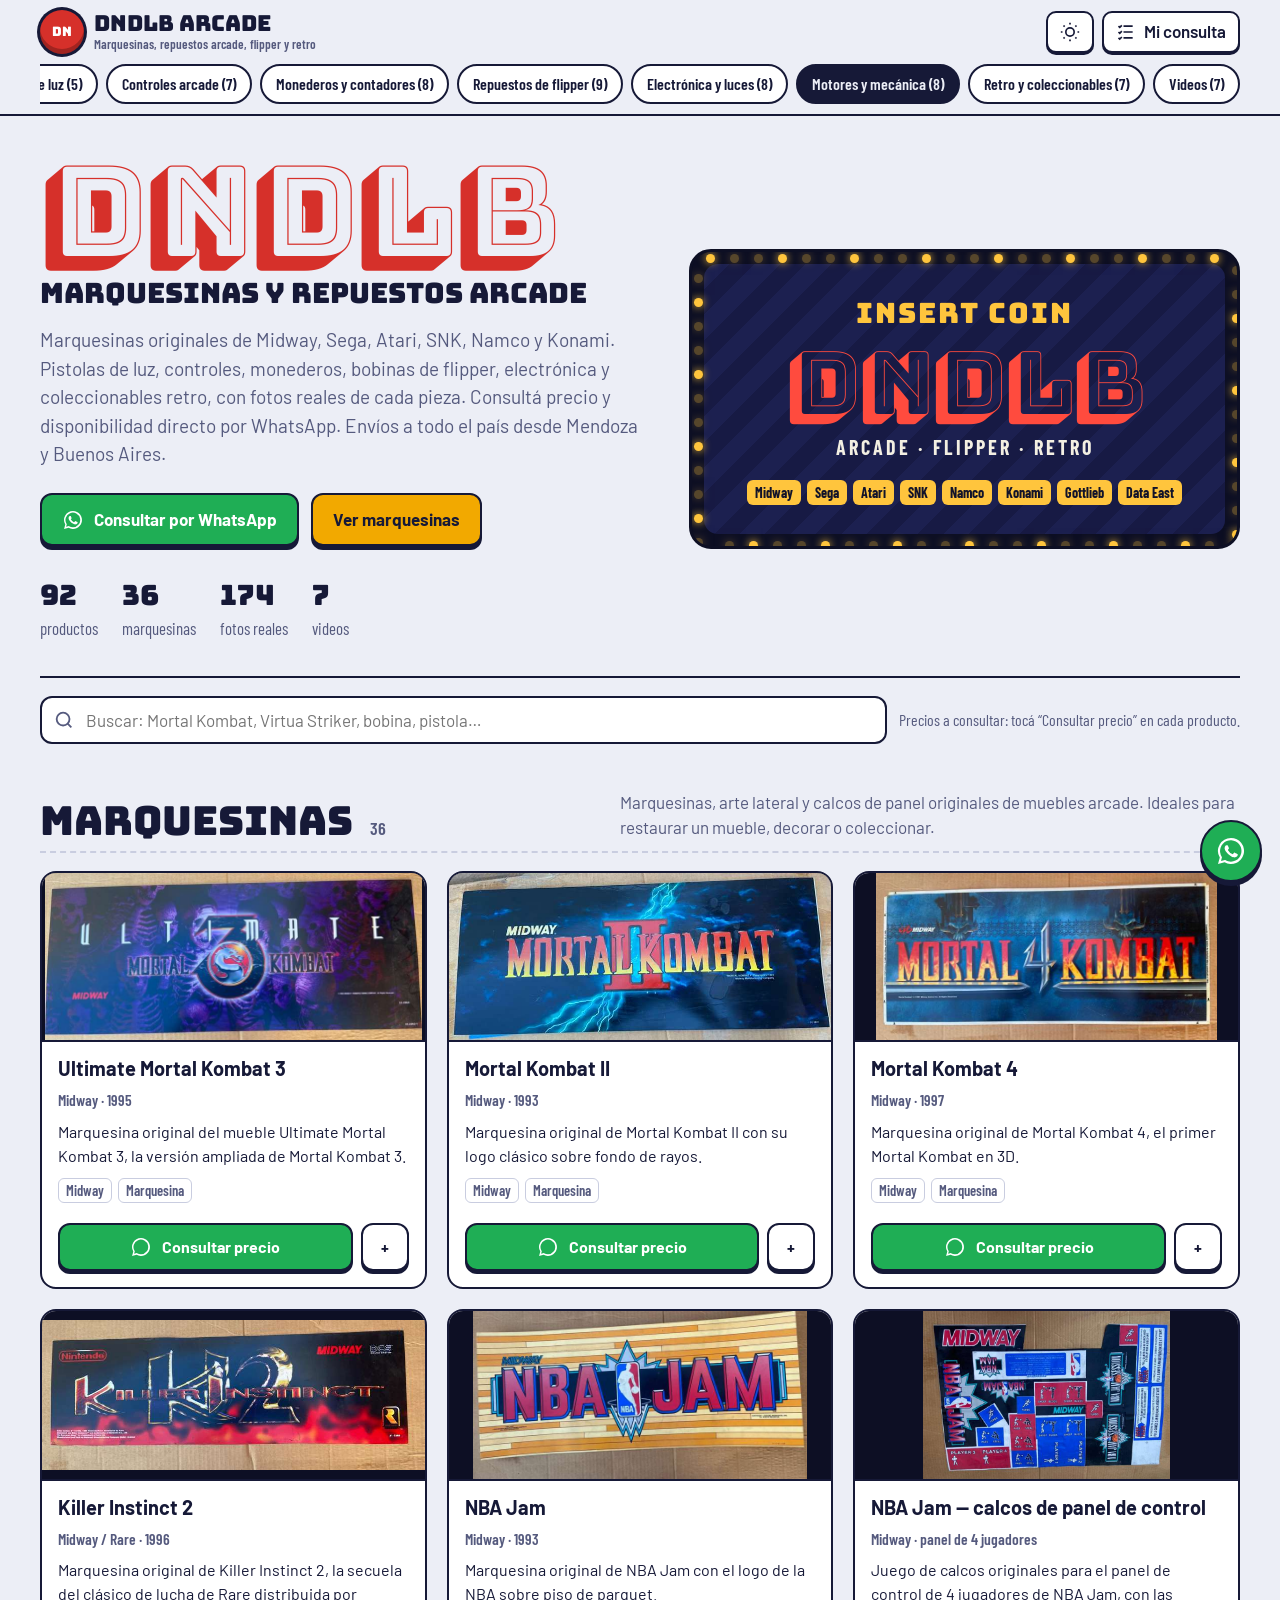
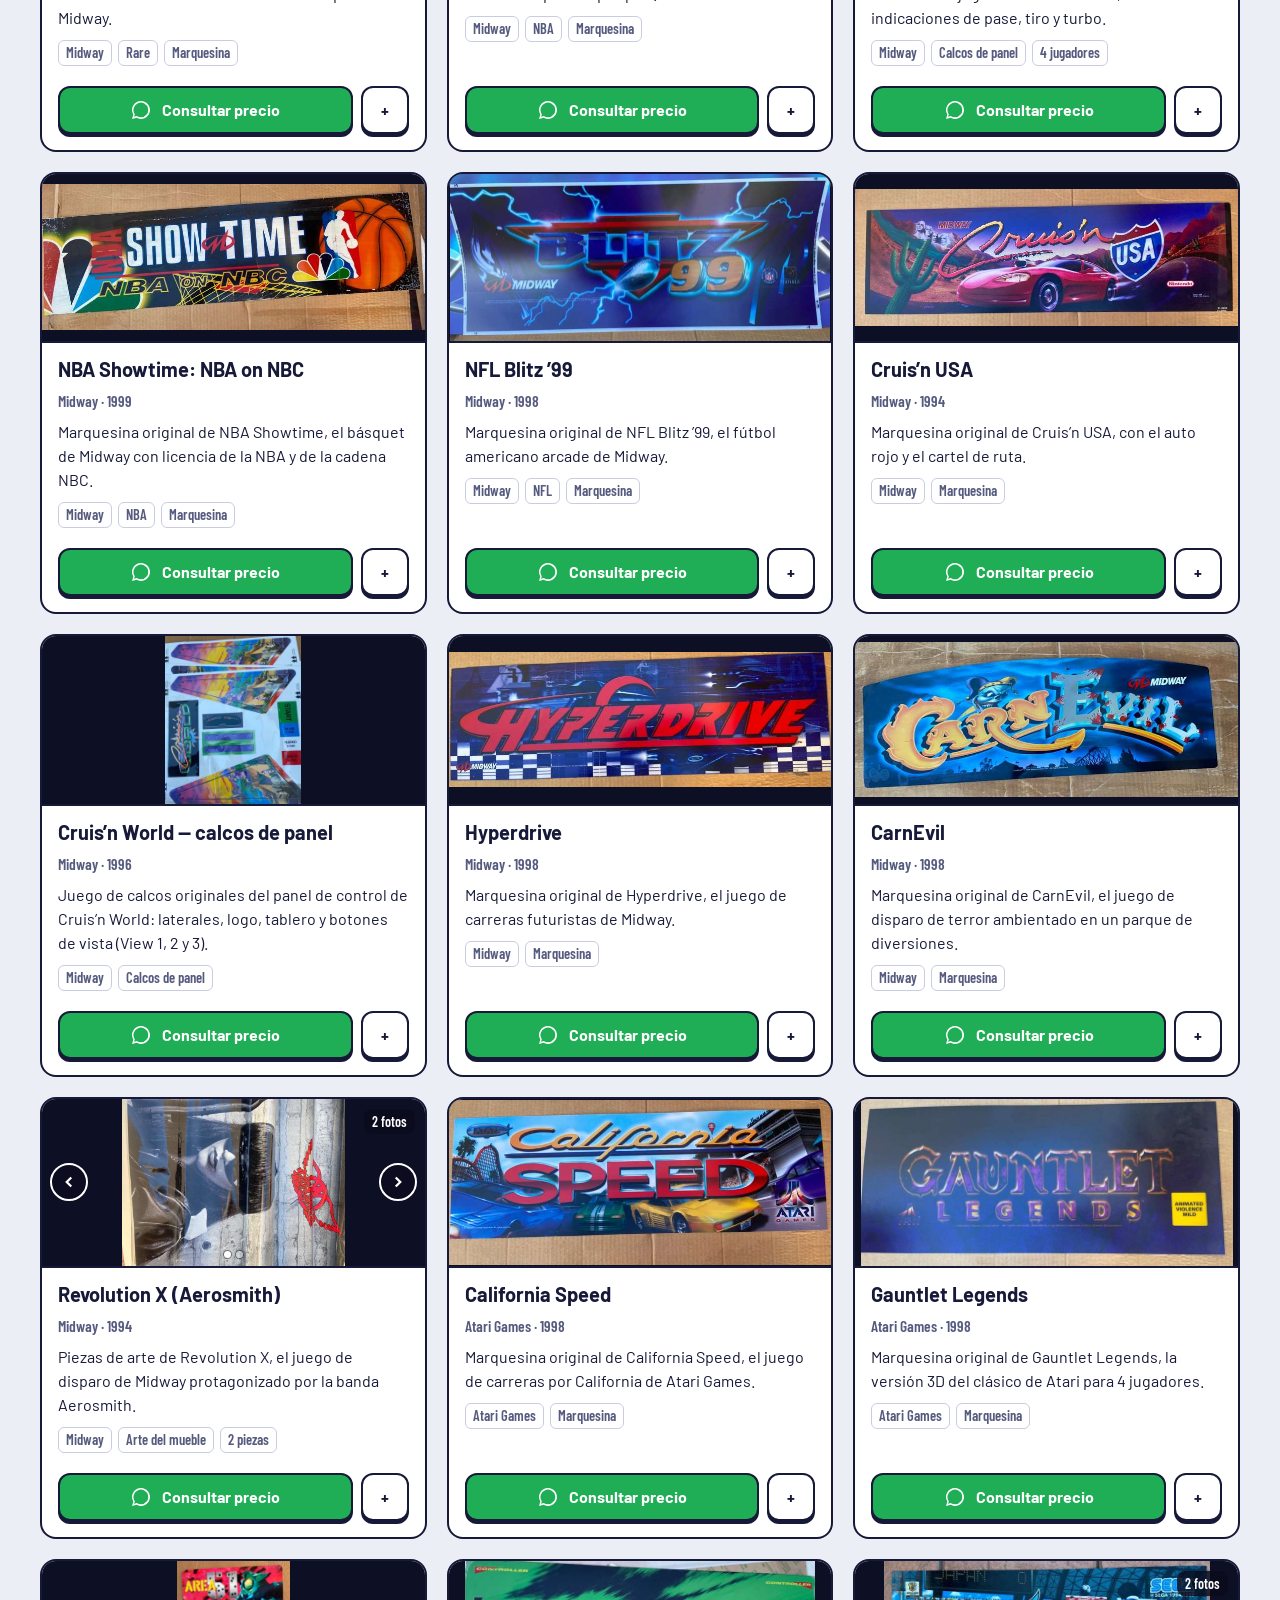
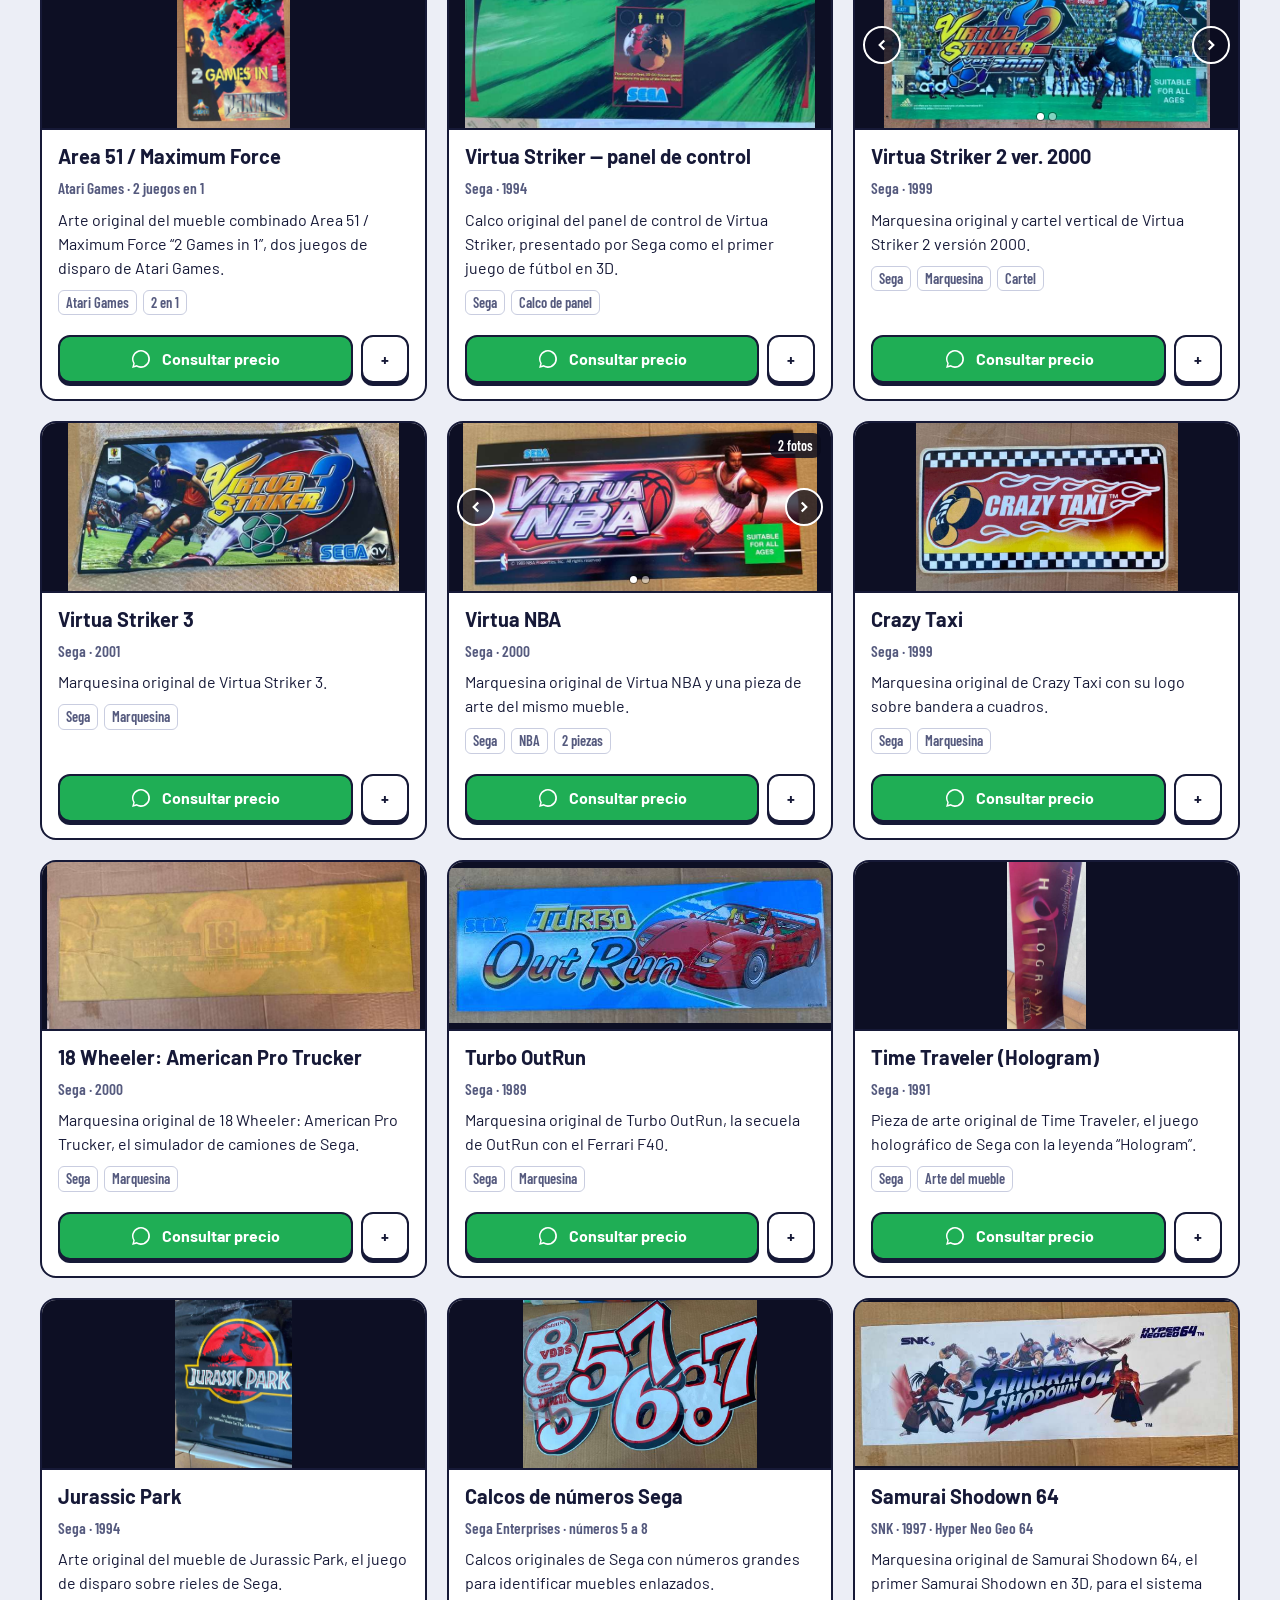
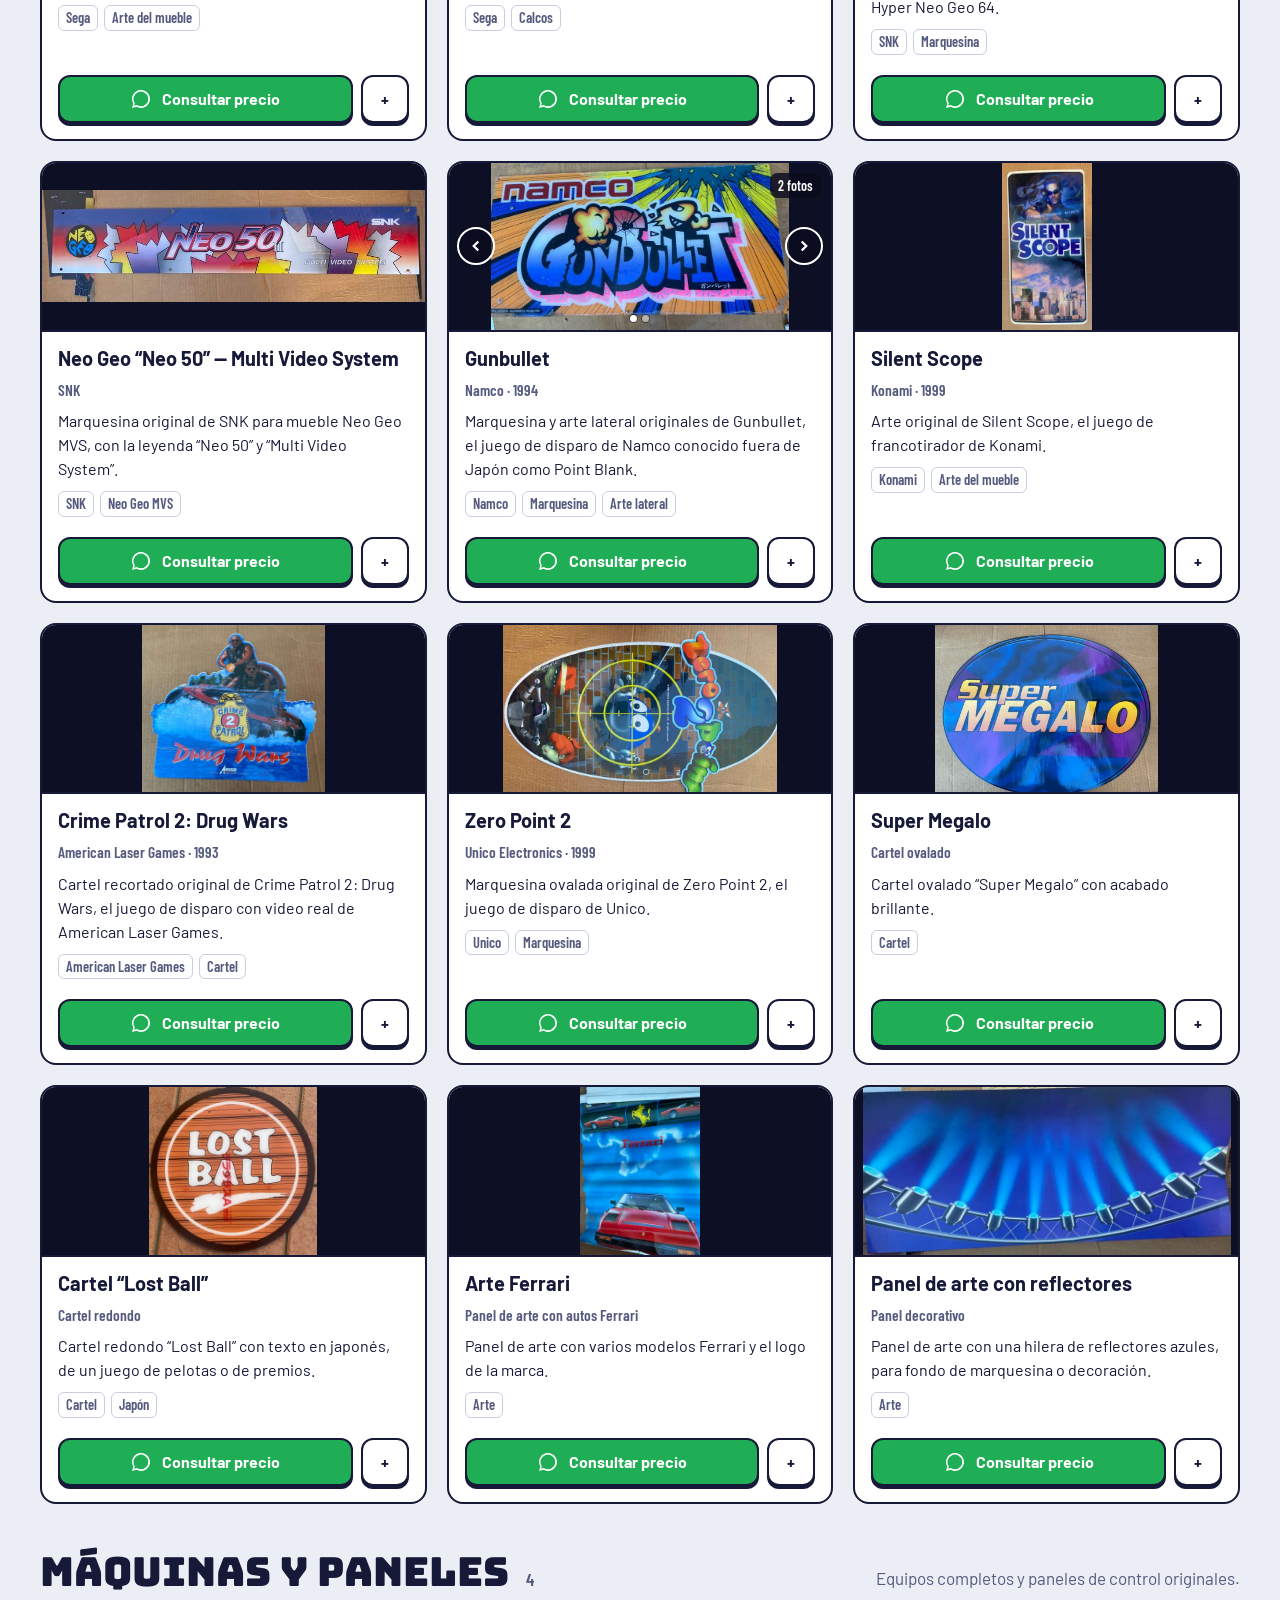
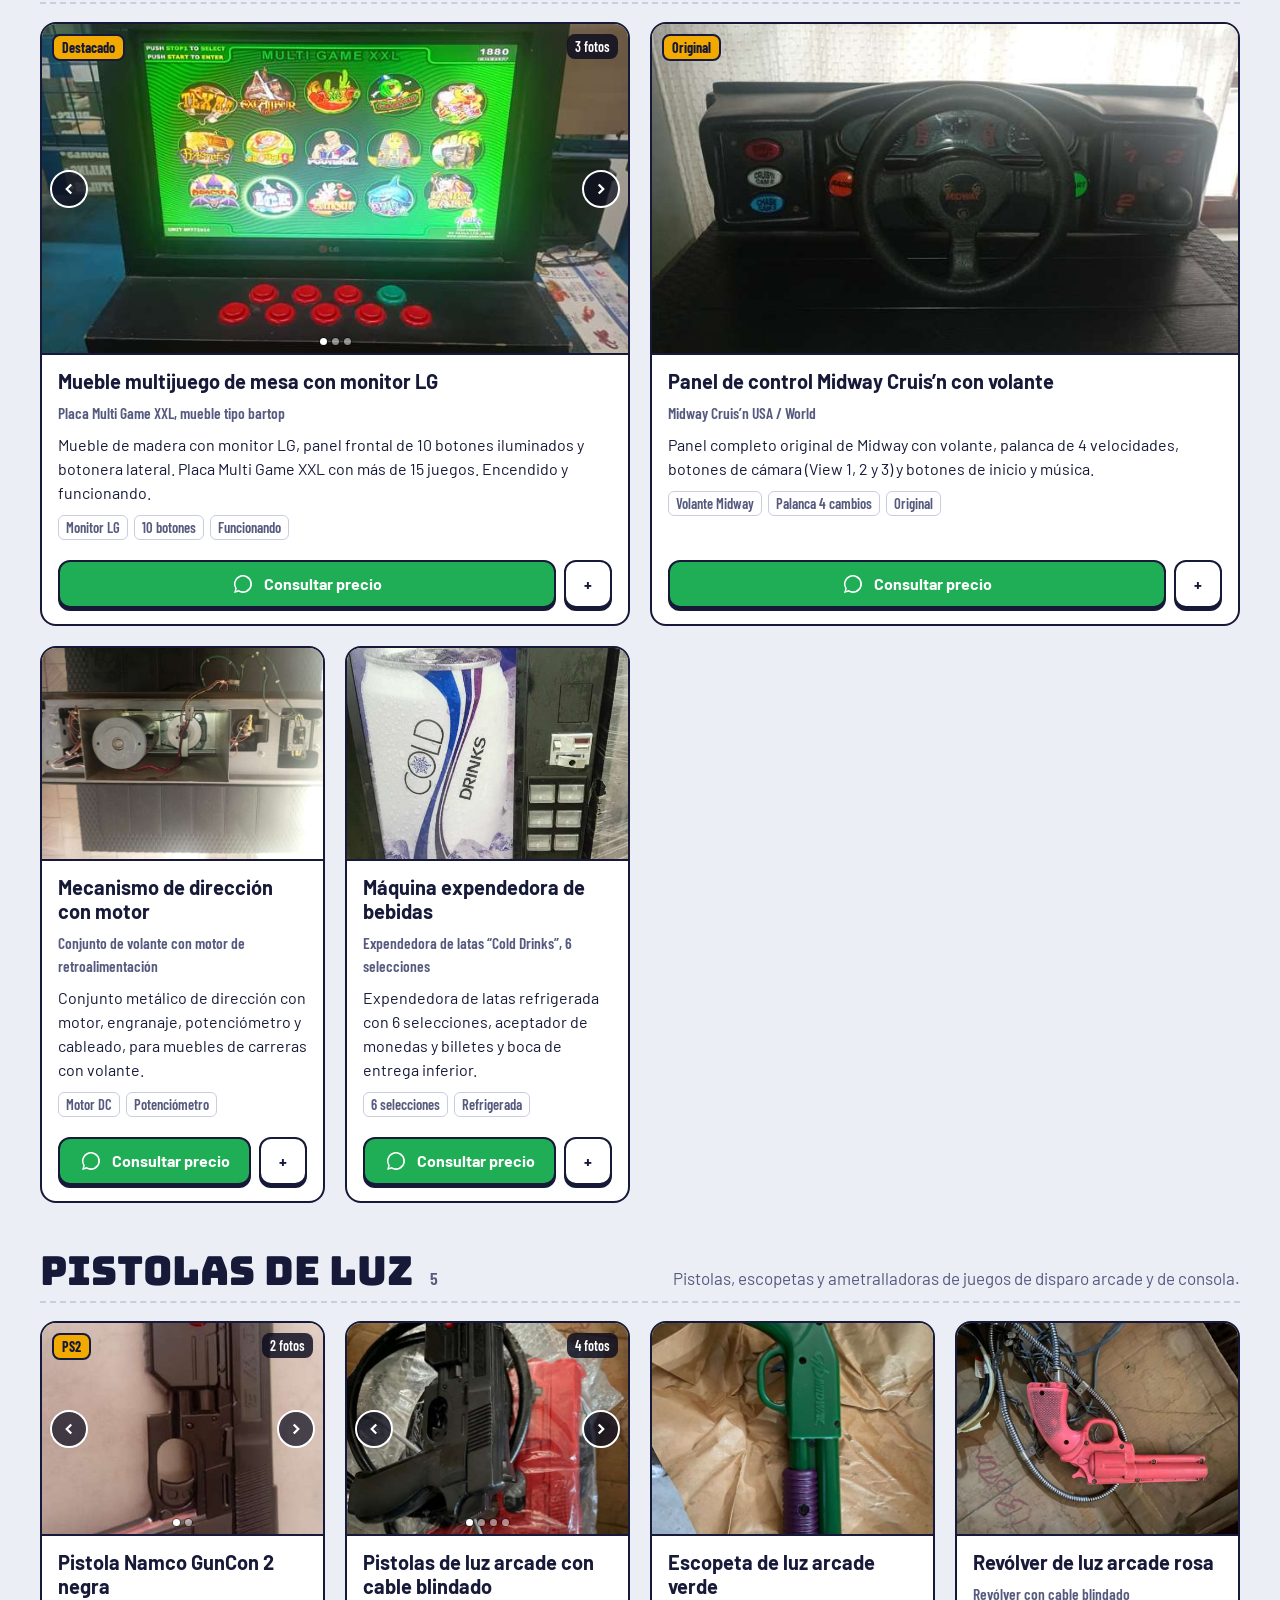
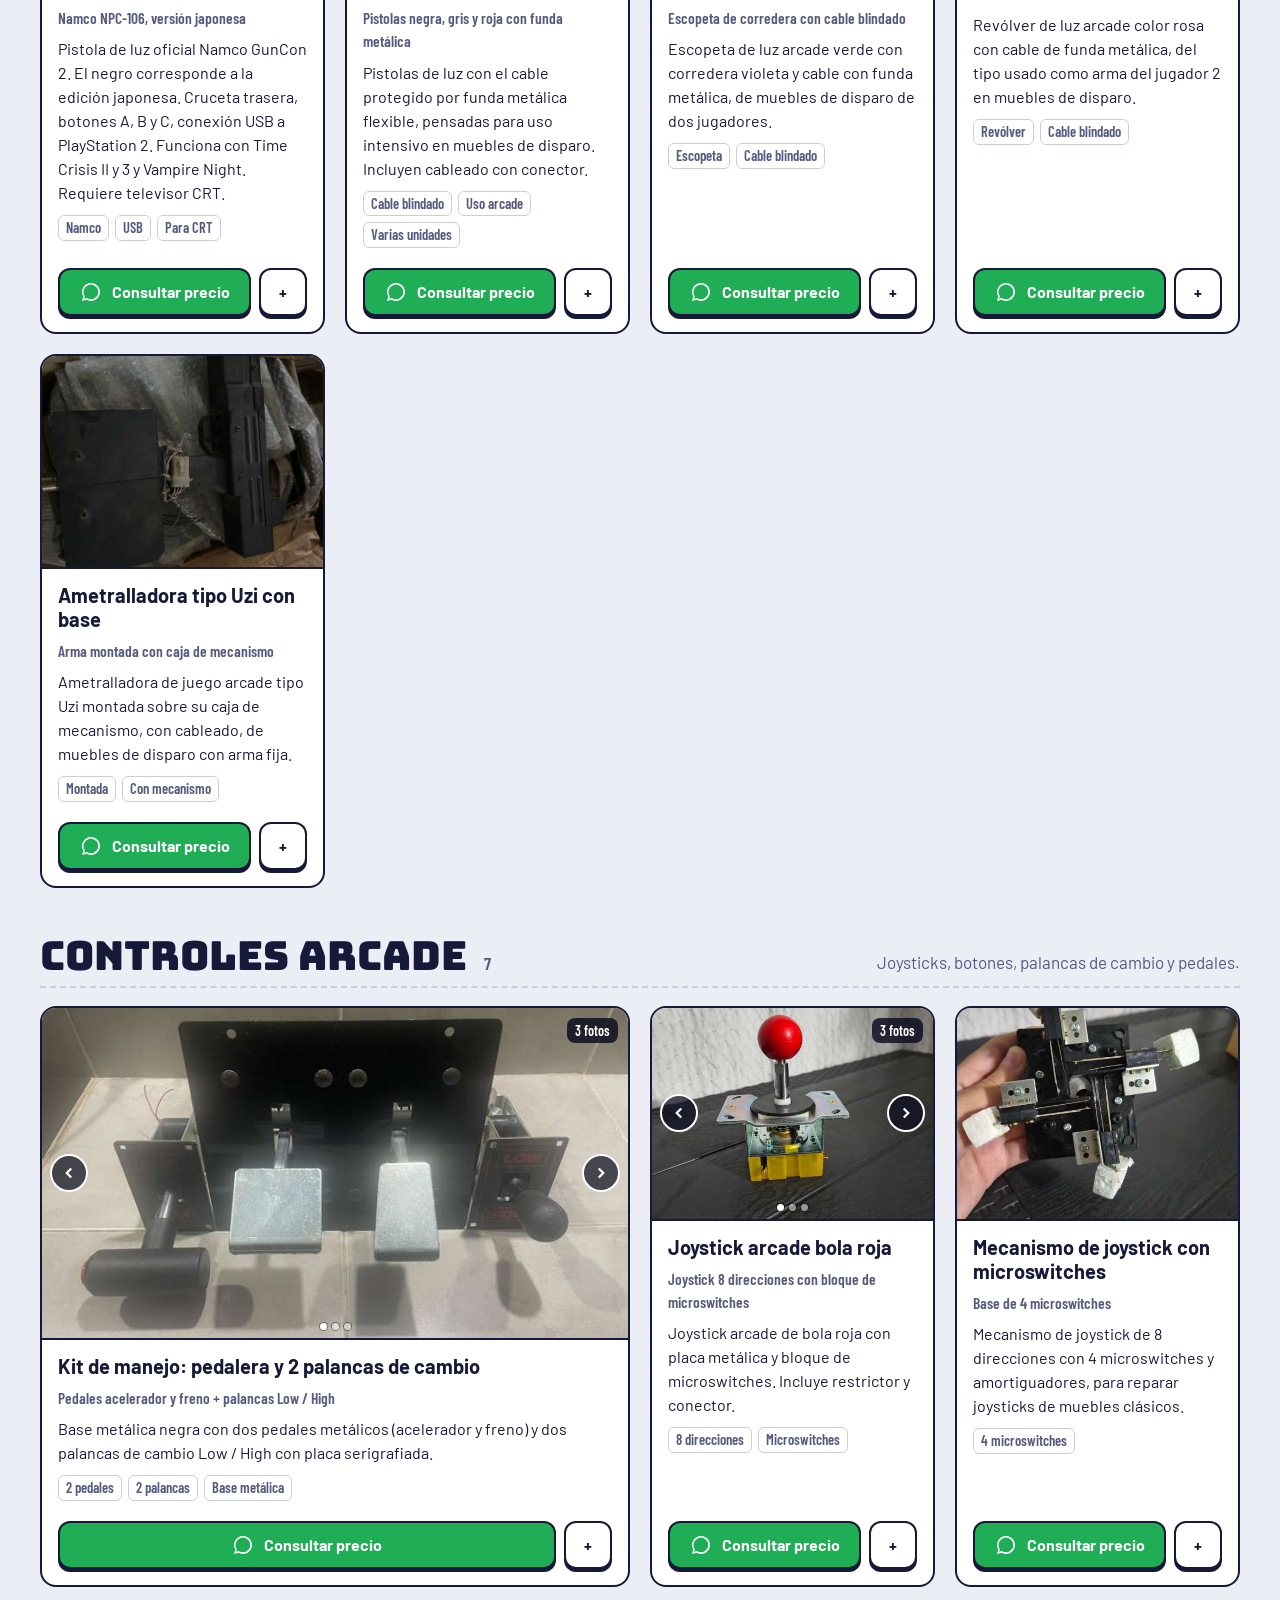
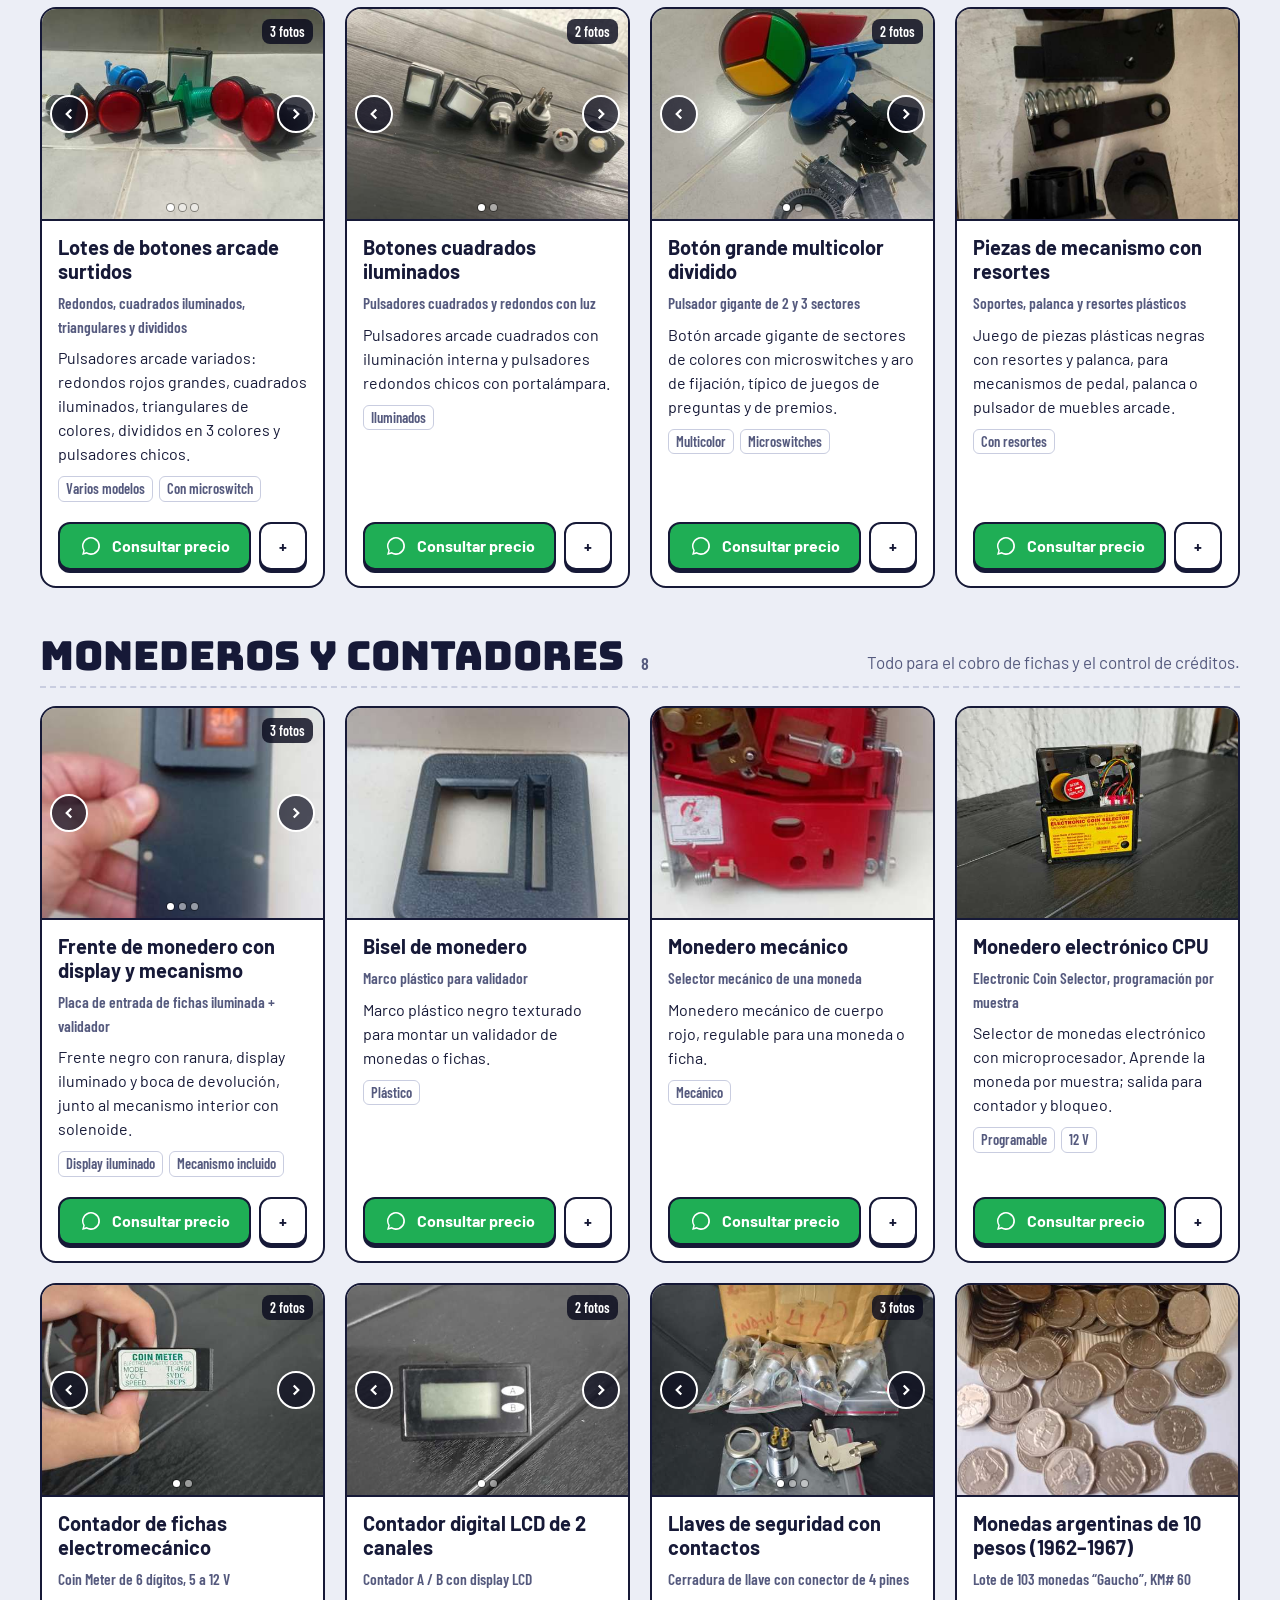
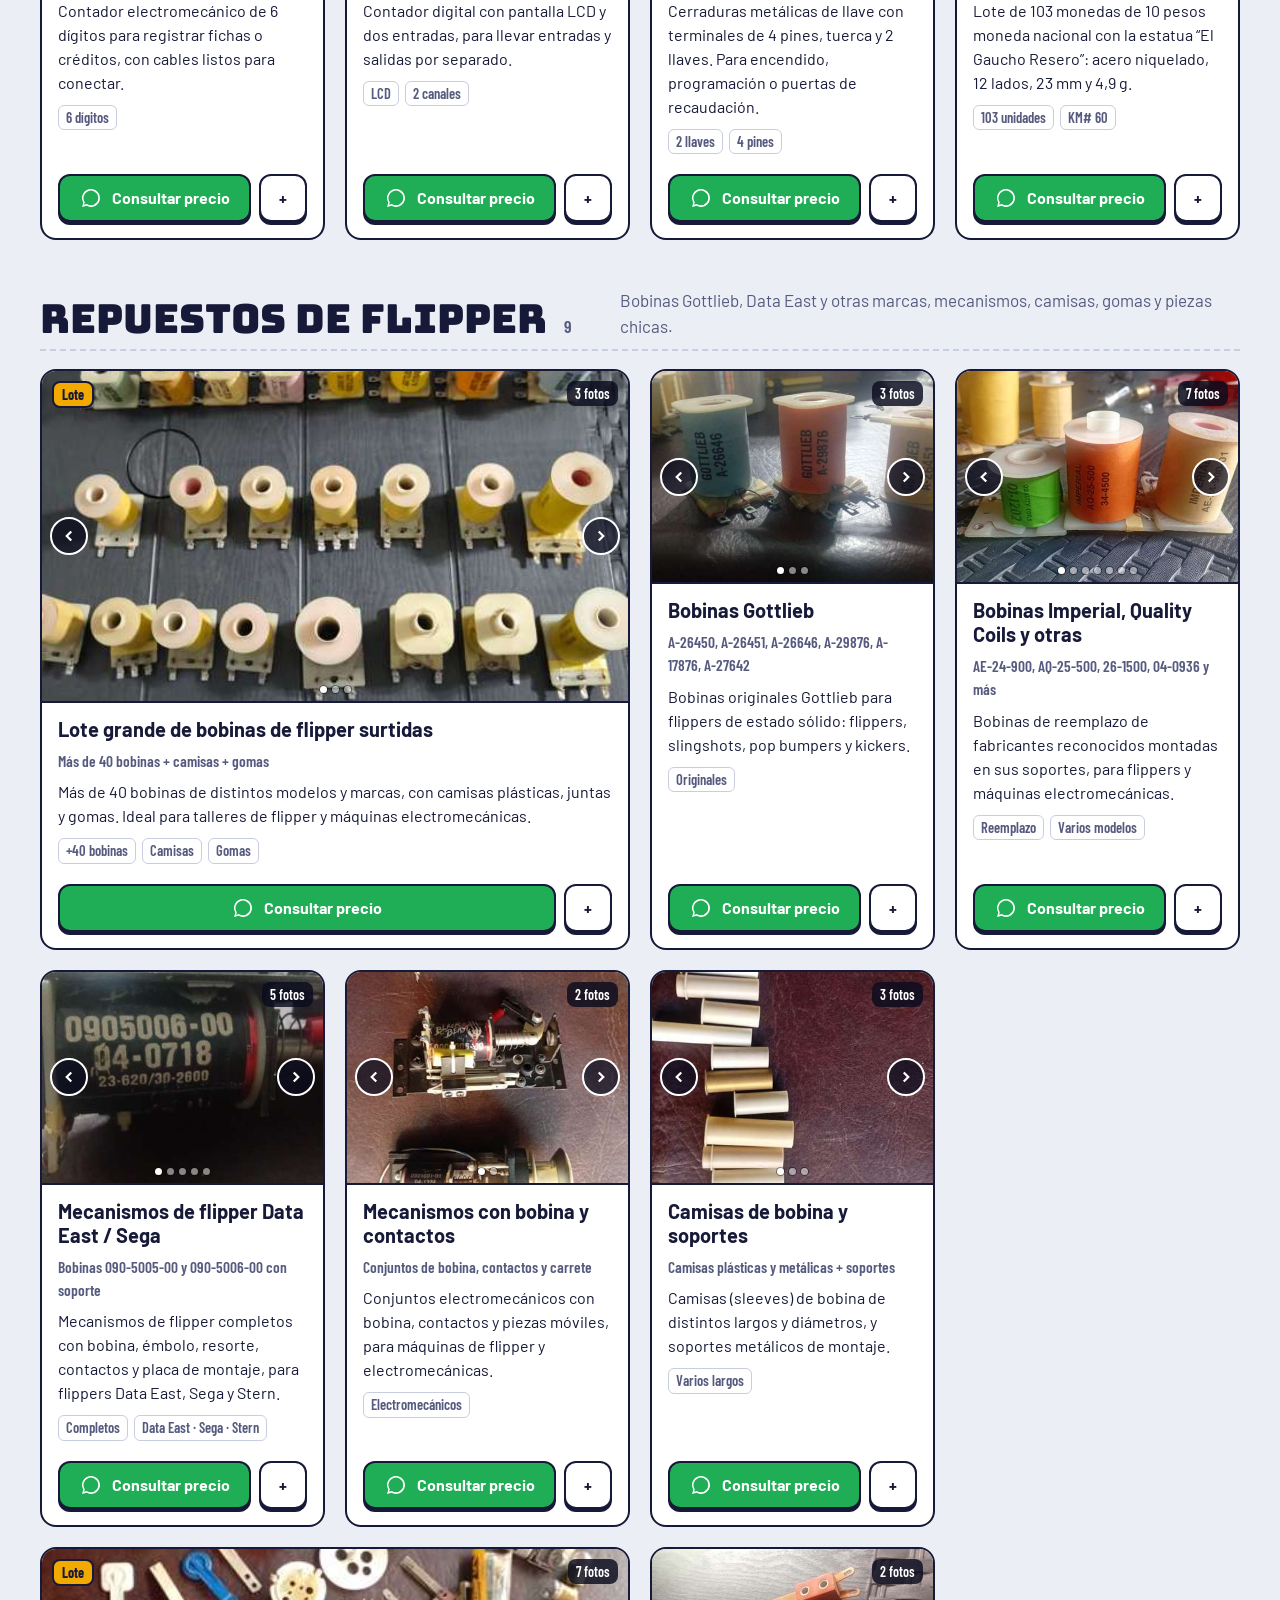
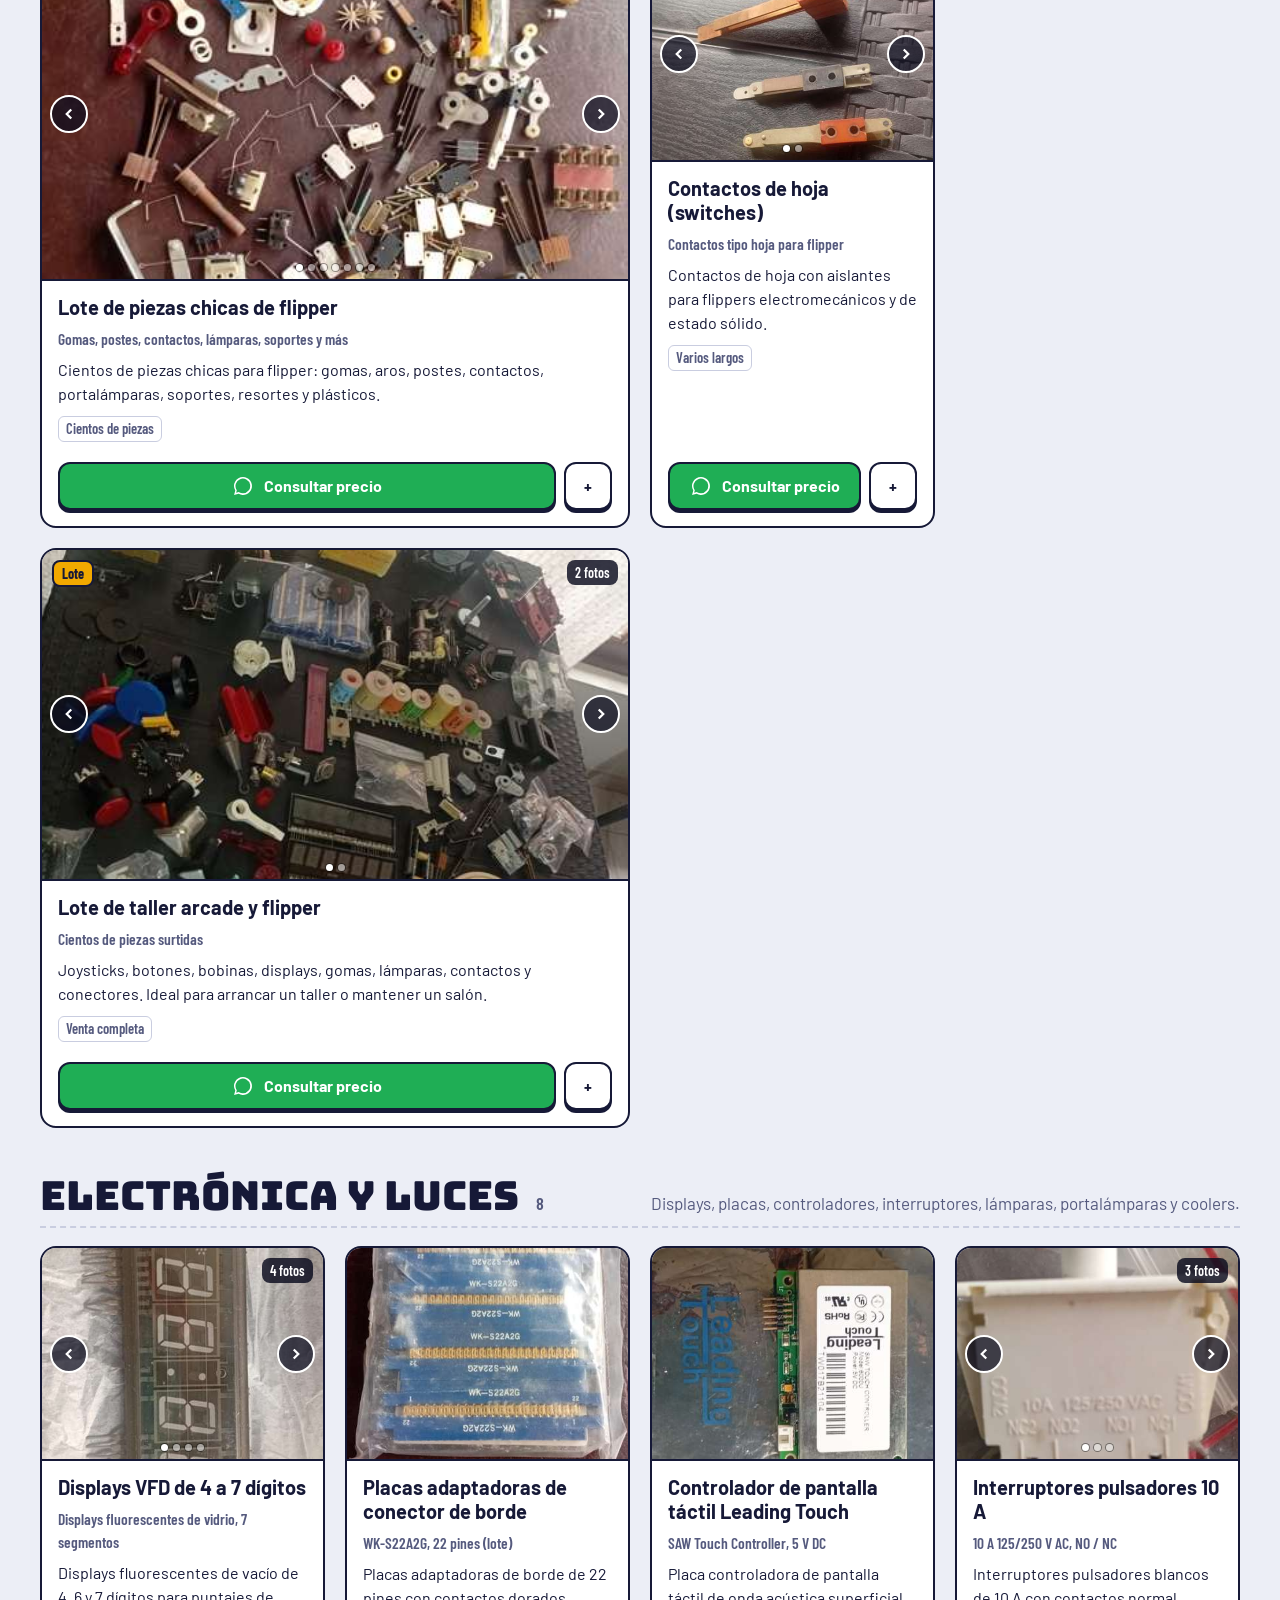
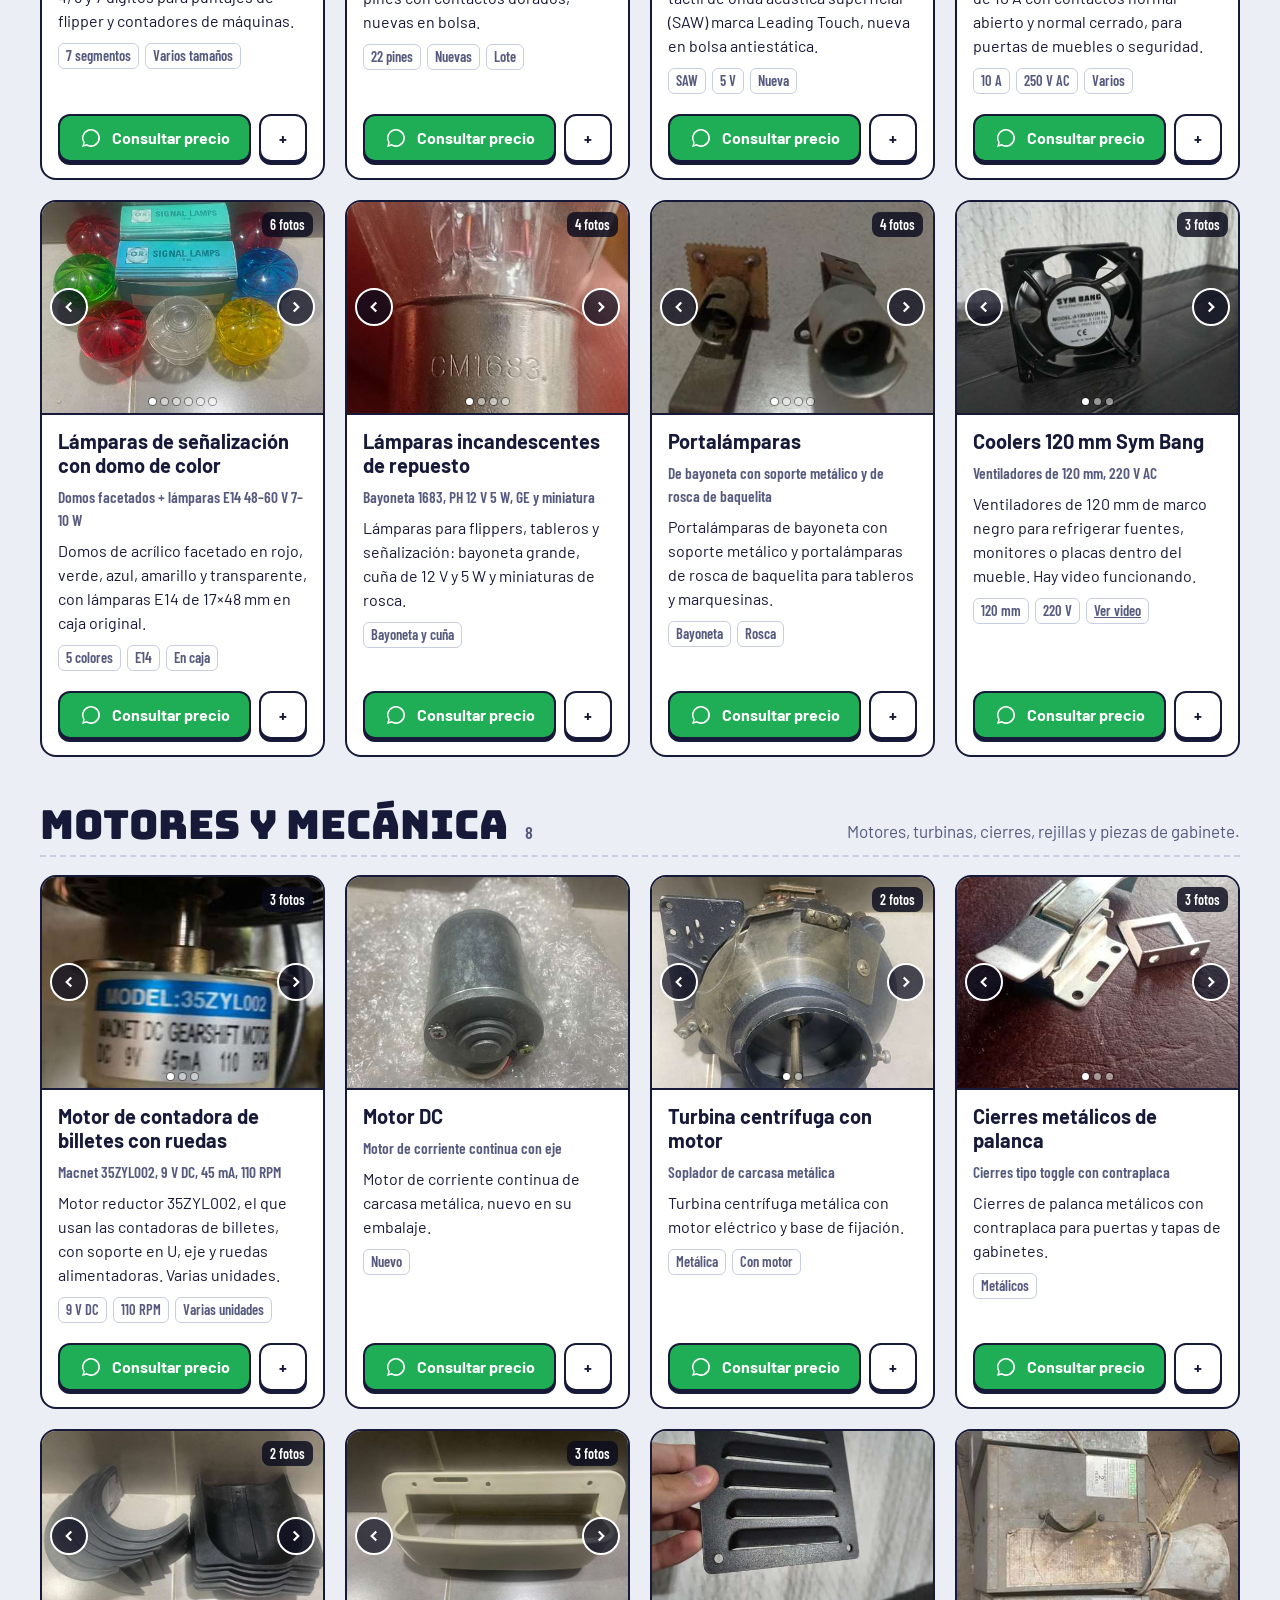
==== index.html @ 05c1acf3 "Catalogo DNDLB Arcade Co-Authored-By: Claude Sonnet 5.5 <noreply@anthropic.com>" ====
<!DOCTYPE html>
<html lang="es-AR">
<head>
<meta charset="utf-8">
<meta name="viewport" content="width=device-width, initial-scale=1, viewport-fit=cover">
<title>DNDLB Arcade — Marquesinas, repuestos arcade, flipper y retro</title>
<meta name="description" content="DNDLB Arcade: marquesinas originales Midway, Sega, Atari, SNK, Namco y Konami; pistolas de luz, controles, monederos, bobinas de flipper y coleccionables retro. Consultas por WhatsApp.">
<link rel="preconnect" href="https://fonts.googleapis.com">
<link rel="preconnect" href="https://fonts.gstatic.com" crossorigin>
<link href="https://fonts.googleapis.com/css2?family=Bungee&family=Bungee+Shade&family=Barlow:wght@400;500;600;700&family=Barlow+Condensed:wght@500;600;700&display=swap" rel="stylesheet">
<style>
:root{
  --bg:#eceef6; --bg2:#e1e4f0; --surface:#ffffff; --ink:#161937; --muted:#555a7e;
  --line:#c9cde0; --marquee:#f2a900; --marquee-ink:#161937; --red:#d6302a; --wa:#1fae55; --wa-ink:#fff;
  --display:"Bungee","Arial Black",Impact,sans-serif;
  --shade:"Bungee Shade","Bungee","Arial Black",sans-serif;
  --body:"Barlow","Segoe UI",Roboto,Helvetica,Arial,sans-serif;
  --cond:"Barlow Condensed","Arial Narrow","Barlow",sans-serif;
  color-scheme:light;
  box-sizing:border-box;
  padding-top:env(safe-area-inset-top,0px);
  padding-bottom:env(safe-area-inset-bottom,0px);
}
@media (prefers-color-scheme: dark){
  :root:not([data-theme="light"]){
    --bg:#11132a; --bg2:#181b3a; --surface:#1d2147; --ink:#f3efe2; --muted:#a8aacb;
    --line:#2e3366; --marquee:#ffc53d; --marquee-ink:#11132a; --red:#ff4b3e; --wa:#25d366; --wa-ink:#062b14;
    color-scheme:dark;
  }
}
:root[data-theme="dark"]{
  --bg:#11132a; --bg2:#181b3a; --surface:#1d2147; --ink:#f3efe2; --muted:#a8aacb;
  --line:#2e3366; --marquee:#ffc53d; --marquee-ink:#11132a; --red:#ff4b3e; --wa:#25d366; --wa-ink:#062b14;
  color-scheme:dark;
}
*,*::before,*::after{box-sizing:border-box}
html{scroll-padding-top:calc(env(safe-area-inset-top,0px) + 130px);scroll-behavior:smooth}
@media (prefers-reduced-motion: reduce){html{scroll-behavior:auto}}
body{margin:0;background:var(--bg);color:var(--ink);font-family:var(--body);font-size:17px;line-height:1.5;-webkit-font-smoothing:antialiased}
body::before{content:"";position:fixed;inset:0 0 auto;height:env(safe-area-inset-top,0px);z-index:60;background:var(--bg)}
img{max-width:100%;display:block}
a{color:inherit}
button{font:inherit;color:inherit}
:focus-visible{outline:3px solid var(--marquee);outline-offset:2px}
.wrap{max-width:1240px;margin:0 auto;padding:0 20px}
.sr{position:absolute;width:1px;height:1px;overflow:hidden;clip:rect(0 0 0 0)}

/* ---------- Barra superior ---------- */
.top{position:sticky;top:env(safe-area-inset-top,0px);z-index:50;background:var(--bg);border-bottom:2px solid var(--ink)}
.top-in{display:flex;align-items:center;gap:16px;padding:10px 0}
.logo{display:flex;align-items:center;gap:10px;text-decoration:none}
.logo-mark{width:44px;height:44px;border-radius:50%;background:var(--red);display:grid;place-items:center;box-shadow:inset 0 -5px 0 rgba(0,0,0,.25),0 0 0 3px var(--ink)}
.logo-mark span{font-family:var(--display);font-size:13px;color:#fff}
.logo-txt{font-family:var(--display);font-size:22px;line-height:1}
.logo-txt small{display:block;font-family:var(--cond);font-weight:600;font-size:13px;color:var(--muted);margin-top:3px}
.top-actions{margin-left:auto;display:flex;gap:8px;align-items:center}
.icon-btn{background:var(--surface);border:2px solid var(--ink);border-radius:10px;height:42px;min-width:42px;padding:0 12px;display:inline-flex;align-items:center;gap:8px;cursor:pointer;font-weight:600;text-decoration:none;box-shadow:0 2px 0 var(--ink)}
.icon-btn:active{transform:translateY(2px);box-shadow:none}
.icon-btn svg{width:20px;height:20px}
.badge{background:var(--red);color:#fff;border-radius:99px;font-size:12px;font-weight:700;min-width:20px;height:20px;display:inline-grid;place-items:center;padding:0 6px}
.badge[hidden]{display:none}
@media (max-width:640px){.hide-sm{display:none}.logo-txt small{display:none}}
.cats{display:flex;gap:8px;overflow-x:auto;padding:0 0 10px;scrollbar-width:none}
.cats::-webkit-scrollbar{display:none}
.chip{flex:none;border:2px solid var(--ink);background:var(--surface);border-radius:99px;padding:6px 14px;font-family:var(--cond);font-weight:600;font-size:16px;cursor:pointer;white-space:nowrap;text-decoration:none}
.chip[aria-current="true"]{background:var(--ink);color:var(--bg)}

/* ---------- Hero ---------- */
.hero{padding:40px 0 34px}
.hero-grid{display:grid;grid-template-columns:1.05fr .95fr;gap:40px;align-items:center}
@media (max-width:880px){.hero-grid{grid-template-columns:1fr}}
.hero h1{font-family:var(--shade);font-weight:400;font-size:clamp(54px,11vw,124px);line-height:.9;margin:0;color:var(--red)}
.hero .sub{font-family:var(--display);font-size:clamp(18px,3vw,28px);margin:10px 0 0;line-height:1.1}
.hero p.lead{max-width:56ch;color:var(--muted);font-size:19px;margin:18px 0 24px}
.hero-ctas{display:flex;flex-wrap:wrap;gap:12px}
.btn{display:inline-flex;align-items:center;justify-content:center;gap:10px;border:2px solid var(--ink);border-radius:12px;padding:12px 20px;font-weight:700;font-size:17px;text-decoration:none;cursor:pointer;box-shadow:0 4px 0 var(--ink)}
.btn:active{transform:translateY(3px);box-shadow:0 1px 0 var(--ink)}
.btn svg{width:22px;height:22px;flex:none}
.btn-wa{background:var(--wa);color:var(--wa-ink)}
.btn-alt{background:var(--marquee);color:var(--marquee-ink)}
.btn-ghost{background:var(--surface)}
.hero-facts{display:flex;flex-wrap:wrap;gap:24px;margin-top:28px;font-family:var(--cond);font-size:17px;color:var(--muted)}
.hero-facts b{display:block;font-family:var(--display);font-weight:400;font-size:28px;color:var(--ink)}

/* Cartel de marquesina hecho con CSS */
.sign{position:relative;border-radius:22px;background:#0d0f24;padding:34px 28px;min-height:300px;display:flex;flex-direction:column;justify-content:center;align-items:center;text-align:center;overflow:hidden;border:3px solid #0d0f24}
.sign::before{content:"";position:absolute;inset:12px;border-radius:14px;background:repeating-linear-gradient(135deg,#1c2050 0 18px,#171a44 18px 36px)}
.sign > *{position:relative}
.sign .s1{font-family:var(--display);color:#ffc53d;font-size:clamp(20px,3vw,28px);letter-spacing:2px}
.sign .s2{font-family:var(--shade);color:#ff4b3e;font-size:clamp(44px,8vw,86px);line-height:1;margin:6px 0}
.sign .s3{font-family:var(--cond);font-weight:700;color:#f3efe2;font-size:clamp(16px,2vw,20px);letter-spacing:3px;text-transform:uppercase}
.sign .brands{display:flex;flex-wrap:wrap;justify-content:center;gap:6px;margin-top:18px}
.sign .brands span{font-family:var(--cond);font-weight:700;font-size:14px;color:#11132a;background:#ffc53d;border-radius:6px;padding:2px 8px}
.lights{position:absolute;inset:0;pointer-events:none}
.bulb{position:absolute;width:9px;height:9px;border-radius:50%;background:#ffc53d;box-shadow:0 0 8px #ffc53d;opacity:.3}
.bulb.on{opacity:1}

/* ---------- Herramientas ---------- */
.tools{display:flex;flex-wrap:wrap;gap:12px;align-items:center;padding:18px 0 6px;border-top:2px solid var(--ink)}
.search{flex:1 1 320px;position:relative}
.search input{width:100%;height:48px;border:2px solid var(--ink);border-radius:12px;background:var(--surface);color:var(--ink);padding:0 14px 0 44px;font:inherit}
.search svg{position:absolute;left:13px;top:13px;width:22px;height:22px;color:var(--muted)}
.tools .note{font-family:var(--cond);font-size:16px;color:var(--muted)}

/* ---------- Secciones ---------- */
.section{padding:40px 0 8px}
.sec-head{display:flex;align-items:flex-end;justify-content:space-between;gap:16px;flex-wrap:wrap;margin-bottom:18px;padding-bottom:10px;border-bottom:2px dashed var(--line)}
.sec-head h2{font-family:var(--display);font-weight:400;font-size:clamp(26px,4vw,40px);margin:0;line-height:1}
.sec-head h2 small{font-family:var(--cond);font-weight:600;font-size:18px;color:var(--muted);margin-left:8px}
.sec-head p{margin:0;color:var(--muted);max-width:62ch}
.grid{display:grid;grid-template-columns:repeat(auto-fill,minmax(270px,1fr));gap:20px}
.grid.marq{grid-template-columns:repeat(auto-fill,minmax(340px,1fr))}
@media (max-width:420px){.grid.marq{grid-template-columns:1fr}}

/* Tarjeta */
.card{background:var(--surface);border:2px solid var(--ink);border-radius:16px;overflow:hidden;display:flex;flex-direction:column}
.card.wide{grid-column:span 2}
@media (max-width:620px){.card.wide{grid-column:auto}}
.media{position:relative;background:var(--bg2);border-bottom:2px solid var(--ink)}
.media img{width:100%;aspect-ratio:4/3;object-fit:cover;cursor:zoom-in}
.marq .media img{aspect-ratio:16/7;object-fit:contain;background:#0d0f24}
.card.wide .media img{aspect-ratio:16/9}
.tag{position:absolute;left:10px;top:10px;background:var(--marquee);color:var(--marquee-ink);border:2px solid var(--ink);border-radius:8px;font-family:var(--cond);font-weight:700;font-size:14px;padding:1px 8px}
.nav{position:absolute;top:50%;transform:translateY(-50%);width:38px;height:38px;border-radius:50%;border:2px solid #fff;background:rgba(10,12,30,.7);color:#fff;display:grid;place-items:center;cursor:pointer;padding:0}
.nav svg{width:18px;height:18px}
.nav.prev{left:8px}.nav.next{right:8px}
.dots{position:absolute;bottom:8px;left:0;right:0;display:flex;justify-content:center;gap:5px;pointer-events:none}
.dots i{width:7px;height:7px;border-radius:50%;background:rgba(255,255,255,.5);box-shadow:0 0 0 1px rgba(0,0,0,.4)}
.dots i.on{background:#fff}
.count{position:absolute;right:10px;top:10px;background:rgba(10,12,30,.82);color:#fff;font-family:var(--cond);font-weight:600;font-size:14px;border-radius:8px;padding:2px 8px}
.body{padding:14px 16px 16px;display:flex;flex-direction:column;gap:8px;flex:1}
.card h3{margin:0;font-size:20px;line-height:1.2;font-weight:700}
.model{font-family:var(--cond);font-weight:600;font-size:15.5px;color:var(--muted)}
.desc{margin:0;font-size:16px}
.specs{margin:2px 0 0;padding:0;list-style:none;display:flex;flex-wrap:wrap;gap:6px}
.specs li{font-family:var(--cond);font-size:14.5px;font-weight:600;border:1.5px solid var(--line);border-radius:6px;padding:1px 7px;color:var(--muted)}
.ctas{display:grid;grid-template-columns:1fr auto;gap:8px;margin-top:auto;padding-top:12px}
.ctas .btn{padding:10px 12px;font-size:16px;box-shadow:0 3px 0 var(--ink)}
.add{width:48px;padding:0}
.add[aria-pressed="true"]{background:var(--ink);color:var(--bg)}
.empty{padding:40px;text-align:center;border:2px dashed var(--line);border-radius:16px;color:var(--muted)}

/* Videos */
.videos{display:grid;grid-template-columns:repeat(auto-fill,minmax(240px,1fr));gap:20px}
.video{background:#0d0f24;border-radius:16px;padding:10px;color:#f3efe2;border:2px solid var(--ink)}
.video video{width:100%;border-radius:10px;background:#000;aspect-ratio:9/16;max-height:460px;object-fit:contain}
.video h3{margin:8px 4px 2px;font-size:17px}
.video p{margin:0 4px 4px;font-family:var(--cond);font-size:15px;color:#a8aacb}

/* Cómo comprar */
.steps{display:grid;grid-template-columns:repeat(auto-fit,minmax(220px,1fr));gap:18px;counter-reset:s}
.step{border-left:4px solid var(--red);padding:4px 0 4px 16px}
.step h3{margin:0 0 4px;font-size:19px}
.step h3::before{counter-increment:s;content:counter(s) ". ";color:var(--red);font-family:var(--display);font-weight:400}
.step p{margin:0;color:var(--muted)}

/* Contacto */
.contact{margin:44px 0 0;background:#0d0f24;color:#f3efe2;padding:46px 0}
.contact h2{font-family:var(--display);font-weight:400;font-size:clamp(28px,5vw,46px);margin:0 0 8px;color:#ffc53d}
.contact p{max-width:60ch;margin:0 0 20px;color:#c9c9e0}
.contact .row{display:flex;flex-wrap:wrap;gap:12px}
.contact .btn{border-color:#f3efe2;box-shadow:0 4px 0 #000}
.contact .btn-ghost{background:transparent;color:#f3efe2}
.foot{font-family:var(--cond);font-size:15px;color:#a8aacb;margin-top:30px;line-height:1.6}

.fab{position:fixed;right:18px;bottom:calc(18px + env(safe-area-inset-bottom,0px));z-index:40;width:62px;height:62px;border-radius:50%;background:var(--wa);color:var(--wa-ink);display:grid;place-items:center;border:2px solid var(--ink);box-shadow:0 4px 0 var(--ink)}
.fab svg{width:32px;height:32px}

/* Lightbox */
.lb{position:fixed;inset:0;z-index:80;background:rgba(8,9,22,.95);display:none;flex-direction:column;padding:calc(env(safe-area-inset-top,0px) + 12px) 12px calc(env(safe-area-inset-bottom,0px) + 12px)}
.lb.open{display:flex}
.lb-top{display:flex;justify-content:space-between;align-items:center;color:#fff;gap:10px}
.lb-top h3{margin:0;font-size:18px}
.lb-stage{flex:1;display:flex;align-items:center;justify-content:center;min-height:0;position:relative}
.lb-stage img{max-height:100%;max-width:100%;object-fit:contain;border-radius:8px}
.lb-nav{position:absolute;top:50%;transform:translateY(-50%);width:50px;height:50px;border-radius:50%;border:2px solid #fff;background:rgba(0,0,0,.5);color:#fff;cursor:pointer;display:grid;place-items:center}
.lb-nav svg{width:24px;height:24px}
.lb-prev{left:6px}.lb-next{right:6px}
.lb-close{background:none;border:2px solid #fff;color:#fff;border-radius:10px;height:42px;padding:0 14px;cursor:pointer;font-weight:700}
.lb-foot{color:#ddd;text-align:center;font-family:var(--cond);font-size:16px;padding-top:8px}

/* Panel de consulta */
.drawer{position:fixed;inset:0;z-index:70;display:none}
.drawer.open{display:block}
.drawer-bg{position:absolute;inset:0;background:rgba(8,9,22,.6)}
.drawer-panel{position:absolute;right:0;top:0;bottom:0;width:min(420px,100%);background:var(--bg);border-left:2px solid var(--ink);display:flex;flex-direction:column;padding:calc(env(safe-area-inset-top,0px) + 16px) 18px calc(env(safe-area-inset-bottom,0px) + 16px)}
.drawer-panel h2{font-family:var(--display);font-weight:400;font-size:24px;margin:0}
.drawer-list{flex:1;overflow:auto;margin:14px 0;display:flex;flex-direction:column;gap:10px}
.li{display:grid;grid-template-columns:56px 1fr auto;gap:10px;align-items:center;background:var(--surface);border:2px solid var(--ink);border-radius:12px;padding:8px}
.li img{width:56px;height:56px;object-fit:cover;border-radius:8px}
.li b{display:block;font-size:15px;line-height:1.2}
.li span{font-family:var(--cond);font-size:14px;color:var(--muted)}
.li button{border:none;background:none;cursor:pointer;color:var(--red);font-weight:700;padding:6px}
.toast{position:fixed;left:50%;bottom:calc(96px + env(safe-area-inset-bottom,0px));transform:translateX(-50%);background:var(--ink);color:var(--bg);padding:10px 18px;border-radius:10px;font-weight:600;z-index:90;opacity:0;pointer-events:none;transition:opacity .2s}
.toast.show{opacity:1}
</style>
</head>
<body>

<header class="top">
  <div class="wrap">
    <div class="top-in">
      <a class="logo" href="#inicio" aria-label="DNDLB Arcade, inicio">
        <span class="logo-mark" aria-hidden="true"><span>DN</span></span>
        <span class="logo-txt">DNDLB Arcade<small>Marquesinas, repuestos arcade, flipper y retro</small></span>
      </a>
      <div class="top-actions">
        <button class="icon-btn" id="themeBtn" type="button" aria-label="Cambiar tema claro u oscuro">
          <svg viewBox="0 0 24 24" fill="none" stroke="currentColor" stroke-width="2"><circle cx="12" cy="12" r="5"/><path d="M12 1v2M12 21v2M4.2 4.2l1.4 1.4M18.4 18.4l1.4 1.4M1 12h2M21 12h2M4.2 19.8l1.4-1.4M18.4 5.6l1.4-1.4"/></svg>
        </button>
        <button class="icon-btn" id="listBtn" type="button" aria-label="Ver mi lista de consulta">
          <svg viewBox="0 0 24 24" fill="none" stroke="currentColor" stroke-width="2"><path d="M9 5h11M9 12h11M9 19h11"/><path d="m3 5 1.5 1.5L7 4M3 12l1.5 1.5L7 11M3 19l1.5 1.5L7 18"/></svg>
          <span class="hide-sm">Mi consulta</span><span class="badge" id="listCount" hidden>0</span>
        </button>
      </div>
    </div>
    <nav class="cats" id="cats" aria-label="Secciones"></nav>
  </div>
</header>

<main id="inicio">
  <section class="hero">
    <div class="wrap hero-grid">
      <div>
        <h1>DNDLB</h1>
        <p class="sub">Marquesinas y repuestos arcade</p>
        <p class="lead">Marquesinas originales de Midway, Sega, Atari, SNK, Namco y Konami. Pistolas de luz, controles, monederos, bobinas de flipper, electrónica y coleccionables retro, con fotos reales de cada pieza. Consultá precio y disponibilidad directo por WhatsApp. Envíos a todo el país desde Mendoza y Buenos Aires.</p>
        <div class="hero-ctas">
          <a class="btn btn-wa" id="heroWa" href="#" target="_blank" rel="noopener">
            <svg viewBox="0 0 32 32" fill="currentColor"><path d="M16 3a13 13 0 0 0-11.2 19.6L3 29l6.6-1.7A13 13 0 1 0 16 3zm0 23.7c-2 0-4-.6-5.7-1.6l-.4-.2-3.9 1 1-3.8-.3-.4A10.7 10.7 0 1 1 16 26.7zm5.9-8c-.3-.2-1.9-1-2.2-1-.3-.1-.5-.2-.7.1l-1 1.2c-.2.2-.4.3-.7.1a8.7 8.7 0 0 1-4.3-3.8c-.3-.6.3-.5.9-1.7.1-.2 0-.4 0-.5l-1-2.4c-.3-.6-.5-.5-.7-.5h-.6a1.2 1.2 0 0 0-.9.4 3.6 3.6 0 0 0-1.1 2.7 6.3 6.3 0 0 0 1.3 3.3 14.4 14.4 0 0 0 5.5 4.9c2 .9 2.8 1 3.9.8.6-.1 1.9-.8 2.2-1.5.3-.8.3-1.4.2-1.5l-.8-.6z"/></svg>
            Consultar por WhatsApp
          </a>
          <a class="btn btn-alt" href="#sec-marquesinas">Ver marquesinas</a>
        </div>
        <div class="hero-facts">
          <div><b id="factItems">0</b>productos</div>
          <div><b id="factMarq">0</b>marquesinas</div>
          <div><b id="factPhotos">0</b>fotos reales</div>
          <div><b id="factVideos">0</b>videos</div>
        </div>
      </div>
      <div class="sign" id="sign" aria-hidden="true">
        <div class="lights" id="lights"></div>
        <div class="s1">Insert coin</div>
        <div class="s2">DNDLB</div>
        <div class="s3">Arcade · Flipper · Retro</div>
        <div class="brands"><span>Midway</span><span>Sega</span><span>Atari</span><span>SNK</span><span>Namco</span><span>Konami</span><span>Gottlieb</span><span>Data East</span></div>
      </div>
    </div>
  </section>

  <div class="wrap">
    <div class="tools">
      <label class="search"><span class="sr">Buscar en el catálogo</span>
        <svg viewBox="0 0 24 24" fill="none" stroke="currentColor" stroke-width="2"><circle cx="11" cy="11" r="7"/><path d="m20 20-4-4"/></svg>
        <input id="q" type="search" placeholder="Buscar: Mortal Kombat, Virtua Striker, bobina, pistola…" autocomplete="off">
      </label>
      <span class="note">Precios a consultar: tocá “Consultar precio” en cada producto.</span>
    </div>
    <div id="sections"></div>
  </div>

  <section class="section" id="sec-videos">
    <div class="wrap">
      <div class="sec-head"><h2>Videos <small id="vidCount"></small></h2><p>Mirá el estado real de las piezas antes de consultar.</p></div>
      <div class="videos" id="videoGrid"></div>
    </div>
  </section>

  <section class="section" id="comprar">
    <div class="wrap">
      <div class="sec-head"><h2>Cómo comprar</h2></div>
      <div class="steps">
        <div class="step"><h3>Elegí</h3><p>Tocá “Consultar precio” en el producto, o sumá varios a tu lista con el botón +.</p></div>
        <div class="step"><h3>Escribinos</h3><p>Se abre WhatsApp con el mensaje armado. Te pasamos precio, estado y disponibilidad.</p></div>
        <div class="step"><h3>Pagá</h3><p>Transferencia o efectivo, en pesos o en dólares.</p></div>
        <div class="step"><h3>Recibí</h3><p>Envíos a todo el país por correo o transporte, o retiro en Mendoza y Buenos Aires.</p></div>
      </div>
    </div>
  </section>

  <section class="contact" id="contacto">
    <div class="wrap">
      <h2>¿Buscás una pieza puntual?</h2>
      <p>Si no la ves en el catálogo, preguntanos: tenemos más repuestos de arcade y flipper en depósito. También armamos muebles y restauramos equipos.</p>
      <div class="row">
        <a class="btn btn-wa" id="contactWa" href="#" target="_blank" rel="noopener">
          <svg viewBox="0 0 32 32" fill="currentColor"><path d="M16 3a13 13 0 0 0-11.2 19.6L3 29l6.6-1.7A13 13 0 1 0 16 3zm0 23.7c-2 0-4-.6-5.7-1.6l-.4-.2-3.9 1 1-3.8-.3-.4A10.7 10.7 0 1 1 16 26.7z"/></svg>
          +54 9 261 646-5481
        </a>
        <a class="btn btn-ghost" href="mailto:dofus666@gmail.com?subject=Consulta%20DNDLB%20Arcade">
          <svg viewBox="0 0 24 24" fill="none" stroke="currentColor" stroke-width="2"><rect x="3" y="5" width="18" height="14" rx="2"/><path d="m3 7 9 6 9-6"/></svg>
          dofus666@gmail.com
        </a>
      </div>
      <div class="foot">
        DNDLB Arcade — Dofus · Néstor David Lucero Bernadac. Mendoza y Buenos Aires, Argentina.<br>
        Precios y stock a consultar. Las marcas y títulos mencionados pertenecen a sus respectivos dueños y se citan solo para identificar cada pieza.
      </div>
    </div>
  </section>
</main>

<a class="fab" id="fab" href="#" target="_blank" rel="noopener" aria-label="Abrir WhatsApp">
  <svg viewBox="0 0 32 32" fill="currentColor"><path d="M16 3a13 13 0 0 0-11.2 19.6L3 29l6.6-1.7A13 13 0 1 0 16 3zm0 23.7c-2 0-4-.6-5.7-1.6l-.4-.2-3.9 1 1-3.8-.3-.4A10.7 10.7 0 1 1 16 26.7zm5.9-8c-.3-.2-1.9-1-2.2-1-.3-.1-.5-.2-.7.1l-1 1.2c-.2.2-.4.3-.7.1a8.7 8.7 0 0 1-4.3-3.8c-.3-.6.3-.5.9-1.7.1-.2 0-.4 0-.5l-1-2.4c-.3-.6-.5-.5-.7-.5h-.6a1.2 1.2 0 0 0-.9.4 3.6 3.6 0 0 0-1.1 2.7 6.3 6.3 0 0 0 1.3 3.3 14.4 14.4 0 0 0 5.5 4.9c2 .9 2.8 1 3.9.8.6-.1 1.9-.8 2.2-1.5.3-.8.3-1.4.2-1.5l-.8-.6z"/></svg>
</a>

<div class="lb" id="lb" role="dialog" aria-modal="true" aria-labelledby="lbTitle">
  <div class="lb-top"><h3 id="lbTitle"></h3><button class="lb-close" id="lbClose" type="button">Cerrar</button></div>
  <div class="lb-stage">
    <button class="lb-nav lb-prev" id="lbPrev" type="button" aria-label="Foto anterior"><svg viewBox="0 0 24 24" fill="none" stroke="currentColor" stroke-width="3"><path d="m15 18-6-6 6-6"/></svg></button>
    <img id="lbImg" alt="">
    <button class="lb-nav lb-next" id="lbNext" type="button" aria-label="Foto siguiente"><svg viewBox="0 0 24 24" fill="none" stroke="currentColor" stroke-width="3"><path d="m9 18 6-6-6-6"/></svg></button>
  </div>
  <div class="lb-foot" id="lbFoot"></div>
</div>

<div class="drawer" id="drawer" role="dialog" aria-modal="true" aria-labelledby="drTitle">
  <div class="drawer-bg" id="drBg"></div>
  <div class="drawer-panel">
    <div style="display:flex;justify-content:space-between;align-items:center"><h2 id="drTitle">Mi consulta</h2><button class="icon-btn" id="drClose" type="button">Cerrar</button></div>
    <div class="drawer-list" id="drList"></div>
    <a class="btn btn-wa" id="drSend" href="#" target="_blank" rel="noopener">Consultar precios por WhatsApp</a>
  </div>
</div>
<div class="toast" id="toast" role="status" aria-live="polite"></div>

<script>
/* ===================== CONFIGURACIÓN ===================== */
const WHATSAPP = "5492616465481";
const EMAIL = "dofus666@gmail.com";
const IMG = {"n000": "img/n000.jpg", "n001": "img/n001.jpg", "n002": "img/n002.jpg", "n003": "img/n003.jpg", "n004": "img/n004.jpg", "n005": "img/n005.jpg", "n006": "img/n006.jpg", "n007": "img/n007.jpg", "n008": "img/n008.jpg", "n009": "img/n009.jpg", "n010": "img/n010.jpg", "n011": "img/n011.jpg", "n012": "img/n012.jpg", "n013": "img/n013.jpg", "n014": "img/n014.jpg", "n015": "img/n015.jpg", "n016": "img/n016.jpg", "n017": "img/n017.jpg", "n018": "img/n018.jpg", "n019": "img/n019.jpg", "n020": "img/n020.jpg", "n021": "img/n021.jpg", "n022": "img/n022.jpg", "n023": "img/n023.jpg", "n024": "img/n024.jpg", "n025": "img/n025.jpg", "n026": "img/n026.jpg", "n027": "img/n027.jpg", "n028": "img/n028.jpg", "n029": "img/n029.jpg", "n030": "img/n030.jpg", "n031": "img/n031.jpg", "n032": "img/n032.jpg", "n033": "img/n033.jpg", "n034": "img/n034.jpg", "n035": "img/n035.jpg", "n036": "img/n036.jpg", "n037": "img/n037.jpg", "n038": "img/n038.jpg", "n039": "img/n039.jpg", "n040": "img/n040.jpg", "n041": "img/n041.jpg", "n042": "img/n042.jpg", "n043": "img/n043.jpg", "n044": "img/n044.jpg", "n045": "img/n045.jpg", "n046": "img/n046.jpg", "n047": "img/n047.jpg", "n048": "img/n048.jpg", "n049": "img/n049.jpg", "n050": "img/n050.jpg", "n051": "img/n051.jpg", "n052": "img/n052.jpg", "n056": "img/n056.jpg", "n058": "img/n058.jpg", "n059": "img/n059.jpg", "n060": "img/n060.jpg", "n062": "img/n062.jpg", "n063": "img/n063.jpg", "n064": "img/n064.jpg", "n065": "img/n065.jpg", "n066": "img/n066.jpg", "n067": "img/n067.jpg", "n069": "img/n069.jpg", "n070": "img/n070.jpg", "n071": "img/n071.jpg", "n072": "img/n072.jpg", "n073": "img/n073.jpg", "n074": "img/n074.jpg", "n075": "img/n075.jpg", "n076": "img/n076.jpg", "n078": "img/n078.jpg", "n079": "img/n079.jpg", "n080": "img/n080.jpg", "n082": "img/n082.jpg", "n083": "img/n083.jpg", "n084": "img/n084.jpg", "n085": "img/n085.jpg", "n086": "img/n086.jpg", "n087": "img/n087.jpg", "n088": "img/n088.jpg", "n089": "img/n089.jpg", "n090": "img/n090.jpg", "n091": "img/n091.jpg", "n092": "img/n092.jpg", "n093": "img/n093.jpg", "n094": "img/n094.jpg", "n095": "img/n095.jpg", "n096": "img/n096.jpg", "n097": "img/n097.jpg", "n098": "img/n098.jpg", "n099": "img/n099.jpg", "n100": "img/n100.jpg", "n101": "img/n101.jpg", "n102": "img/n102.jpg", "o00": "img/o00.jpg", "o01": "img/o01.jpg", "o02": "img/o02.jpg", "o03": "img/o03.jpg", "o04": "img/o04.jpg", "o05": "img/o05.jpg", "o06": "img/o06.jpg", "o07": "img/o07.jpg", "o08": "img/o08.jpg", "o09": "img/o09.jpg", "o10": "img/o10.jpg", "o11": "img/o11.jpg", "o12": "img/o12.jpg", "o13": "img/o13.jpg", "o14": "img/o14.jpg", "o15": "img/o15.jpg", "o16": "img/o16.jpg", "o17": "img/o17.jpg", "o18": "img/o18.jpg", "o19": "img/o19.jpg", "o20": "img/o20.jpg", "o21": "img/o21.jpg", "o22": "img/o22.jpg", "o23": "img/o23.jpg", "o24": "img/o24.jpg", "o26": "img/o26.jpg", "o27": "img/o27.jpg", "o28": "img/o28.jpg", "o29": "img/o29.jpg", "o30": "img/o30.jpg", "o31": "img/o31.jpg", "o32": "img/o32.jpg", "o33": "img/o33.jpg", "o34": "img/o34.jpg", "o35": "img/o35.jpg", "o36": "img/o36.jpg", "o37": "img/o37.jpg", "o38": "img/o38.jpg", "o39": "img/o39.jpg", "o40": "img/o40.jpg", "o41": "img/o41.jpg", "o42": "img/o42.jpg", "o43": "img/o43.jpg", "o44": "img/o44.jpg", "o45": "img/o45.jpg", "o46": "img/o46.jpg", "o47": "img/o47.jpg", "o48": "img/o48.jpg", "o49": "img/o49.jpg", "o50": "img/o50.jpg", "o51": "img/o51.jpg", "o52": "img/o52.jpg", "o53": "img/o53.jpg", "o54": "img/o54.jpg", "o55": "img/o55.jpg", "o56": "img/o56.jpg", "o57": "img/o57.jpg", "o58": "img/o58.jpg", "o59": "img/o59.jpg", "o60": "img/o60.jpg", "o61": "img/o61.jpg", "o62": "img/o62.jpg", "o63": "img/o63.jpg", "o64": "img/o64.jpg", "o65": "img/o65.jpg", "o66": "img/o66.jpg", "o67": "img/o67.jpg", "o68": "img/o68.jpg", "o70": "img/o70.jpg", "o71": "img/o71.jpg", "o72": "img/o72.jpg", "o73": "img/o73.jpg", "o74": "img/o74.jpg", "o75": "img/o75.jpg", "o76": "img/o76.jpg", "o77": "img/o77.jpg", "o78": "img/o78.jpg", "o79": "img/o79.jpg", "o80": "img/o80.jpg"};
const VID = {"ov0": "video/ov0.mp4", "ov1": "video/ov1.mp4", "nv0": "video/nv0.mp4", "nv1": "video/nv1.mp4", "nv2": "video/nv2.mp4", "nv3": "video/nv3.mp4", "nv4": "video/nv4.mp4", "posters": {"ov0": "video/ov0.jpg", "ov1": "video/ov1.jpg", "nv0": "video/nv0.jpg", "nv1": "video/nv1.jpg", "nv2": "video/nv2.jpg", "nv3": "video/nv3.jpg", "nv4": "video/nv4.jpg"}};

const CATS = [
  {id:"marquesinas", name:"Marquesinas", intro:"Marquesinas, arte lateral y calcos de panel originales de muebles arcade. Ideales para restaurar un mueble, decorar o coleccionar."},
  {id:"maquinas",    name:"Máquinas y paneles", intro:"Equipos completos y paneles de control originales."},
  {id:"pistolas",    name:"Pistolas de luz", intro:"Pistolas, escopetas y ametralladoras de juegos de disparo arcade y de consola."},
  {id:"controles",   name:"Controles arcade", intro:"Joysticks, botones, palancas de cambio y pedales."},
  {id:"monederos",   name:"Monederos y contadores", intro:"Todo para el cobro de fichas y el control de créditos."},
  {id:"flipper",     name:"Repuestos de flipper", intro:"Bobinas Gottlieb, Data East y otras marcas, mecanismos, camisas, gomas y piezas chicas."},
  {id:"electronica", name:"Electrónica y luces", intro:"Displays, placas, controladores, interruptores, lámparas, portalámparas y coolers."},
  {id:"mecanica",    name:"Motores y mecánica", intro:"Motores, turbinas, cierres, rejillas y piezas de gabinete."},
  {id:"retro",       name:"Retro y coleccionables", intro:"Sega Dreamcast, objetos de colección y equipos de época."}
];

/* imgs: "oNN" = fotos del primer lote, "nNNN" = fotos del segundo lote. Cada foto se usa una sola vez. */
const P = [
 /* ---------- Marquesinas ---------- */
 {id:"m-umk3", cat:"marquesinas", name:"Ultimate Mortal Kombat 3", model:"Midway · 1995", desc:"Marquesina original del mueble Ultimate Mortal Kombat 3, la versión ampliada de Mortal Kombat 3.", specs:["Midway","Marquesina"], imgs:["n060"]},
 {id:"m-mk2", cat:"marquesinas", name:"Mortal Kombat II", model:"Midway · 1993", desc:"Marquesina original de Mortal Kombat II con su logo clásico sobre fondo de rayos.", specs:["Midway","Marquesina"], imgs:["n095"]},
 {id:"m-mk4", cat:"marquesinas", name:"Mortal Kombat 4", model:"Midway · 1997", desc:"Marquesina original de Mortal Kombat 4, el primer Mortal Kombat en 3D.", specs:["Midway","Marquesina"], imgs:["n084"]},
 {id:"m-ki2", cat:"marquesinas", name:"Killer Instinct 2", model:"Midway / Rare · 1996", desc:"Marquesina original de Killer Instinct 2, la secuela del clásico de lucha de Rare distribuida por Midway.", specs:["Midway","Rare","Marquesina"], imgs:["n086"]},
 {id:"m-nbajam", cat:"marquesinas", name:"NBA Jam", model:"Midway · 1993", desc:"Marquesina original de NBA Jam con el logo de la NBA sobre piso de parquet.", specs:["Midway","NBA","Marquesina"], imgs:["n076"]},
 {id:"m-nbajam-cp", cat:"marquesinas", name:"NBA Jam — calcos de panel de control", model:"Midway · panel de 4 jugadores", desc:"Juego de calcos originales para el panel de control de 4 jugadores de NBA Jam, con las indicaciones de pase, tiro y turbo.", specs:["Midway","Calcos de panel","4 jugadores"], imgs:["n094"]},
 {id:"m-showtime", cat:"marquesinas", name:"NBA Showtime: NBA on NBC", model:"Midway · 1999", desc:"Marquesina original de NBA Showtime, el básquet de Midway con licencia de la NBA y de la cadena NBC.", specs:["Midway","NBA","Marquesina"], imgs:["n083"]},
 {id:"m-blitz", cat:"marquesinas", name:"NFL Blitz ’99", model:"Midway · 1998", desc:"Marquesina original de NFL Blitz ’99, el fútbol americano arcade de Midway.", specs:["Midway","NFL","Marquesina"], imgs:["n067"]},
 {id:"m-cruisnusa", cat:"marquesinas", name:"Cruis’n USA", model:"Midway · 1994", desc:"Marquesina original de Cruis’n USA, con el auto rojo y el cartel de ruta.", specs:["Midway","Marquesina"], imgs:["n082"]},
 {id:"m-cruisnworld", cat:"marquesinas", name:"Cruis’n World — calcos de panel", model:"Midway · 1996", desc:"Juego de calcos originales del panel de control de Cruis’n World: laterales, logo, tablero y botones de vista (View 1, 2 y 3).", specs:["Midway","Calcos de panel"], imgs:["n064"]},
 {id:"m-hyperdrive", cat:"marquesinas", name:"Hyperdrive", model:"Midway · 1998", desc:"Marquesina original de Hyperdrive, el juego de carreras futuristas de Midway.", specs:["Midway","Marquesina"], imgs:["n071"]},
 {id:"m-carnevil", cat:"marquesinas", name:"CarnEvil", model:"Midway · 1998", desc:"Marquesina original de CarnEvil, el juego de disparo de terror ambientado en un parque de diversiones.", specs:["Midway","Marquesina"], imgs:["n096"]},
 {id:"m-revx", cat:"marquesinas", name:"Revolution X (Aerosmith)", model:"Midway · 1994", desc:"Piezas de arte de Revolution X, el juego de disparo de Midway protagonizado por la banda Aerosmith.", specs:["Midway","Arte del mueble","2 piezas"], imgs:["n062","n063"]},
 {id:"m-calspeed", cat:"marquesinas", name:"California Speed", model:"Atari Games · 1998", desc:"Marquesina original de California Speed, el juego de carreras por California de Atari Games.", specs:["Atari Games","Marquesina"], imgs:["n085"]},
 {id:"m-gauntlet", cat:"marquesinas", name:"Gauntlet Legends", model:"Atari Games · 1998", desc:"Marquesina original de Gauntlet Legends, la versión 3D del clásico de Atari para 4 jugadores.", specs:["Atari Games","Marquesina"], imgs:["n080"]},
 {id:"m-area51", cat:"marquesinas", name:"Area 51 / Maximum Force", model:"Atari Games · 2 juegos en 1", desc:"Arte original del mueble combinado Area 51 / Maximum Force “2 Games in 1”, dos juegos de disparo de Atari Games.", specs:["Atari Games","2 en 1"], imgs:["n074"]},
 {id:"m-vs", cat:"marquesinas", name:"Virtua Striker — panel de control", model:"Sega · 1994", desc:"Calco original del panel de control de Virtua Striker, presentado por Sega como el primer juego de fútbol en 3D.", specs:["Sega","Calco de panel"], imgs:["n099"]},
 {id:"m-vs2", cat:"marquesinas", name:"Virtua Striker 2 ver. 2000", model:"Sega · 1999", desc:"Marquesina original y cartel vertical de Virtua Striker 2 versión 2000.", specs:["Sega","Marquesina","Cartel"], imgs:["n100","n101"]},
 {id:"m-vs3", cat:"marquesinas", name:"Virtua Striker 3", model:"Sega · 2001", desc:"Marquesina original de Virtua Striker 3.", specs:["Sega","Marquesina"], imgs:["n079"]},
 {id:"m-vnba", cat:"marquesinas", name:"Virtua NBA", model:"Sega · 2000", desc:"Marquesina original de Virtua NBA y una pieza de arte del mismo mueble.", specs:["Sega","NBA","2 piezas"], imgs:["n073","n069"]},
 {id:"m-crazytaxi", cat:"marquesinas", name:"Crazy Taxi", model:"Sega · 1999", desc:"Marquesina original de Crazy Taxi con su logo sobre bandera a cuadros.", specs:["Sega","Marquesina"], imgs:["n075"]},
 {id:"m-18wheeler", cat:"marquesinas", name:"18 Wheeler: American Pro Trucker", model:"Sega · 2000", desc:"Marquesina original de 18 Wheeler: American Pro Trucker, el simulador de camiones de Sega.", specs:["Sega","Marquesina"], imgs:["n078"]},
 {id:"m-turboor", cat:"marquesinas", name:"Turbo OutRun", model:"Sega · 1989", desc:"Marquesina original de Turbo OutRun, la secuela de OutRun con el Ferrari F40.", specs:["Sega","Marquesina"], imgs:["n091"]},
 {id:"m-hologram", cat:"marquesinas", name:"Time Traveler (Hologram)", model:"Sega · 1991", desc:"Pieza de arte original de Time Traveler, el juego holográfico de Sega con la leyenda “Hologram”.", specs:["Sega","Arte del mueble"], imgs:["n058"]},
 {id:"m-jurassic", cat:"marquesinas", name:"Jurassic Park", model:"Sega · 1994", desc:"Arte original del mueble de Jurassic Park, el juego de disparo sobre rieles de Sega.", specs:["Sega","Arte del mueble"], imgs:["n093"]},
 {id:"m-segadecals", cat:"marquesinas", name:"Calcos de números Sega", model:"Sega Enterprises · números 5 a 8", desc:"Calcos originales de Sega con números grandes para identificar muebles enlazados.", specs:["Sega","Calcos"], imgs:["n089"]},
 {id:"m-ss64", cat:"marquesinas", name:"Samurai Shodown 64", model:"SNK · 1997 · Hyper Neo Geo 64", desc:"Marquesina original de Samurai Shodown 64, el primer Samurai Shodown en 3D, para el sistema Hyper Neo Geo 64.", specs:["SNK","Marquesina"], imgs:["n087"]},
 {id:"m-neo50", cat:"marquesinas", name:"Neo Geo “Neo 50” — Multi Video System", model:"SNK", desc:"Marquesina original de SNK para mueble Neo Geo MVS, con la leyenda “Neo 50” y “Multi Video System”.", specs:["SNK","Neo Geo MVS"], imgs:["n070"]},
 {id:"m-gunbullet", cat:"marquesinas", name:"Gunbullet", model:"Namco · 1994", desc:"Marquesina y arte lateral originales de Gunbullet, el juego de disparo de Namco conocido fuera de Japón como Point Blank.", specs:["Namco","Marquesina","Arte lateral"], imgs:["n097","n092"]},
 {id:"m-silentscope", cat:"marquesinas", name:"Silent Scope", model:"Konami · 1999", desc:"Arte original de Silent Scope, el juego de francotirador de Konami.", specs:["Konami","Arte del mueble"], imgs:["n072"]},
 {id:"m-crimepatrol2", cat:"marquesinas", name:"Crime Patrol 2: Drug Wars", model:"American Laser Games · 1993", desc:"Cartel recortado original de Crime Patrol 2: Drug Wars, el juego de disparo con video real de American Laser Games.", specs:["American Laser Games","Cartel"], imgs:["n090"]},
 {id:"m-zeropoint2", cat:"marquesinas", name:"Zero Point 2", model:"Unico Electronics · 1999", desc:"Marquesina ovalada original de Zero Point 2, el juego de disparo de Unico.", specs:["Unico","Marquesina"], imgs:["n059"]},
 {id:"m-megalo", cat:"marquesinas", name:"Super Megalo", model:"Cartel ovalado", desc:"Cartel ovalado “Super Megalo” con acabado brillante.", specs:["Cartel"], imgs:["n088"]},
 {id:"m-lostball", cat:"marquesinas", name:"Cartel “Lost Ball”", model:"Cartel redondo", desc:"Cartel redondo “Lost Ball” con texto en japonés, de un juego de pelotas o de premios.", specs:["Cartel","Japón"], imgs:["n065"]},
 {id:"m-ferrari", cat:"marquesinas", name:"Arte Ferrari", model:"Panel de arte con autos Ferrari", desc:"Panel de arte con varios modelos Ferrari y el logo de la marca.", specs:["Arte"], imgs:["n098"]},
 {id:"m-lights", cat:"marquesinas", name:"Panel de arte con reflectores", model:"Panel decorativo", desc:"Panel de arte con una hilera de reflectores azules, para fondo de marquesina o decoración.", specs:["Arte"], imgs:["n066"]},

 /* ---------- Máquinas y paneles ---------- */
 {id:"multigame", cat:"maquinas", wide:true, tag:"Destacado", name:"Mueble multijuego de mesa con monitor LG", model:"Placa Multi Game XXL, mueble tipo bartop", desc:"Mueble de madera con monitor LG, panel frontal de 10 botones iluminados y botonera lateral. Placa Multi Game XXL con más de 15 juegos. Encendido y funcionando.", specs:["Monitor LG","10 botones","Funcionando"], imgs:["o80","o79","o78"]},
 {id:"cruisn", cat:"maquinas", wide:true, tag:"Original", name:"Panel de control Midway Cruis’n con volante", model:"Midway Cruis’n USA / World", desc:"Panel completo original de Midway con volante, palanca de 4 velocidades, botones de cámara (View 1, 2 y 3) y botones de inicio y música.", specs:["Volante Midway","Palanca 4 cambios","Original"], imgs:["o74"]},
 {id:"steering", cat:"maquinas", name:"Mecanismo de dirección con motor", model:"Conjunto de volante con motor de retroalimentación", desc:"Conjunto metálico de dirección con motor, engranaje, potenciómetro y cableado, para muebles de carreras con volante.", specs:["Motor DC","Potenciómetro"], imgs:["o76"]},
 {id:"vending", cat:"maquinas", name:"Máquina expendedora de bebidas", model:"Expendedora de latas “Cold Drinks”, 6 selecciones", desc:"Expendedora de latas refrigerada con 6 selecciones, aceptador de monedas y billetes y boca de entrega inferior.", specs:["6 selecciones","Refrigerada"], imgs:["o05"]},

 /* ---------- Pistolas ---------- */
 {id:"guncon2", cat:"pistolas", tag:"PS2", name:"Pistola Namco GunCon 2 negra", model:"Namco NPC-106, versión japonesa", desc:"Pistola de luz oficial Namco GunCon 2. El negro corresponde a la edición japonesa. Cruceta trasera, botones A, B y C, conexión USB a PlayStation 2. Funciona con Time Crisis II y 3 y Vampire Night. Requiere televisor CRT.", specs:["Namco","USB","Para CRT"], imgs:["o08","o09"]},
 {id:"gunarcade", cat:"pistolas", name:"Pistolas de luz arcade con cable blindado", model:"Pistolas negra, gris y roja con funda metálica", desc:"Pistolas de luz con el cable protegido por funda metálica flexible, pensadas para uso intensivo en muebles de disparo. Incluyen cableado con conector.", specs:["Cable blindado","Uso arcade","Varias unidades"], imgs:["n000","n003","o16","o18"]},
 {id:"shotgun", cat:"pistolas", name:"Escopeta de luz arcade verde", model:"Escopeta de corredera con cable blindado", desc:"Escopeta de luz arcade verde con corredera violeta y cable con funda metálica, de muebles de disparo de dos jugadores.", specs:["Escopeta","Cable blindado"], imgs:["n001"]},
 {id:"revolver", cat:"pistolas", name:"Revólver de luz arcade rosa", model:"Revólver con cable blindado", desc:"Revólver de luz arcade color rosa con cable de funda metálica, del tipo usado como arma del jugador 2 en muebles de disparo.", specs:["Revólver","Cable blindado"], imgs:["n002"]},
 {id:"uzi", cat:"pistolas", name:"Ametralladora tipo Uzi con base", model:"Arma montada con caja de mecanismo", desc:"Ametralladora de juego arcade tipo Uzi montada sobre su caja de mecanismo, con cableado, de muebles de disparo con arma fija.", specs:["Montada","Con mecanismo"], imgs:["n102"]},

 /* ---------- Controles ---------- */
 {id:"pedals", cat:"controles", wide:true, name:"Kit de manejo: pedalera y 2 palancas de cambio", model:"Pedales acelerador y freno + palancas Low / High", desc:"Base metálica negra con dos pedales metálicos (acelerador y freno) y dos palancas de cambio Low / High con placa serigrafiada.", specs:["2 pedales","2 palancas","Base metálica"], imgs:["o22","o21","o23"]},
 {id:"joystick", cat:"controles", name:"Joystick arcade bola roja", model:"Joystick 8 direcciones con bloque de microswitches", desc:"Joystick arcade de bola roja con placa metálica y bloque de microswitches. Incluye restrictor y conector.", specs:["8 direcciones","Microswitches"], imgs:["o57","o58","o59"]},
 {id:"joymech", cat:"controles", name:"Mecanismo de joystick con microswitches", model:"Base de 4 microswitches", desc:"Mecanismo de joystick de 8 direcciones con 4 microswitches y amortiguadores, para reparar joysticks de muebles clásicos.", specs:["4 microswitches"], imgs:["o60"]},
 {id:"buttons", cat:"controles", name:"Lotes de botones arcade surtidos", model:"Redondos, cuadrados iluminados, triangulares y divididos", desc:"Pulsadores arcade variados: redondos rojos grandes, cuadrados iluminados, triangulares de colores, divididos en 3 colores y pulsadores chicos.", specs:["Varios modelos","Con microswitch"], imgs:["o19","o20","n005"]},
 {id:"litbuttons", cat:"controles", name:"Botones cuadrados iluminados", model:"Pulsadores cuadrados y redondos con luz", desc:"Pulsadores arcade cuadrados con iluminación interna y pulsadores redondos chicos con portalámpara.", specs:["Iluminados"], imgs:["o72","o75"]},
 {id:"split", cat:"controles", name:"Botón grande multicolor dividido", model:"Pulsador gigante de 2 y 3 sectores", desc:"Botón arcade gigante de sectores de colores con microswitches y aro de fijación, típico de juegos de preguntas y de premios.", specs:["Multicolor","Microswitches"], imgs:["o15","o17"]},
 {id:"mechparts", cat:"controles", name:"Piezas de mecanismo con resortes", model:"Soportes, palanca y resortes plásticos", desc:"Juego de piezas plásticas negras con resortes y palanca, para mecanismos de pedal, palanca o pulsador de muebles arcade.", specs:["Con resortes"], imgs:["n004"]},

 /* ---------- Monederos ---------- */
 {id:"coindoor", cat:"monederos", name:"Frente de monedero con display y mecanismo", model:"Placa de entrada de fichas iluminada + validador", desc:"Frente negro con ranura, display iluminado y boca de devolución, junto al mecanismo interior con solenoide.", specs:["Display iluminado","Mecanismo incluido"], imgs:["o01","o02","o38"]},
 {id:"bezel", cat:"monederos", name:"Bisel de monedero", model:"Marco plástico para validador", desc:"Marco plástico negro texturado para montar un validador de monedas o fichas.", specs:["Plástico"], imgs:["o00"]},
 {id:"mechcoin", cat:"monederos", name:"Monedero mecánico", model:"Selector mecánico de una moneda", desc:"Monedero mecánico de cuerpo rojo, regulable para una moneda o ficha.", specs:["Mecánico"], imgs:["o03"]},
 {id:"ecoin", cat:"monederos", name:"Monedero electrónico CPU", model:"Electronic Coin Selector, programación por muestra", desc:"Selector de monedas electrónico con microprocesador. Aprende la moneda por muestra; salida para contador y bloqueo.", specs:["Programable","12 V"], imgs:["o55"]},
 {id:"meter", cat:"monederos", name:"Contador de fichas electromecánico", model:"Coin Meter de 6 dígitos, 5 a 12 V", desc:"Contador electromecánico de 6 dígitos para registrar fichas o créditos, con cables listos para conectar.", specs:["6 dígitos"], imgs:["o67","o65"]},
 {id:"lcdmeter", cat:"monederos", name:"Contador digital LCD de 2 canales", model:"Contador A / B con display LCD", desc:"Contador digital con pantalla LCD y dos entradas, para llevar entradas y salidas por separado.", specs:["LCD","2 canales"], imgs:["o71","o68"]},
 {id:"keys", cat:"monederos", name:"Llaves de seguridad con contactos", model:"Cerradura de llave con conector de 4 pines", desc:"Cerraduras metálicas de llave con terminales de 4 pines, tuerca y 2 llaves. Para encendido, programación o puertas de recaudación.", specs:["2 llaves","4 pines"], imgs:["o61","o63","o62"]},
 {id:"coins", cat:"monederos", name:"Monedas argentinas de 10 pesos (1962–1967)", model:"Lote de 103 monedas “Gaucho”, KM# 60", desc:"Lote de 103 monedas de 10 pesos moneda nacional con la estatua “El Gaucho Resero”: acero niquelado, 12 lados, 23 mm y 4,9 g.", specs:["103 unidades","KM# 60"], imgs:["o12"]},

 /* ---------- Flipper ---------- */
 {id:"coilslot", cat:"flipper", wide:true, tag:"Lote", name:"Lote grande de bobinas de flipper surtidas", model:"Más de 40 bobinas + camisas + gomas", desc:"Más de 40 bobinas de distintos modelos y marcas, con camisas plásticas, juntas y gomas. Ideal para talleres de flipper y máquinas electromecánicas.", specs:["+40 bobinas","Camisas","Gomas"], imgs:["o66","o64","n049"]},
 {id:"gottlieb", cat:"flipper", name:"Bobinas Gottlieb", model:"A-26450, A-26451, A-26646, A-29876, A-17876, A-27642", desc:"Bobinas originales Gottlieb para flippers de estado sólido: flippers, slingshots, pop bumpers y kickers.", specs:["Originales"], imgs:["o37","o43","o36"]},
 {id:"imperial", cat:"flipper", name:"Bobinas Imperial, Quality Coils y otras", model:"AE-24-900, AQ-25-500, 26-1500, 04-0936 y más", desc:"Bobinas de reemplazo de fabricantes reconocidos montadas en sus soportes, para flippers y máquinas electromecánicas.", specs:["Reemplazo","Varios modelos"], imgs:["o48","o44","n044","n045","n046","n047","n048"]},
 {id:"deflippers", cat:"flipper", name:"Mecanismos de flipper Data East / Sega", model:"Bobinas 090-5005-00 y 090-5006-00 con soporte", desc:"Mecanismos de flipper completos con bobina, émbolo, resorte, contactos y placa de montaje, para flippers Data East, Sega y Stern.", specs:["Completos","Data East · Sega · Stern"], imgs:["o39","o40","o41","n042","n043"]},
 {id:"mechs", cat:"flipper", name:"Mecanismos con bobina y contactos", model:"Conjuntos de bobina, contactos y carrete", desc:"Conjuntos electromecánicos con bobina, contactos y piezas móviles, para máquinas de flipper y electromecánicas.", specs:["Electromecánicos"], imgs:["n040","n041"]},
 {id:"sleeves", cat:"flipper", name:"Camisas de bobina y soportes", model:"Camisas plásticas y metálicas + soportes", desc:"Camisas (sleeves) de bobina de distintos largos y diámetros, y soportes metálicos de montaje.", specs:["Varios largos"], imgs:["n035","n033","n034"]},
 {id:"smallparts", cat:"flipper", wide:true, tag:"Lote", name:"Lote de piezas chicas de flipper", model:"Gomas, postes, contactos, lámparas, soportes y más", desc:"Cientos de piezas chicas para flipper: gomas, aros, postes, contactos, portalámparas, soportes, resortes y plásticos.", specs:["Cientos de piezas"], imgs:["n031","n032","n036","n037","n038","n039","n050"]},
 {id:"leafs", cat:"flipper", name:"Contactos de hoja (switches)", model:"Contactos tipo hoja para flipper", desc:"Contactos de hoja con aislantes para flippers electromecánicos y de estado sólido.", specs:["Varios largos"], imgs:["o46","o51"]},
 {id:"workshop", cat:"flipper", wide:true, tag:"Lote", name:"Lote de taller arcade y flipper", model:"Cientos de piezas surtidas", desc:"Joysticks, botones, bobinas, displays, gomas, lámparas, contactos y conectores. Ideal para arrancar un taller o mantener un salón.", specs:["Venta completa"], imgs:["o73","o53"]},

 /* ---------- Electrónica y luces ---------- */
 {id:"vfd", cat:"electronica", name:"Displays VFD de 4 a 7 dígitos", model:"Displays fluorescentes de vidrio, 7 segmentos", desc:"Displays fluorescentes de vacío de 4, 6 y 7 dígitos para puntajes de flipper y contadores de máquinas.", specs:["7 segmentos","Varios tamaños"], imgs:["o47","n025","n026","n027"]},
 {id:"edgeboards", cat:"electronica", name:"Placas adaptadoras de conector de borde", model:"WK-S22A2G, 22 pines (lote)", desc:"Placas adaptadoras de borde de 22 pines con contactos dorados, nuevas en bolsa.", specs:["22 pines","Nuevas","Lote"], imgs:["n006"]},
 {id:"touch", cat:"electronica", name:"Controlador de pantalla táctil Leading Touch", model:"SAW Touch Controller, 5 V DC", desc:"Placa controladora de pantalla táctil de onda acústica superficial (SAW) marca Leading Touch, nueva en bolsa antiestática.", specs:["SAW","5 V","Nueva"], imgs:["n013"]},
 {id:"doorswitch", cat:"electronica", name:"Interruptores pulsadores 10 A", model:"10 A 125/250 V AC, NO / NC", desc:"Interruptores pulsadores blancos de 10 A con contactos normal abierto y normal cerrado, para puertas de muebles o seguridad.", specs:["10 A","250 V AC","Varios"], imgs:["n012","n010","n011"]},
 {id:"domes", cat:"electronica", name:"Lámparas de señalización con domo de color", model:"Domos facetados + lámparas E14 48–60 V 7–10 W", desc:"Domos de acrílico facetado en rojo, verde, azul, amarillo y transparente, con lámparas E14 de 17×48 mm en caja original.", specs:["5 colores","E14","En caja"], imgs:["o26","n017","n018","n014","n015","n016"]},
 {id:"bulbs", cat:"electronica", name:"Lámparas incandescentes de repuesto", model:"Bayoneta 1683, PH 12 V 5 W, GE y miniatura", desc:"Lámparas para flippers, tableros y señalización: bayoneta grande, cuña de 12 V y 5 W y miniaturas de rosca.", specs:["Bayoneta y cuña"], imgs:["o50","o52","o49","o54"]},
 {id:"sockets", cat:"electronica", name:"Portalámparas", model:"De bayoneta con soporte metálico y de rosca de baquelita", desc:"Portalámparas de bayoneta con soporte metálico y portalámparas de rosca de baquelita para tableros y marquesinas.", specs:["Bayoneta","Rosca"], imgs:["o04","n007","n008","n009"]},
 {id:"fan", cat:"electronica", name:"Coolers 120 mm Sym Bang", model:"Ventiladores de 120 mm, 220 V AC", desc:"Ventiladores de 120 mm de marco negro para refrigerar fuentes, monitores o placas dentro del mueble. Hay video funcionando.", specs:["120 mm","220 V"], imgs:["n051","n052","o56"], video:true},

 /* ---------- Mecánica ---------- */
 {id:"gearmotor", cat:"mecanica", name:"Motor de contadora de billetes con ruedas", model:"Macnet 35ZYL002, 9 V DC, 45 mA, 110 RPM", desc:"Motor reductor 35ZYL002, el que usan las contadoras de billetes, con soporte en U, eje y ruedas alimentadoras. Varias unidades.", specs:["9 V DC","110 RPM","Varias unidades"], imgs:["o10","o11","o13"]},
 {id:"dcmotor", cat:"mecanica", name:"Motor DC", model:"Motor de corriente continua con eje", desc:"Motor de corriente continua de carcasa metálica, nuevo en su embalaje.", specs:["Nuevo"], imgs:["o28"]},
 {id:"blower", cat:"mecanica", name:"Turbina centrífuga con motor", model:"Soplador de carcasa metálica", desc:"Turbina centrífuga metálica con motor eléctrico y base de fijación.", specs:["Metálica","Con motor"], imgs:["o30","o32"]},
 {id:"latches", cat:"mecanica", name:"Cierres metálicos de palanca", model:"Cierres tipo toggle con contraplaca", desc:"Cierres de palanca metálicos con contraplaca para puertas y tapas de gabinetes.", specs:["Metálicos"], imgs:["n028","n029","n030"]},
 {id:"bellows", cat:"mecanica", name:"Fuelles plásticos articulados", model:"Set de protectores telescópicos", desc:"Protectores plásticos articulados que se pliegan uno dentro de otro, para cubrir guías o mecanismos móviles.", specs:["Set"], imgs:["o27","o29"]},
 {id:"trays", cat:"mecanica", name:"Bocas de premio / devolución", model:"Bandejas plásticas con marco", desc:"Bocas plásticas color marfil con marco para entrega de premios, fichas o productos.", specs:["Plástico"], imgs:["o34","o31","o33"]},
 {id:"grill", cat:"mecanica", name:"Rejilla de ventilación metálica", model:"Rejilla negra de 5 ranuras", desc:"Rejilla metálica negra con ranuras estampadas y 4 perforaciones de fijación.", specs:["Metálica"], imgs:["o70"]},
 {id:"boxes", cat:"mecanica", name:"Gabinetes metálicos con salida tipo tolva", model:"Lote de 3 unidades", desc:"Tres gabinetes de chapa con manija y salida cónica, con cableado.", specs:["3 unidades"], imgs:["o77"]},

 /* ---------- Retro ---------- */
 {id:"fishing", cat:"retro", tag:"Sega", name:"Control de pesca Sega Dreamcast", model:"HKT-8700 original", desc:"Control de pesca original de Dreamcast con carrete, palanca analógica, sensor de movimiento y vibración. Compatible con Sega Bass Fishing 1 y 2, Sega Marine Fishing y otros. Hay videos.", specs:["Original Sega","Con cable"], imgs:["o14"], video:true},
 {id:"dcgames", cat:"retro", tag:"Sega", name:"Juegos originales de Sega Dreamcast", model:"Crazy Taxi, Soul Calibur, House of the Dead 2, Virtua Striker 2, Power Smash y más", desc:"Juegos originales de Dreamcast con caja y manual, ediciones japonesa y americana. Mirá los videos para ver el estado de cada uno.", specs:["Originales","Con caja"], imgs:[], poster:"ov1", video:true},
 {id:"dreamcard", cat:"retro", name:"Memoria Dream Card 4 Meg", model:"Tarjeta de memoria compatible con Dreamcast, 512 KB", desc:"Tarjeta de memoria de 4 megabits compatible con Dreamcast, nueva en blíster.", specs:["Nueva","En blíster"], imgs:["o07","o06","n056"]},
 {id:"phone", cat:"retro", name:"Teléfono de mesa “Quarters Only”", model:"Teléfono estilo público norteamericano", desc:"Teléfono de mesa estilo público con teclado y placa “Quarters Only”. Pieza decorativa para bares o salas de juego.", specs:["Decorativo"], imgs:["o24"]},
 {id:"ballclean", cat:"retro", name:"Limpiadora de bolas de billar", model:"T.T. Sports Ball Cleaner, 220–240 V", desc:"Limpiadora y pulidora de bolas de billar con 5 bocas y paños de fieltro. Con manual.", specs:["5 bocas","220 V"], imgs:["o45"]},
 {id:"ck710", cat:"retro", name:"Papel Mitsubishi CK710SPC", model:"Papel autoadhesivo precortado para impresora de video", desc:"Set de papel y cinta original Mitsubishi para impresoras de video color de cabinas de fotos sticker: 16 imágenes por hoja, 200 impresiones.", specs:["Nuevo","200 impresiones"], imgs:["o35","o42"]},
 {id:"shredder", cat:"retro", name:"Destructora Suncom Personal Paper Shredder", model:"Suncom Technologies · completa en caja", desc:"Destructora de papel personal e inalámbrica de los años 90, con caja original, cesto transparente y manual de instrucciones.", specs:["Con caja","Con manual","Inalámbrica"], imgs:["n024","n019","n021","n020","n022","n023"]}
];

const VIDEOS = [
  {src:"ov0", title:"Control de pesca Dreamcast", text:"El control HKT-8700 con su cable."},
  {src:"nv4", title:"Control de pesca Dreamcast, embalado", text:"Así se envía, protegido con film."},
  {src:"ov1", title:"Juegos de Dreamcast", text:"Recorrida por las cajas disponibles."},
  {src:"nv1", title:"Juegos de Dreamcast: contenido", text:"Cajas, manuales y discos, uno por uno."},
  {src:"nv2", title:"Juegos de Dreamcast: más títulos", text:"Discos y manuales en detalle."},
  {src:"nv3", title:"Juegos de Dreamcast: Crazy Taxi y otros", text:"Estado de los discos y las cajas."},
  {src:"nv0", title:"Cooler 120 mm funcionando", text:"Prueba de encendido."}
];

/* ===================== UTILIDADES ===================== */
const $ = s => document.querySelector(s);
const waLink = msg => "https://wa.me/" + WHATSAPP + "?text=" + encodeURIComponent(msg);
const coverOf = p => p.imgs.length ? IMG[p.imgs[0]] : VID.posters[p.poster];
const store = {
  get(){ try{ return JSON.parse(localStorage.getItem("dndlb-list2")||"{}") }catch(e){ return {} } },
  set(v){ try{ localStorage.setItem("dndlb-list2", JSON.stringify(v)) }catch(e){} }
};
let list = store.get();
function toast(t){ const el=$("#toast"); el.textContent=t; el.classList.add("show"); clearTimeout(toast.t); toast.t=setTimeout(()=>el.classList.remove("show"),1800); }
const esc = s => s.replace(/[&<>"]/g, c => ({"&":"&amp;","<":"&lt;",">":"&gt;",'"':"&quot;"}[c]));

/* ===================== ENCABEZADO ===================== */
const generalMsg = "Hola Dofus, vi el catálogo de DNDLB Arcade y quiero hacer una consulta.";
["#heroWa","#contactWa","#fab"].forEach(s=>$(s).href = waLink(generalMsg));
$("#factItems").textContent = P.length;
$("#factMarq").textContent = P.filter(p=>p.cat==="marquesinas").length;
$("#factPhotos").textContent = new Set(P.flatMap(p=>p.imgs)).size;
$("#factVideos").textContent = VIDEOS.length;

(function lights(){
  const box=$("#lights"), sign=$("#sign");
  function build(){
    box.innerHTML=""; const w=sign.offsetWidth,h=sign.offsetHeight,g=24,arr=[];
    for(let x=14;x<w-14;x+=g) arr.push([x,2]);
    for(let y=14;y<h-14;y+=g) arr.push([w-11,y]);
    for(let x=w-14;x>14;x-=g) arr.push([x,h-11]);
    for(let y=h-14;y>14;y-=g) arr.push([2,y]);
    arr.forEach(([x,y],i)=>{const b=document.createElement("i");b.className="bulb"+(i%3===0?" on":"");b.style.left=x+"px";b.style.top=y+"px";box.appendChild(b)});
  }
  build(); addEventListener("resize",build);
  if(matchMedia("(prefers-reduced-motion: reduce)").matches) return;
  let k=0; setInterval(()=>{k=(k+1)%3; box.querySelectorAll(".bulb").forEach((b,i)=>b.classList.toggle("on",i%3===k))},260);
})();

(function theme(){
  let t=null; try{t=localStorage.getItem("dndlb-theme")}catch(e){}
  if(t) document.documentElement.dataset.theme=t;
  $("#themeBtn").addEventListener("click",()=>{
    const dark = document.documentElement.dataset.theme ? document.documentElement.dataset.theme==="dark" : matchMedia("(prefers-color-scheme: dark)").matches;
    const n = dark?"light":"dark"; document.documentElement.dataset.theme=n; try{localStorage.setItem("dndlb-theme",n)}catch(e){}
  });
})();

/* ===================== NAVEGACIÓN POR SECCIONES ===================== */
function renderNav(){
  const nav=$("#cats");
  nav.innerHTML = CATS.map(c=>`<a class="chip" href="#sec-${c.id}" data-c="${c.id}">${c.name} (${P.filter(p=>p.cat===c.id).length})</a>`).join("")
    + `<a class="chip" href="#sec-videos" data-c="videos">Videos (${VIDEOS.length})</a>`;
  nav.addEventListener("click",e=>{
    const a=e.target.closest(".chip"); if(!a) return;
    const t=document.getElementById(a.getAttribute("href").slice(1)); if(!t) return;
    e.preventDefault(); t.scrollIntoView({behavior:"smooth",block:"start"});
    try{ history.replaceState(null,"",a.getAttribute("href")); }catch(_){}
  });
}
function watchSections(){
  if(!("IntersectionObserver" in window)) return;
  const io=new IntersectionObserver(es=>{
    es.forEach(e=>{ if(e.isIntersecting){
      const id=e.target.id.replace("sec-","");
      document.querySelectorAll(".chip").forEach(c=>c.setAttribute("aria-current", c.dataset.c===id));
      const a=document.querySelector(`.chip[data-c="${id}"]`), box=$("#cats"); if(a&&box) box.scrollTo({left:box.scrollLeft+a.getBoundingClientRect().left-box.getBoundingClientRect().left-(box.clientWidth-a.offsetWidth)/2});
    }});
  },{rootMargin:"-45% 0px -50% 0px"});
  document.querySelectorAll("section[id^='sec-']").forEach(s=>io.observe(s));
}

/* ===================== PRODUCTOS ===================== */
const ICON_WA = `<svg viewBox="0 0 32 32" fill="currentColor"><path d="M16 3a13 13 0 0 0-11.2 19.6L3 29l6.6-1.7A13 13 0 1 0 16 3zm0 23.7c-2 0-4-.6-5.7-1.6l-.4-.2-3.9 1 1-3.8-.3-.4A10.7 10.7 0 1 1 16 26.7z"/></svg>`;
function card(p){
  const n=p.imgs.length, inList=!!list[p.id];
  const nav = n>1 ? `<button class="nav prev" type="button" data-step="-1" aria-label="Foto anterior"><svg viewBox="0 0 24 24" fill="none" stroke="currentColor" stroke-width="3"><path d="m15 18-6-6 6-6"/></svg></button>
      <button class="nav next" type="button" data-step="1" aria-label="Foto siguiente"><svg viewBox="0 0 24 24" fill="none" stroke="currentColor" stroke-width="3"><path d="m9 18 6-6-6-6"/></svg></button>
      <div class="dots">${p.imgs.map((_,i)=>`<i class="${i?"":"on"}"></i>`).join("")}</div><span class="count">${n} fotos</span>` : "";
  const msg = `Hola Dofus, ¿cuál es el precio de: ${p.name} (${p.model})? ¿Está disponible?`;
  return `<article class="card${p.wide?" wide":""}" data-id="${p.id}" data-i="0">
    <div class="media">
      <img src="${coverOf(p)}" alt="${esc(p.name)}" loading="lazy" data-open>
      ${p.tag?`<span class="tag">${p.tag}</span>`:""}
      ${nav}
    </div>
    <div class="body">
      <h3>${p.name}</h3>
      <div class="model">${p.model}</div>
      <p class="desc">${p.desc}</p>
      <ul class="specs">${p.specs.map(s=>`<li>${s}</li>`).join("")}${p.video?`<li><a href="#sec-videos">Ver video</a></li>`:""}</ul>
      <div class="ctas">
        <a class="btn btn-wa" href="${waLink(msg)}" target="_blank" rel="noopener">${ICON_WA}Consultar precio</a>
        <button class="btn btn-ghost add" type="button" data-add="${p.id}" aria-pressed="${inList}" aria-label="${inList?"Quitar de":"Agregar a"} mi consulta">${inList?"✓":"+"}</button>
      </div>
    </div>
  </article>`;
}
function renderProducts(){
  const q=$("#q").value.trim().toLowerCase();
  const match=p=>!q||(p.name+" "+p.model+" "+p.desc+" "+p.specs.join(" ")).toLowerCase().includes(q);
  let html="";
  CATS.forEach(c=>{
    const items=P.filter(p=>p.cat===c.id&&match(p));
    if(!items.length) return;
    html+=`<section class="section" id="sec-${c.id}"><div class="sec-head"><h2>${c.name} <small>${items.length}</small></h2><p>${c.intro}</p></div><div class="grid${c.id==="marquesinas"?" marq":""}">${items.map(card).join("")}</div></section>`;
  });
  $("#sections").innerHTML = html || `<div class="section"><div class="empty">No encontramos “${esc(q)}”. Escribinos por WhatsApp: puede que lo tengamos en depósito.</div></div>`;
  watchSections();
}
$("#q").addEventListener("input",renderProducts);

function step(art,d){
  const p=P.find(x=>x.id===art.dataset.id); const n=p.imgs.length;
  const i=((+art.dataset.i)+d+n)%n; art.dataset.i=i;
  art.querySelector(".media img").src=IMG[p.imgs[i]];
  art.querySelectorAll(".dots i").forEach((dot,k)=>dot.classList.toggle("on",k===i));
}
$("#sections").addEventListener("click",e=>{
  const st=e.target.closest("[data-step]"); if(st){ step(st.closest(".card"),+st.dataset.step); return; }
  const op=e.target.closest("[data-open]");
  if(op){ const art=op.closest(".card"); const p=P.find(x=>x.id===art.dataset.id);
    if(!p.imgs.length){ document.getElementById("sec-videos").scrollIntoView(); return; }
    openLB(p,+art.dataset.i); return; }
  const add=e.target.closest("[data-add]"); if(add) toggleList(add.dataset.add);
});
let sx=null;
$("#sections").addEventListener("touchstart",e=>{ if(e.target.closest(".media")) sx=e.touches[0].clientX; },{passive:true});
$("#sections").addEventListener("touchend",e=>{ const m=e.target.closest(".media"); if(sx===null||!m) return; const d=e.changedTouches[0].clientX-sx; const art=m.closest(".card");
  if(Math.abs(d)>45 && P.find(x=>x.id===art.dataset.id).imgs.length>1) step(art,d<0?1:-1); sx=null; });

/* ===================== VIDEOS ===================== */
function renderVideos(){
  $("#vidCount").textContent=VIDEOS.length;
  $("#videoGrid").innerHTML=VIDEOS.map(v=>`<div class="video"><video controls playsinline preload="none" poster="${VID.posters[v.src]}" src="${VID[v.src]}"></video><h3>${v.title}</h3><p>${v.text}</p></div>`).join("");
}

/* ===================== LIGHTBOX ===================== */
let lbP=null,lbI=0,lastFocus=null;
function openLB(p,i){ lbP=p; lbI=i; lastFocus=document.activeElement; $("#lb").classList.add("open"); showLB(); $("#lbClose").focus(); document.body.style.overflow="hidden"; }
function showLB(){ $("#lbImg").src=IMG[lbP.imgs[lbI]]; $("#lbImg").alt=lbP.name+" — foto "+(lbI+1); $("#lbTitle").textContent=lbP.name;
  $("#lbFoot").textContent=`${lbP.model} · Foto ${lbI+1} de ${lbP.imgs.length}`; const m=lbP.imgs.length>1; $("#lbPrev").hidden=!m; $("#lbNext").hidden=!m; }
function closeLB(){ $("#lb").classList.remove("open"); document.body.style.overflow=""; lastFocus&&lastFocus.focus(); }
$("#lbClose").addEventListener("click",closeLB);
$("#lbPrev").addEventListener("click",()=>{lbI=(lbI-1+lbP.imgs.length)%lbP.imgs.length;showLB()});
$("#lbNext").addEventListener("click",()=>{lbI=(lbI+1)%lbP.imgs.length;showLB()});
$("#lb").addEventListener("click",e=>{ if(e.target.id==="lb"||e.target.classList.contains("lb-stage")) closeLB(); });
let tx=null;
$("#lb").addEventListener("touchstart",e=>{tx=e.touches[0].clientX},{passive:true});
$("#lb").addEventListener("touchend",e=>{ if(tx===null||!lbP||lbP.imgs.length<2) return; const d=e.changedTouches[0].clientX-tx; if(Math.abs(d)>50){ d<0?$("#lbNext").click():$("#lbPrev").click(); } tx=null; });
addEventListener("keydown",e=>{
  if($("#lb").classList.contains("open")){ if(e.key==="Escape")closeLB(); if(e.key==="ArrowRight")$("#lbNext").click(); if(e.key==="ArrowLeft")$("#lbPrev").click(); }
  else if($("#drawer").classList.contains("open") && e.key==="Escape") closeDrawer();
});

/* ===================== LISTA DE CONSULTA ===================== */
function toggleList(id){
  const p=P.find(x=>x.id===id);
  if(list[id]){ delete list[id]; toast("Quitado de tu consulta"); } else { list[id]=1; toast("Agregado: "+p.name); }
  store.set(list); updateList();
  document.querySelectorAll(`[data-add="${id}"]`).forEach(b=>{ b.setAttribute("aria-pressed",!!list[id]); b.textContent=list[id]?"✓":"+"; });
}
function updateList(){
  const ids=Object.keys(list).filter(id=>P.find(p=>p.id===id));
  const b=$("#listCount"); b.textContent=ids.length; b.hidden=!ids.length;
  const dl=$("#drList");
  if(!ids.length){ dl.innerHTML=`<div class="empty">Tu lista está vacía. Tocá + en cualquier producto para consultar varios juntos.</div>`; $("#drSend").href=waLink(generalMsg); return; }
  dl.innerHTML=ids.map(id=>{ const p=P.find(x=>x.id===id);
    return `<div class="li"><img src="${coverOf(p)}" alt=""><div><b>${p.name}</b><span>${p.model}</span></div><button type="button" data-rm="${id}" aria-label="Quitar ${esc(p.name)}">✕</button></div>`; }).join("");
  const msg="Hola Dofus, quiero consultar precio y disponibilidad de estos productos de DNDLB Arcade:\n\n"+
    ids.map(id=>{const p=P.find(x=>x.id===id);return `• ${p.name} (${p.model})`}).join("\n")+"\n\n¿Cómo coordinamos el envío?";
  $("#drSend").href=waLink(msg);
}
$("#drList").addEventListener("click",e=>{ const rm=e.target.closest("[data-rm]"); if(rm) toggleList(rm.dataset.rm); });
function openDrawer(){ $("#drawer").classList.add("open"); document.body.style.overflow="hidden"; $("#drClose").focus(); }
function closeDrawer(){ $("#drawer").classList.remove("open"); document.body.style.overflow=""; $("#listBtn").focus(); }
$("#listBtn").addEventListener("click",openDrawer);
$("#drClose").addEventListener("click",closeDrawer);
$("#drBg").addEventListener("click",closeDrawer);

renderNav(); renderProducts(); renderVideos(); updateList();
</script>
</body>
</html>
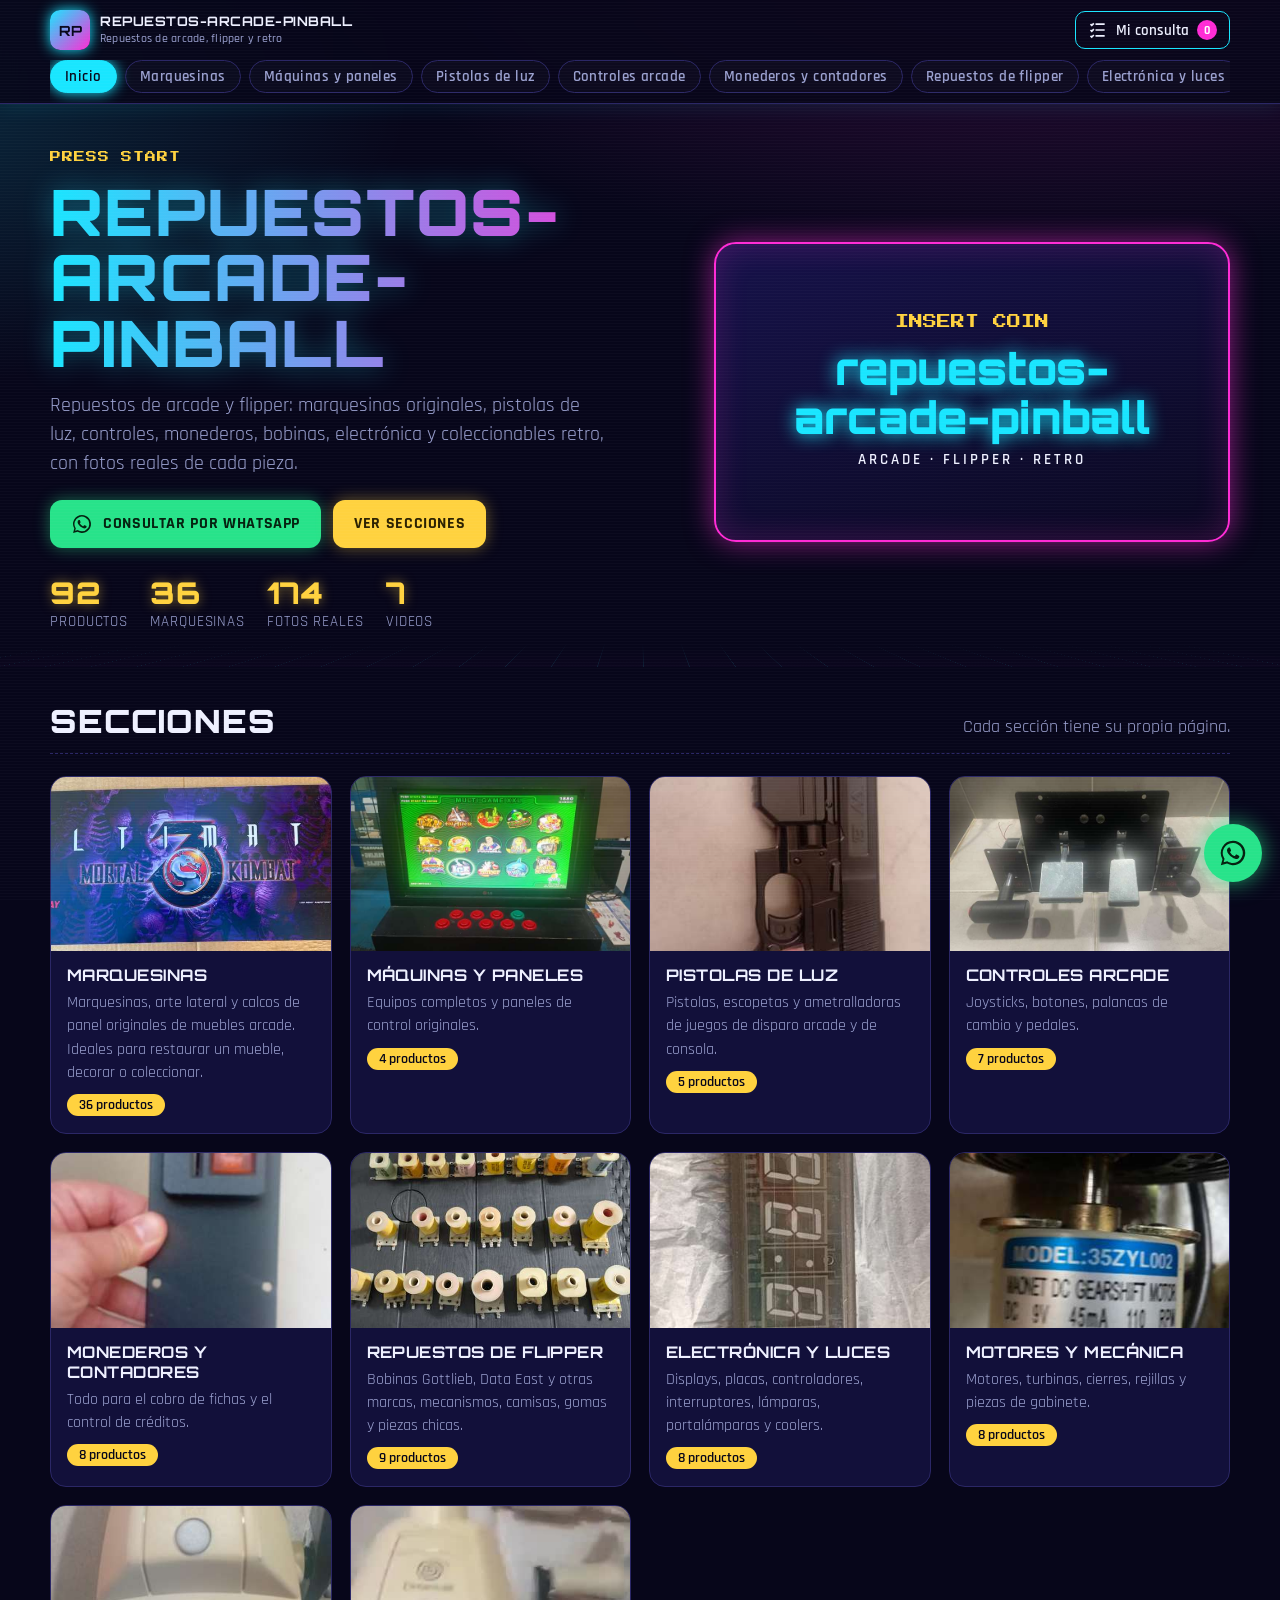
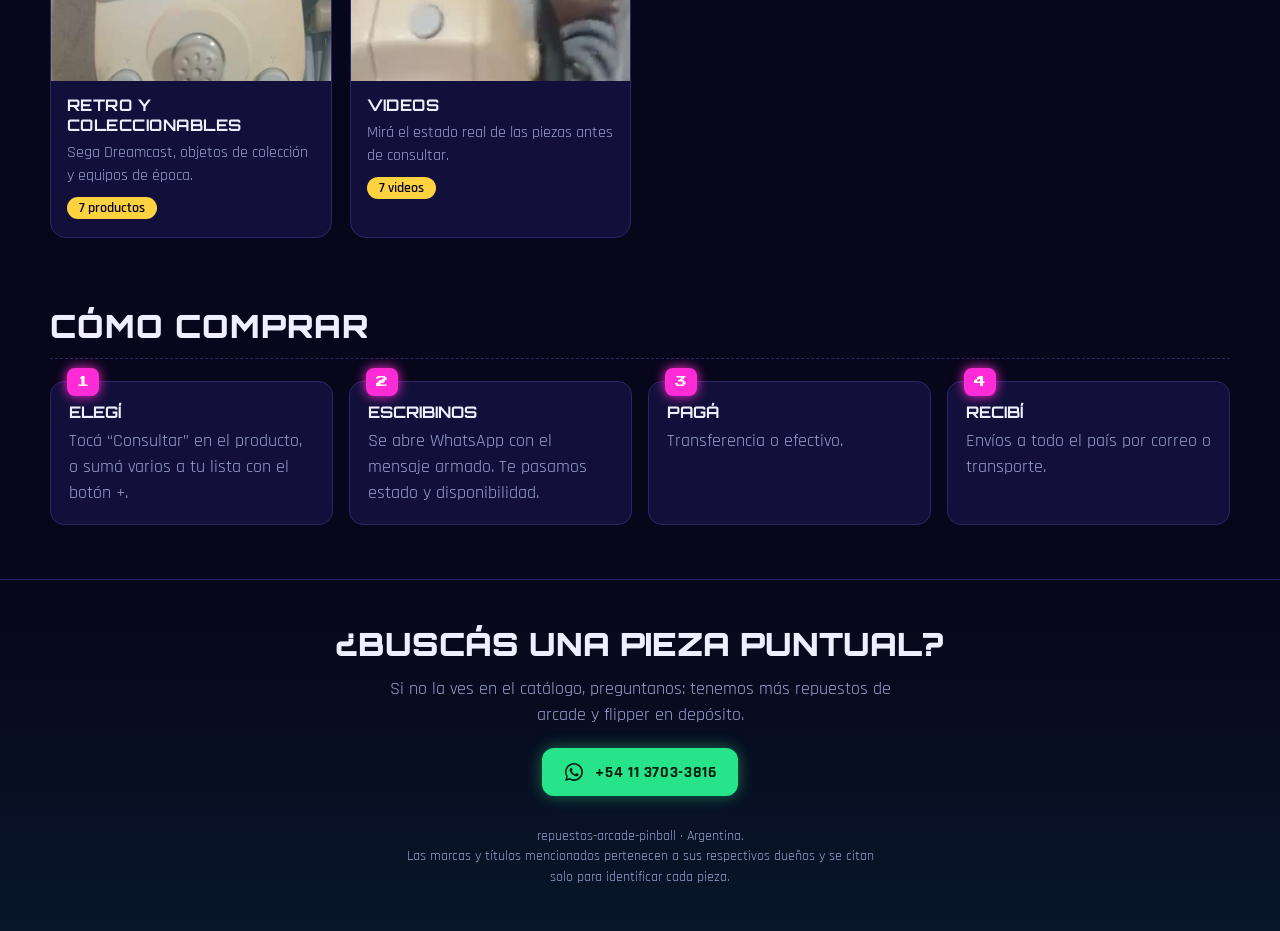
==== commit b568a08a: "Rediseno arcade futurista, una pagina por seccion, sin precios, telefono nuevo Co-Authored-By: Claud" ====
--- a/index.html
+++ b/index.html
@@ -3,647 +3,18 @@
 <head>
 <meta charset="utf-8">
 <meta name="viewport" content="width=device-width, initial-scale=1, viewport-fit=cover">
-<title>DNDLB Arcade — Marquesinas, repuestos arcade, flipper y retro</title>
-<meta name="description" content="DNDLB Arcade: marquesinas originales Midway, Sega, Atari, SNK, Namco y Konami; pistolas de luz, controles, monederos, bobinas de flipper y coleccionables retro. Consultas por WhatsApp.">
+<title>repuestos-arcade-pinball — Repuestos de arcade, flipper y retro</title>
+<meta name="description" content="Repuestos de arcade y flipper: marquesinas originales, pistolas de luz, controles, monederos, bobinas, electrónica y coleccionables retro. Consultas por WhatsApp.">
+<meta name="theme-color" content="#07061a">
 <link rel="preconnect" href="https://fonts.googleapis.com">
 <link rel="preconnect" href="https://fonts.gstatic.com" crossorigin>
-<link href="https://fonts.googleapis.com/css2?family=Bungee&family=Bungee+Shade&family=Barlow:wght@400;500;600;700&family=Barlow+Condensed:wght@500;600;700&display=swap" rel="stylesheet">
-<style>
-:root{
-  --bg:#eceef6; --bg2:#e1e4f0; --surface:#ffffff; --ink:#161937; --muted:#555a7e;
-  --line:#c9cde0; --marquee:#f2a900; --marquee-ink:#161937; --red:#d6302a; --wa:#1fae55; --wa-ink:#fff;
-  --display:"Bungee","Arial Black",Impact,sans-serif;
-  --shade:"Bungee Shade","Bungee","Arial Black",sans-serif;
-  --body:"Barlow","Segoe UI",Roboto,Helvetica,Arial,sans-serif;
-  --cond:"Barlow Condensed","Arial Narrow","Barlow",sans-serif;
-  color-scheme:light;
-  box-sizing:border-box;
-  padding-top:env(safe-area-inset-top,0px);
-  padding-bottom:env(safe-area-inset-bottom,0px);
-}
-@media (prefers-color-scheme: dark){
-  :root:not([data-theme="light"]){
-    --bg:#11132a; --bg2:#181b3a; --surface:#1d2147; --ink:#f3efe2; --muted:#a8aacb;
-    --line:#2e3366; --marquee:#ffc53d; --marquee-ink:#11132a; --red:#ff4b3e; --wa:#25d366; --wa-ink:#062b14;
-    color-scheme:dark;
-  }
-}
-:root[data-theme="dark"]{
-  --bg:#11132a; --bg2:#181b3a; --surface:#1d2147; --ink:#f3efe2; --muted:#a8aacb;
-  --line:#2e3366; --marquee:#ffc53d; --marquee-ink:#11132a; --red:#ff4b3e; --wa:#25d366; --wa-ink:#062b14;
-  color-scheme:dark;
-}
-*,*::before,*::after{box-sizing:border-box}
-html{scroll-padding-top:calc(env(safe-area-inset-top,0px) + 130px);scroll-behavior:smooth}
-@media (prefers-reduced-motion: reduce){html{scroll-behavior:auto}}
-body{margin:0;background:var(--bg);color:var(--ink);font-family:var(--body);font-size:17px;line-height:1.5;-webkit-font-smoothing:antialiased}
-body::before{content:"";position:fixed;inset:0 0 auto;height:env(safe-area-inset-top,0px);z-index:60;background:var(--bg)}
-img{max-width:100%;display:block}
-a{color:inherit}
-button{font:inherit;color:inherit}
-:focus-visible{outline:3px solid var(--marquee);outline-offset:2px}
-.wrap{max-width:1240px;margin:0 auto;padding:0 20px}
-.sr{position:absolute;width:1px;height:1px;overflow:hidden;clip:rect(0 0 0 0)}
-
-/* ---------- Barra superior ---------- */
-.top{position:sticky;top:env(safe-area-inset-top,0px);z-index:50;background:var(--bg);border-bottom:2px solid var(--ink)}
-.top-in{display:flex;align-items:center;gap:16px;padding:10px 0}
-.logo{display:flex;align-items:center;gap:10px;text-decoration:none}
-.logo-mark{width:44px;height:44px;border-radius:50%;background:var(--red);display:grid;place-items:center;box-shadow:inset 0 -5px 0 rgba(0,0,0,.25),0 0 0 3px var(--ink)}
-.logo-mark span{font-family:var(--display);font-size:13px;color:#fff}
-.logo-txt{font-family:var(--display);font-size:22px;line-height:1}
-.logo-txt small{display:block;font-family:var(--cond);font-weight:600;font-size:13px;color:var(--muted);margin-top:3px}
-.top-actions{margin-left:auto;display:flex;gap:8px;align-items:center}
-.icon-btn{background:var(--surface);border:2px solid var(--ink);border-radius:10px;height:42px;min-width:42px;padding:0 12px;display:inline-flex;align-items:center;gap:8px;cursor:pointer;font-weight:600;text-decoration:none;box-shadow:0 2px 0 var(--ink)}
-.icon-btn:active{transform:translateY(2px);box-shadow:none}
-.icon-btn svg{width:20px;height:20px}
-.badge{background:var(--red);color:#fff;border-radius:99px;font-size:12px;font-weight:700;min-width:20px;height:20px;display:inline-grid;place-items:center;padding:0 6px}
-.badge[hidden]{display:none}
-@media (max-width:640px){.hide-sm{display:none}.logo-txt small{display:none}}
-.cats{display:flex;gap:8px;overflow-x:auto;padding:0 0 10px;scrollbar-width:none}
-.cats::-webkit-scrollbar{display:none}
-.chip{flex:none;border:2px solid var(--ink);background:var(--surface);border-radius:99px;padding:6px 14px;font-family:var(--cond);font-weight:600;font-size:16px;cursor:pointer;white-space:nowrap;text-decoration:none}
-.chip[aria-current="true"]{background:var(--ink);color:var(--bg)}
-
-/* ---------- Hero ---------- */
-.hero{padding:40px 0 34px}
-.hero-grid{display:grid;grid-template-columns:1.05fr .95fr;gap:40px;align-items:center}
-@media (max-width:880px){.hero-grid{grid-template-columns:1fr}}
-.hero h1{font-family:var(--shade);font-weight:400;font-size:clamp(54px,11vw,124px);line-height:.9;margin:0;color:var(--red)}
-.hero .sub{font-family:var(--display);font-size:clamp(18px,3vw,28px);margin:10px 0 0;line-height:1.1}
-.hero p.lead{max-width:56ch;color:var(--muted);font-size:19px;margin:18px 0 24px}
-.hero-ctas{display:flex;flex-wrap:wrap;gap:12px}
-.btn{display:inline-flex;align-items:center;justify-content:center;gap:10px;border:2px solid var(--ink);border-radius:12px;padding:12px 20px;font-weight:700;font-size:17px;text-decoration:none;cursor:pointer;box-shadow:0 4px 0 var(--ink)}
-.btn:active{transform:translateY(3px);box-shadow:0 1px 0 var(--ink)}
-.btn svg{width:22px;height:22px;flex:none}
-.btn-wa{background:var(--wa);color:var(--wa-ink)}
-.btn-alt{background:var(--marquee);color:var(--marquee-ink)}
-.btn-ghost{background:var(--surface)}
-.hero-facts{display:flex;flex-wrap:wrap;gap:24px;margin-top:28px;font-family:var(--cond);font-size:17px;color:var(--muted)}
-.hero-facts b{display:block;font-family:var(--display);font-weight:400;font-size:28px;color:var(--ink)}
-
-/* Cartel de marquesina hecho con CSS */
-.sign{position:relative;border-radius:22px;background:#0d0f24;padding:34px 28px;min-height:300px;display:flex;flex-direction:column;justify-content:center;align-items:center;text-align:center;overflow:hidden;border:3px solid #0d0f24}
-.sign::before{content:"";position:absolute;inset:12px;border-radius:14px;background:repeating-linear-gradient(135deg,#1c2050 0 18px,#171a44 18px 36px)}
-.sign > *{position:relative}
-.sign .s1{font-family:var(--display);color:#ffc53d;font-size:clamp(20px,3vw,28px);letter-spacing:2px}
-.sign .s2{font-family:var(--shade);color:#ff4b3e;font-size:clamp(44px,8vw,86px);line-height:1;margin:6px 0}
-.sign .s3{font-family:var(--cond);font-weight:700;color:#f3efe2;font-size:clamp(16px,2vw,20px);letter-spacing:3px;text-transform:uppercase}
-.sign .brands{display:flex;flex-wrap:wrap;justify-content:center;gap:6px;margin-top:18px}
-.sign .brands span{font-family:var(--cond);font-weight:700;font-size:14px;color:#11132a;background:#ffc53d;border-radius:6px;padding:2px 8px}
-.lights{position:absolute;inset:0;pointer-events:none}
-.bulb{position:absolute;width:9px;height:9px;border-radius:50%;background:#ffc53d;box-shadow:0 0 8px #ffc53d;opacity:.3}
-.bulb.on{opacity:1}
-
-/* ---------- Herramientas ---------- */
-.tools{display:flex;flex-wrap:wrap;gap:12px;align-items:center;padding:18px 0 6px;border-top:2px solid var(--ink)}
-.search{flex:1 1 320px;position:relative}
-.search input{width:100%;height:48px;border:2px solid var(--ink);border-radius:12px;background:var(--surface);color:var(--ink);padding:0 14px 0 44px;font:inherit}
-.search svg{position:absolute;left:13px;top:13px;width:22px;height:22px;color:var(--muted)}
-.tools .note{font-family:var(--cond);font-size:16px;color:var(--muted)}
-
-/* ---------- Secciones ---------- */
-.section{padding:40px 0 8px}
-.sec-head{display:flex;align-items:flex-end;justify-content:space-between;gap:16px;flex-wrap:wrap;margin-bottom:18px;padding-bottom:10px;border-bottom:2px dashed var(--line)}
-.sec-head h2{font-family:var(--display);font-weight:400;font-size:clamp(26px,4vw,40px);margin:0;line-height:1}
-.sec-head h2 small{font-family:var(--cond);font-weight:600;font-size:18px;color:var(--muted);margin-left:8px}
-.sec-head p{margin:0;color:var(--muted);max-width:62ch}
-.grid{display:grid;grid-template-columns:repeat(auto-fill,minmax(270px,1fr));gap:20px}
-.grid.marq{grid-template-columns:repeat(auto-fill,minmax(340px,1fr))}
-@media (max-width:420px){.grid.marq{grid-template-columns:1fr}}
-
-/* Tarjeta */
-.card{background:var(--surface);border:2px solid var(--ink);border-radius:16px;overflow:hidden;display:flex;flex-direction:column}
-.card.wide{grid-column:span 2}
-@media (max-width:620px){.card.wide{grid-column:auto}}
-.media{position:relative;background:var(--bg2);border-bottom:2px solid var(--ink)}
-.media img{width:100%;aspect-ratio:4/3;object-fit:cover;cursor:zoom-in}
-.marq .media img{aspect-ratio:16/7;object-fit:contain;background:#0d0f24}
-.card.wide .media img{aspect-ratio:16/9}
-.tag{position:absolute;left:10px;top:10px;background:var(--marquee);color:var(--marquee-ink);border:2px solid var(--ink);border-radius:8px;font-family:var(--cond);font-weight:700;font-size:14px;padding:1px 8px}
-.nav{position:absolute;top:50%;transform:translateY(-50%);width:38px;height:38px;border-radius:50%;border:2px solid #fff;background:rgba(10,12,30,.7);color:#fff;display:grid;place-items:center;cursor:pointer;padding:0}
-.nav svg{width:18px;height:18px}
-.nav.prev{left:8px}.nav.next{right:8px}
-.dots{position:absolute;bottom:8px;left:0;right:0;display:flex;justify-content:center;gap:5px;pointer-events:none}
-.dots i{width:7px;height:7px;border-radius:50%;background:rgba(255,255,255,.5);box-shadow:0 0 0 1px rgba(0,0,0,.4)}
-.dots i.on{background:#fff}
-.count{position:absolute;right:10px;top:10px;background:rgba(10,12,30,.82);color:#fff;font-family:var(--cond);font-weight:600;font-size:14px;border-radius:8px;padding:2px 8px}
-.body{padding:14px 16px 16px;display:flex;flex-direction:column;gap:8px;flex:1}
-.card h3{margin:0;font-size:20px;line-height:1.2;font-weight:700}
-.model{font-family:var(--cond);font-weight:600;font-size:15.5px;color:var(--muted)}
-.desc{margin:0;font-size:16px}
-.specs{margin:2px 0 0;padding:0;list-style:none;display:flex;flex-wrap:wrap;gap:6px}
-.specs li{font-family:var(--cond);font-size:14.5px;font-weight:600;border:1.5px solid var(--line);border-radius:6px;padding:1px 7px;color:var(--muted)}
-.ctas{display:grid;grid-template-columns:1fr auto;gap:8px;margin-top:auto;padding-top:12px}
-.ctas .btn{padding:10px 12px;font-size:16px;box-shadow:0 3px 0 var(--ink)}
-.add{width:48px;padding:0}
-.add[aria-pressed="true"]{background:var(--ink);color:var(--bg)}
-.empty{padding:40px;text-align:center;border:2px dashed var(--line);border-radius:16px;color:var(--muted)}
-
-/* Videos */
-.videos{display:grid;grid-template-columns:repeat(auto-fill,minmax(240px,1fr));gap:20px}
-.video{background:#0d0f24;border-radius:16px;padding:10px;color:#f3efe2;border:2px solid var(--ink)}
-.video video{width:100%;border-radius:10px;background:#000;aspect-ratio:9/16;max-height:460px;object-fit:contain}
-.video h3{margin:8px 4px 2px;font-size:17px}
-.video p{margin:0 4px 4px;font-family:var(--cond);font-size:15px;color:#a8aacb}
-
-/* Cómo comprar */
-.steps{display:grid;grid-template-columns:repeat(auto-fit,minmax(220px,1fr));gap:18px;counter-reset:s}
-.step{border-left:4px solid var(--red);padding:4px 0 4px 16px}
-.step h3{margin:0 0 4px;font-size:19px}
-.step h3::before{counter-increment:s;content:counter(s) ". ";color:var(--red);font-family:var(--display);font-weight:400}
-.step p{margin:0;color:var(--muted)}
-
-/* Contacto */
-.contact{margin:44px 0 0;background:#0d0f24;color:#f3efe2;padding:46px 0}
-.contact h2{font-family:var(--display);font-weight:400;font-size:clamp(28px,5vw,46px);margin:0 0 8px;color:#ffc53d}
-.contact p{max-width:60ch;margin:0 0 20px;color:#c9c9e0}
-.contact .row{display:flex;flex-wrap:wrap;gap:12px}
-.contact .btn{border-color:#f3efe2;box-shadow:0 4px 0 #000}
-.contact .btn-ghost{background:transparent;color:#f3efe2}
-.foot{font-family:var(--cond);font-size:15px;color:#a8aacb;margin-top:30px;line-height:1.6}
-
-.fab{position:fixed;right:18px;bottom:calc(18px + env(safe-area-inset-bottom,0px));z-index:40;width:62px;height:62px;border-radius:50%;background:var(--wa);color:var(--wa-ink);display:grid;place-items:center;border:2px solid var(--ink);box-shadow:0 4px 0 var(--ink)}
-.fab svg{width:32px;height:32px}
-
-/* Lightbox */
-.lb{position:fixed;inset:0;z-index:80;background:rgba(8,9,22,.95);display:none;flex-direction:column;padding:calc(env(safe-area-inset-top,0px) + 12px) 12px calc(env(safe-area-inset-bottom,0px) + 12px)}
-.lb.open{display:flex}
-.lb-top{display:flex;justify-content:space-between;align-items:center;color:#fff;gap:10px}
-.lb-top h3{margin:0;font-size:18px}
-.lb-stage{flex:1;display:flex;align-items:center;justify-content:center;min-height:0;position:relative}
-.lb-stage img{max-height:100%;max-width:100%;object-fit:contain;border-radius:8px}
-.lb-nav{position:absolute;top:50%;transform:translateY(-50%);width:50px;height:50px;border-radius:50%;border:2px solid #fff;background:rgba(0,0,0,.5);color:#fff;cursor:pointer;display:grid;place-items:center}
-.lb-nav svg{width:24px;height:24px}
-.lb-prev{left:6px}.lb-next{right:6px}
-.lb-close{background:none;border:2px solid #fff;color:#fff;border-radius:10px;height:42px;padding:0 14px;cursor:pointer;font-weight:700}
-.lb-foot{color:#ddd;text-align:center;font-family:var(--cond);font-size:16px;padding-top:8px}
-
-/* Panel de consulta */
-.drawer{position:fixed;inset:0;z-index:70;display:none}
-.drawer.open{display:block}
-.drawer-bg{position:absolute;inset:0;background:rgba(8,9,22,.6)}
-.drawer-panel{position:absolute;right:0;top:0;bottom:0;width:min(420px,100%);background:var(--bg);border-left:2px solid var(--ink);display:flex;flex-direction:column;padding:calc(env(safe-area-inset-top,0px) + 16px) 18px calc(env(safe-area-inset-bottom,0px) + 16px)}
-.drawer-panel h2{font-family:var(--display);font-weight:400;font-size:24px;margin:0}
-.drawer-list{flex:1;overflow:auto;margin:14px 0;display:flex;flex-direction:column;gap:10px}
-.li{display:grid;grid-template-columns:56px 1fr auto;gap:10px;align-items:center;background:var(--surface);border:2px solid var(--ink);border-radius:12px;padding:8px}
-.li img{width:56px;height:56px;object-fit:cover;border-radius:8px}
-.li b{display:block;font-size:15px;line-height:1.2}
-.li span{font-family:var(--cond);font-size:14px;color:var(--muted)}
-.li button{border:none;background:none;cursor:pointer;color:var(--red);font-weight:700;padding:6px}
-.toast{position:fixed;left:50%;bottom:calc(96px + env(safe-area-inset-bottom,0px));transform:translateX(-50%);background:var(--ink);color:var(--bg);padding:10px 18px;border-radius:10px;font-weight:600;z-index:90;opacity:0;pointer-events:none;transition:opacity .2s}
-.toast.show{opacity:1}
-</style>
+<link href="https://fonts.googleapis.com/css2?family=Orbitron:wght@500;700;900&family=Rajdhani:wght@500;600;700&family=Press+Start+2P&display=swap" rel="stylesheet">
+<link rel="stylesheet" href="style.css">
 </head>
-<body>
-
-<header class="top">
-  <div class="wrap">
-    <div class="top-in">
-      <a class="logo" href="#inicio" aria-label="DNDLB Arcade, inicio">
-        <span class="logo-mark" aria-hidden="true"><span>DN</span></span>
-        <span class="logo-txt">DNDLB Arcade<small>Marquesinas, repuestos arcade, flipper y retro</small></span>
-      </a>
-      <div class="top-actions">
-        <button class="icon-btn" id="themeBtn" type="button" aria-label="Cambiar tema claro u oscuro">
-          <svg viewBox="0 0 24 24" fill="none" stroke="currentColor" stroke-width="2"><circle cx="12" cy="12" r="5"/><path d="M12 1v2M12 21v2M4.2 4.2l1.4 1.4M18.4 18.4l1.4 1.4M1 12h2M21 12h2M4.2 19.8l1.4-1.4M18.4 5.6l1.4-1.4"/></svg>
-        </button>
-        <button class="icon-btn" id="listBtn" type="button" aria-label="Ver mi lista de consulta">
-          <svg viewBox="0 0 24 24" fill="none" stroke="currentColor" stroke-width="2"><path d="M9 5h11M9 12h11M9 19h11"/><path d="m3 5 1.5 1.5L7 4M3 12l1.5 1.5L7 11M3 19l1.5 1.5L7 18"/></svg>
-          <span class="hide-sm">Mi consulta</span><span class="badge" id="listCount" hidden>0</span>
-        </button>
-      </div>
-    </div>
-    <nav class="cats" id="cats" aria-label="Secciones"></nav>
-  </div>
-</header>
-
-<main id="inicio">
-  <section class="hero">
-    <div class="wrap hero-grid">
-      <div>
-        <h1>DNDLB</h1>
-        <p class="sub">Marquesinas y repuestos arcade</p>
-        <p class="lead">Marquesinas originales de Midway, Sega, Atari, SNK, Namco y Konami. Pistolas de luz, controles, monederos, bobinas de flipper, electrónica y coleccionables retro, con fotos reales de cada pieza. Consultá precio y disponibilidad directo por WhatsApp. Envíos a todo el país desde Mendoza y Buenos Aires.</p>
-        <div class="hero-ctas">
-          <a class="btn btn-wa" id="heroWa" href="#" target="_blank" rel="noopener">
-            <svg viewBox="0 0 32 32" fill="currentColor"><path d="M16 3a13 13 0 0 0-11.2 19.6L3 29l6.6-1.7A13 13 0 1 0 16 3zm0 23.7c-2 0-4-.6-5.7-1.6l-.4-.2-3.9 1 1-3.8-.3-.4A10.7 10.7 0 1 1 16 26.7zm5.9-8c-.3-.2-1.9-1-2.2-1-.3-.1-.5-.2-.7.1l-1 1.2c-.2.2-.4.3-.7.1a8.7 8.7 0 0 1-4.3-3.8c-.3-.6.3-.5.9-1.7.1-.2 0-.4 0-.5l-1-2.4c-.3-.6-.5-.5-.7-.5h-.6a1.2 1.2 0 0 0-.9.4 3.6 3.6 0 0 0-1.1 2.7 6.3 6.3 0 0 0 1.3 3.3 14.4 14.4 0 0 0 5.5 4.9c2 .9 2.8 1 3.9.8.6-.1 1.9-.8 2.2-1.5.3-.8.3-1.4.2-1.5l-.8-.6z"/></svg>
-            Consultar por WhatsApp
-          </a>
-          <a class="btn btn-alt" href="#sec-marquesinas">Ver marquesinas</a>
-        </div>
-        <div class="hero-facts">
-          <div><b id="factItems">0</b>productos</div>
-          <div><b id="factMarq">0</b>marquesinas</div>
-          <div><b id="factPhotos">0</b>fotos reales</div>
-          <div><b id="factVideos">0</b>videos</div>
-        </div>
-      </div>
-      <div class="sign" id="sign" aria-hidden="true">
-        <div class="lights" id="lights"></div>
-        <div class="s1">Insert coin</div>
-        <div class="s2">DNDLB</div>
-        <div class="s3">Arcade · Flipper · Retro</div>
-        <div class="brands"><span>Midway</span><span>Sega</span><span>Atari</span><span>SNK</span><span>Namco</span><span>Konami</span><span>Gottlieb</span><span>Data East</span></div>
-      </div>
-    </div>
-  </section>
-
-  <div class="wrap">
-    <div class="tools">
-      <label class="search"><span class="sr">Buscar en el catálogo</span>
-        <svg viewBox="0 0 24 24" fill="none" stroke="currentColor" stroke-width="2"><circle cx="11" cy="11" r="7"/><path d="m20 20-4-4"/></svg>
-        <input id="q" type="search" placeholder="Buscar: Mortal Kombat, Virtua Striker, bobina, pistola…" autocomplete="off">
-      </label>
-      <span class="note">Precios a consultar: tocá “Consultar precio” en cada producto.</span>
-    </div>
-    <div id="sections"></div>
-  </div>
-
-  <section class="section" id="sec-videos">
-    <div class="wrap">
-      <div class="sec-head"><h2>Videos <small id="vidCount"></small></h2><p>Mirá el estado real de las piezas antes de consultar.</p></div>
-      <div class="videos" id="videoGrid"></div>
-    </div>
-  </section>
-
-  <section class="section" id="comprar">
-    <div class="wrap">
-      <div class="sec-head"><h2>Cómo comprar</h2></div>
-      <div class="steps">
-        <div class="step"><h3>Elegí</h3><p>Tocá “Consultar precio” en el producto, o sumá varios a tu lista con el botón +.</p></div>
-        <div class="step"><h3>Escribinos</h3><p>Se abre WhatsApp con el mensaje armado. Te pasamos precio, estado y disponibilidad.</p></div>
-        <div class="step"><h3>Pagá</h3><p>Transferencia o efectivo, en pesos o en dólares.</p></div>
-        <div class="step"><h3>Recibí</h3><p>Envíos a todo el país por correo o transporte, o retiro en Mendoza y Buenos Aires.</p></div>
-      </div>
-    </div>
-  </section>
-
-  <section class="contact" id="contacto">
-    <div class="wrap">
-      <h2>¿Buscás una pieza puntual?</h2>
-      <p>Si no la ves en el catálogo, preguntanos: tenemos más repuestos de arcade y flipper en depósito. También armamos muebles y restauramos equipos.</p>
-      <div class="row">
-        <a class="btn btn-wa" id="contactWa" href="#" target="_blank" rel="noopener">
-          <svg viewBox="0 0 32 32" fill="currentColor"><path d="M16 3a13 13 0 0 0-11.2 19.6L3 29l6.6-1.7A13 13 0 1 0 16 3zm0 23.7c-2 0-4-.6-5.7-1.6l-.4-.2-3.9 1 1-3.8-.3-.4A10.7 10.7 0 1 1 16 26.7z"/></svg>
-          +54 9 261 646-5481
-        </a>
-        <a class="btn btn-ghost" href="mailto:dofus666@gmail.com?subject=Consulta%20DNDLB%20Arcade">
-          <svg viewBox="0 0 24 24" fill="none" stroke="currentColor" stroke-width="2"><rect x="3" y="5" width="18" height="14" rx="2"/><path d="m3 7 9 6 9-6"/></svg>
-          dofus666@gmail.com
-        </a>
-      </div>
-      <div class="foot">
-        DNDLB Arcade — Dofus · Néstor David Lucero Bernadac. Mendoza y Buenos Aires, Argentina.<br>
-        Precios y stock a consultar. Las marcas y títulos mencionados pertenecen a sus respectivos dueños y se citan solo para identificar cada pieza.
-      </div>
-    </div>
-  </section>
-</main>
-
-<a class="fab" id="fab" href="#" target="_blank" rel="noopener" aria-label="Abrir WhatsApp">
-  <svg viewBox="0 0 32 32" fill="currentColor"><path d="M16 3a13 13 0 0 0-11.2 19.6L3 29l6.6-1.7A13 13 0 1 0 16 3zm0 23.7c-2 0-4-.6-5.7-1.6l-.4-.2-3.9 1 1-3.8-.3-.4A10.7 10.7 0 1 1 16 26.7zm5.9-8c-.3-.2-1.9-1-2.2-1-.3-.1-.5-.2-.7.1l-1 1.2c-.2.2-.4.3-.7.1a8.7 8.7 0 0 1-4.3-3.8c-.3-.6.3-.5.9-1.7.1-.2 0-.4 0-.5l-1-2.4c-.3-.6-.5-.5-.7-.5h-.6a1.2 1.2 0 0 0-.9.4 3.6 3.6 0 0 0-1.1 2.7 6.3 6.3 0 0 0 1.3 3.3 14.4 14.4 0 0 0 5.5 4.9c2 .9 2.8 1 3.9.8.6-.1 1.9-.8 2.2-1.5.3-.8.3-1.4.2-1.5l-.8-.6z"/></svg>
-</a>
-
-<div class="lb" id="lb" role="dialog" aria-modal="true" aria-labelledby="lbTitle">
-  <div class="lb-top"><h3 id="lbTitle"></h3><button class="lb-close" id="lbClose" type="button">Cerrar</button></div>
-  <div class="lb-stage">
-    <button class="lb-nav lb-prev" id="lbPrev" type="button" aria-label="Foto anterior"><svg viewBox="0 0 24 24" fill="none" stroke="currentColor" stroke-width="3"><path d="m15 18-6-6 6-6"/></svg></button>
-    <img id="lbImg" alt="">
-    <button class="lb-nav lb-next" id="lbNext" type="button" aria-label="Foto siguiente"><svg viewBox="0 0 24 24" fill="none" stroke="currentColor" stroke-width="3"><path d="m9 18 6-6-6-6"/></svg></button>
-  </div>
-  <div class="lb-foot" id="lbFoot"></div>
-</div>
-
-<div class="drawer" id="drawer" role="dialog" aria-modal="true" aria-labelledby="drTitle">
-  <div class="drawer-bg" id="drBg"></div>
-  <div class="drawer-panel">
-    <div style="display:flex;justify-content:space-between;align-items:center"><h2 id="drTitle">Mi consulta</h2><button class="icon-btn" id="drClose" type="button">Cerrar</button></div>
-    <div class="drawer-list" id="drList"></div>
-    <a class="btn btn-wa" id="drSend" href="#" target="_blank" rel="noopener">Consultar precios por WhatsApp</a>
-  </div>
-</div>
-<div class="toast" id="toast" role="status" aria-live="polite"></div>
-
-<script>
-/* ===================== CONFIGURACIÓN ===================== */
-const WHATSAPP = "5492616465481";
-const EMAIL = "dofus666@gmail.com";
-const IMG = {"n000": "img/n000.jpg", "n001": "img/n001.jpg", "n002": "img/n002.jpg", "n003": "img/n003.jpg", "n004": "img/n004.jpg", "n005": "img/n005.jpg", "n006": "img/n006.jpg", "n007": "img/n007.jpg", "n008": "img/n008.jpg", "n009": "img/n009.jpg", "n010": "img/n010.jpg", "n011": "img/n011.jpg", "n012": "img/n012.jpg", "n013": "img/n013.jpg", "n014": "img/n014.jpg", "n015": "img/n015.jpg", "n016": "img/n016.jpg", "n017": "img/n017.jpg", "n018": "img/n018.jpg", "n019": "img/n019.jpg", "n020": "img/n020.jpg", "n021": "img/n021.jpg", "n022": "img/n022.jpg", "n023": "img/n023.jpg", "n024": "img/n024.jpg", "n025": "img/n025.jpg", "n026": "img/n026.jpg", "n027": "img/n027.jpg", "n028": "img/n028.jpg", "n029": "img/n029.jpg", "n030": "img/n030.jpg", "n031": "img/n031.jpg", "n032": "img/n032.jpg", "n033": "img/n033.jpg", "n034": "img/n034.jpg", "n035": "img/n035.jpg", "n036": "img/n036.jpg", "n037": "img/n037.jpg", "n038": "img/n038.jpg", "n039": "img/n039.jpg", "n040": "img/n040.jpg", "n041": "img/n041.jpg", "n042": "img/n042.jpg", "n043": "img/n043.jpg", "n044": "img/n044.jpg", "n045": "img/n045.jpg", "n046": "img/n046.jpg", "n047": "img/n047.jpg", "n048": "img/n048.jpg", "n049": "img/n049.jpg", "n050": "img/n050.jpg", "n051": "img/n051.jpg", "n052": "img/n052.jpg", "n056": "img/n056.jpg", "n058": "img/n058.jpg", "n059": "img/n059.jpg", "n060": "img/n060.jpg", "n062": "img/n062.jpg", "n063": "img/n063.jpg", "n064": "img/n064.jpg", "n065": "img/n065.jpg", "n066": "img/n066.jpg", "n067": "img/n067.jpg", "n069": "img/n069.jpg", "n070": "img/n070.jpg", "n071": "img/n071.jpg", "n072": "img/n072.jpg", "n073": "img/n073.jpg", "n074": "img/n074.jpg", "n075": "img/n075.jpg", "n076": "img/n076.jpg", "n078": "img/n078.jpg", "n079": "img/n079.jpg", "n080": "img/n080.jpg", "n082": "img/n082.jpg", "n083": "img/n083.jpg", "n084": "img/n084.jpg", "n085": "img/n085.jpg", "n086": "img/n086.jpg", "n087": "img/n087.jpg", "n088": "img/n088.jpg", "n089": "img/n089.jpg", "n090": "img/n090.jpg", "n091": "img/n091.jpg", "n092": "img/n092.jpg", "n093": "img/n093.jpg", "n094": "img/n094.jpg", "n095": "img/n095.jpg", "n096": "img/n096.jpg", "n097": "img/n097.jpg", "n098": "img/n098.jpg", "n099": "img/n099.jpg", "n100": "img/n100.jpg", "n101": "img/n101.jpg", "n102": "img/n102.jpg", "o00": "img/o00.jpg", "o01": "img/o01.jpg", "o02": "img/o02.jpg", "o03": "img/o03.jpg", "o04": "img/o04.jpg", "o05": "img/o05.jpg", "o06": "img/o06.jpg", "o07": "img/o07.jpg", "o08": "img/o08.jpg", "o09": "img/o09.jpg", "o10": "img/o10.jpg", "o11": "img/o11.jpg", "o12": "img/o12.jpg", "o13": "img/o13.jpg", "o14": "img/o14.jpg", "o15": "img/o15.jpg", "o16": "img/o16.jpg", "o17": "img/o17.jpg", "o18": "img/o18.jpg", "o19": "img/o19.jpg", "o20": "img/o20.jpg", "o21": "img/o21.jpg", "o22": "img/o22.jpg", "o23": "img/o23.jpg", "o24": "img/o24.jpg", "o26": "img/o26.jpg", "o27": "img/o27.jpg", "o28": "img/o28.jpg", "o29": "img/o29.jpg", "o30": "img/o30.jpg", "o31": "img/o31.jpg", "o32": "img/o32.jpg", "o33": "img/o33.jpg", "o34": "img/o34.jpg", "o35": "img/o35.jpg", "o36": "img/o36.jpg", "o37": "img/o37.jpg", "o38": "img/o38.jpg", "o39": "img/o39.jpg", "o40": "img/o40.jpg", "o41": "img/o41.jpg", "o42": "img/o42.jpg", "o43": "img/o43.jpg", "o44": "img/o44.jpg", "o45": "img/o45.jpg", "o46": "img/o46.jpg", "o47": "img/o47.jpg", "o48": "img/o48.jpg", "o49": "img/o49.jpg", "o50": "img/o50.jpg", "o51": "img/o51.jpg", "o52": "img/o52.jpg", "o53": "img/o53.jpg", "o54": "img/o54.jpg", "o55": "img/o55.jpg", "o56": "img/o56.jpg", "o57": "img/o57.jpg", "o58": "img/o58.jpg", "o59": "img/o59.jpg", "o60": "img/o60.jpg", "o61": "img/o61.jpg", "o62": "img/o62.jpg", "o63": "img/o63.jpg", "o64": "img/o64.jpg", "o65": "img/o65.jpg", "o66": "img/o66.jpg", "o67": "img/o67.jpg", "o68": "img/o68.jpg", "o70": "img/o70.jpg", "o71": "img/o71.jpg", "o72": "img/o72.jpg", "o73": "img/o73.jpg", "o74": "img/o74.jpg", "o75": "img/o75.jpg", "o76": "img/o76.jpg", "o77": "img/o77.jpg", "o78": "img/o78.jpg", "o79": "img/o79.jpg", "o80": "img/o80.jpg"};
-const VID = {"ov0": "video/ov0.mp4", "ov1": "video/ov1.mp4", "nv0": "video/nv0.mp4", "nv1": "video/nv1.mp4", "nv2": "video/nv2.mp4", "nv3": "video/nv3.mp4", "nv4": "video/nv4.mp4", "posters": {"ov0": "video/ov0.jpg", "ov1": "video/ov1.jpg", "nv0": "video/nv0.jpg", "nv1": "video/nv1.jpg", "nv2": "video/nv2.jpg", "nv3": "video/nv3.jpg", "nv4": "video/nv4.jpg"}};
-
-const CATS = [
-  {id:"marquesinas", name:"Marquesinas", intro:"Marquesinas, arte lateral y calcos de panel originales de muebles arcade. Ideales para restaurar un mueble, decorar o coleccionar."},
-  {id:"maquinas",    name:"Máquinas y paneles", intro:"Equipos completos y paneles de control originales."},
-  {id:"pistolas",    name:"Pistolas de luz", intro:"Pistolas, escopetas y ametralladoras de juegos de disparo arcade y de consola."},
-  {id:"controles",   name:"Controles arcade", intro:"Joysticks, botones, palancas de cambio y pedales."},
-  {id:"monederos",   name:"Monederos y contadores", intro:"Todo para el cobro de fichas y el control de créditos."},
-  {id:"flipper",     name:"Repuestos de flipper", intro:"Bobinas Gottlieb, Data East y otras marcas, mecanismos, camisas, gomas y piezas chicas."},
-  {id:"electronica", name:"Electrónica y luces", intro:"Displays, placas, controladores, interruptores, lámparas, portalámparas y coolers."},
-  {id:"mecanica",    name:"Motores y mecánica", intro:"Motores, turbinas, cierres, rejillas y piezas de gabinete."},
-  {id:"retro",       name:"Retro y coleccionables", intro:"Sega Dreamcast, objetos de colección y equipos de época."}
-];
-
-/* imgs: "oNN" = fotos del primer lote, "nNNN" = fotos del segundo lote. Cada foto se usa una sola vez. */
-const P = [
- /* ---------- Marquesinas ---------- */
- {id:"m-umk3", cat:"marquesinas", name:"Ultimate Mortal Kombat 3", model:"Midway · 1995", desc:"Marquesina original del mueble Ultimate Mortal Kombat 3, la versión ampliada de Mortal Kombat 3.", specs:["Midway","Marquesina"], imgs:["n060"]},
- {id:"m-mk2", cat:"marquesinas", name:"Mortal Kombat II", model:"Midway · 1993", desc:"Marquesina original de Mortal Kombat II con su logo clásico sobre fondo de rayos.", specs:["Midway","Marquesina"], imgs:["n095"]},
- {id:"m-mk4", cat:"marquesinas", name:"Mortal Kombat 4", model:"Midway · 1997", desc:"Marquesina original de Mortal Kombat 4, el primer Mortal Kombat en 3D.", specs:["Midway","Marquesina"], imgs:["n084"]},
- {id:"m-ki2", cat:"marquesinas", name:"Killer Instinct 2", model:"Midway / Rare · 1996", desc:"Marquesina original de Killer Instinct 2, la secuela del clásico de lucha de Rare distribuida por Midway.", specs:["Midway","Rare","Marquesina"], imgs:["n086"]},
- {id:"m-nbajam", cat:"marquesinas", name:"NBA Jam", model:"Midway · 1993", desc:"Marquesina original de NBA Jam con el logo de la NBA sobre piso de parquet.", specs:["Midway","NBA","Marquesina"], imgs:["n076"]},
- {id:"m-nbajam-cp", cat:"marquesinas", name:"NBA Jam — calcos de panel de control", model:"Midway · panel de 4 jugadores", desc:"Juego de calcos originales para el panel de control de 4 jugadores de NBA Jam, con las indicaciones de pase, tiro y turbo.", specs:["Midway","Calcos de panel","4 jugadores"], imgs:["n094"]},
- {id:"m-showtime", cat:"marquesinas", name:"NBA Showtime: NBA on NBC", model:"Midway · 1999", desc:"Marquesina original de NBA Showtime, el básquet de Midway con licencia de la NBA y de la cadena NBC.", specs:["Midway","NBA","Marquesina"], imgs:["n083"]},
- {id:"m-blitz", cat:"marquesinas", name:"NFL Blitz ’99", model:"Midway · 1998", desc:"Marquesina original de NFL Blitz ’99, el fútbol americano arcade de Midway.", specs:["Midway","NFL","Marquesina"], imgs:["n067"]},
- {id:"m-cruisnusa", cat:"marquesinas", name:"Cruis’n USA", model:"Midway · 1994", desc:"Marquesina original de Cruis’n USA, con el auto rojo y el cartel de ruta.", specs:["Midway","Marquesina"], imgs:["n082"]},
- {id:"m-cruisnworld", cat:"marquesinas", name:"Cruis’n World — calcos de panel", model:"Midway · 1996", desc:"Juego de calcos originales del panel de control de Cruis’n World: laterales, logo, tablero y botones de vista (View 1, 2 y 3).", specs:["Midway","Calcos de panel"], imgs:["n064"]},
- {id:"m-hyperdrive", cat:"marquesinas", name:"Hyperdrive", model:"Midway · 1998", desc:"Marquesina original de Hyperdrive, el juego de carreras futuristas de Midway.", specs:["Midway","Marquesina"], imgs:["n071"]},
- {id:"m-carnevil", cat:"marquesinas", name:"CarnEvil", model:"Midway · 1998", desc:"Marquesina original de CarnEvil, el juego de disparo de terror ambientado en un parque de diversiones.", specs:["Midway","Marquesina"], imgs:["n096"]},
- {id:"m-revx", cat:"marquesinas", name:"Revolution X (Aerosmith)", model:"Midway · 1994", desc:"Piezas de arte de Revolution X, el juego de disparo de Midway protagonizado por la banda Aerosmith.", specs:["Midway","Arte del mueble","2 piezas"], imgs:["n062","n063"]},
- {id:"m-calspeed", cat:"marquesinas", name:"California Speed", model:"Atari Games · 1998", desc:"Marquesina original de California Speed, el juego de carreras por California de Atari Games.", specs:["Atari Games","Marquesina"], imgs:["n085"]},
- {id:"m-gauntlet", cat:"marquesinas", name:"Gauntlet Legends", model:"Atari Games · 1998", desc:"Marquesina original de Gauntlet Legends, la versión 3D del clásico de Atari para 4 jugadores.", specs:["Atari Games","Marquesina"], imgs:["n080"]},
- {id:"m-area51", cat:"marquesinas", name:"Area 51 / Maximum Force", model:"Atari Games · 2 juegos en 1", desc:"Arte original del mueble combinado Area 51 / Maximum Force “2 Games in 1”, dos juegos de disparo de Atari Games.", specs:["Atari Games","2 en 1"], imgs:["n074"]},
- {id:"m-vs", cat:"marquesinas", name:"Virtua Striker — panel de control", model:"Sega · 1994", desc:"Calco original del panel de control de Virtua Striker, presentado por Sega como el primer juego de fútbol en 3D.", specs:["Sega","Calco de panel"], imgs:["n099"]},
- {id:"m-vs2", cat:"marquesinas", name:"Virtua Striker 2 ver. 2000", model:"Sega · 1999", desc:"Marquesina original y cartel vertical de Virtua Striker 2 versión 2000.", specs:["Sega","Marquesina","Cartel"], imgs:["n100","n101"]},
- {id:"m-vs3", cat:"marquesinas", name:"Virtua Striker 3", model:"Sega · 2001", desc:"Marquesina original de Virtua Striker 3.", specs:["Sega","Marquesina"], imgs:["n079"]},
- {id:"m-vnba", cat:"marquesinas", name:"Virtua NBA", model:"Sega · 2000", desc:"Marquesina original de Virtua NBA y una pieza de arte del mismo mueble.", specs:["Sega","NBA","2 piezas"], imgs:["n073","n069"]},
- {id:"m-crazytaxi", cat:"marquesinas", name:"Crazy Taxi", model:"Sega · 1999", desc:"Marquesina original de Crazy Taxi con su logo sobre bandera a cuadros.", specs:["Sega","Marquesina"], imgs:["n075"]},
- {id:"m-18wheeler", cat:"marquesinas", name:"18 Wheeler: American Pro Trucker", model:"Sega · 2000", desc:"Marquesina original de 18 Wheeler: American Pro Trucker, el simulador de camiones de Sega.", specs:["Sega","Marquesina"], imgs:["n078"]},
- {id:"m-turboor", cat:"marquesinas", name:"Turbo OutRun", model:"Sega · 1989", desc:"Marquesina original de Turbo OutRun, la secuela de OutRun con el Ferrari F40.", specs:["Sega","Marquesina"], imgs:["n091"]},
- {id:"m-hologram", cat:"marquesinas", name:"Time Traveler (Hologram)", model:"Sega · 1991", desc:"Pieza de arte original de Time Traveler, el juego holográfico de Sega con la leyenda “Hologram”.", specs:["Sega","Arte del mueble"], imgs:["n058"]},
- {id:"m-jurassic", cat:"marquesinas", name:"Jurassic Park", model:"Sega · 1994", desc:"Arte original del mueble de Jurassic Park, el juego de disparo sobre rieles de Sega.", specs:["Sega","Arte del mueble"], imgs:["n093"]},
- {id:"m-segadecals", cat:"marquesinas", name:"Calcos de números Sega", model:"Sega Enterprises · números 5 a 8", desc:"Calcos originales de Sega con números grandes para identificar muebles enlazados.", specs:["Sega","Calcos"], imgs:["n089"]},
- {id:"m-ss64", cat:"marquesinas", name:"Samurai Shodown 64", model:"SNK · 1997 · Hyper Neo Geo 64", desc:"Marquesina original de Samurai Shodown 64, el primer Samurai Shodown en 3D, para el sistema Hyper Neo Geo 64.", specs:["SNK","Marquesina"], imgs:["n087"]},
- {id:"m-neo50", cat:"marquesinas", name:"Neo Geo “Neo 50” — Multi Video System", model:"SNK", desc:"Marquesina original de SNK para mueble Neo Geo MVS, con la leyenda “Neo 50” y “Multi Video System”.", specs:["SNK","Neo Geo MVS"], imgs:["n070"]},
- {id:"m-gunbullet", cat:"marquesinas", name:"Gunbullet", model:"Namco · 1994", desc:"Marquesina y arte lateral originales de Gunbullet, el juego de disparo de Namco conocido fuera de Japón como Point Blank.", specs:["Namco","Marquesina","Arte lateral"], imgs:["n097","n092"]},
- {id:"m-silentscope", cat:"marquesinas", name:"Silent Scope", model:"Konami · 1999", desc:"Arte original de Silent Scope, el juego de francotirador de Konami.", specs:["Konami","Arte del mueble"], imgs:["n072"]},
- {id:"m-crimepatrol2", cat:"marquesinas", name:"Crime Patrol 2: Drug Wars", model:"American Laser Games · 1993", desc:"Cartel recortado original de Crime Patrol 2: Drug Wars, el juego de disparo con video real de American Laser Games.", specs:["American Laser Games","Cartel"], imgs:["n090"]},
- {id:"m-zeropoint2", cat:"marquesinas", name:"Zero Point 2", model:"Unico Electronics · 1999", desc:"Marquesina ovalada original de Zero Point 2, el juego de disparo de Unico.", specs:["Unico","Marquesina"], imgs:["n059"]},
- {id:"m-megalo", cat:"marquesinas", name:"Super Megalo", model:"Cartel ovalado", desc:"Cartel ovalado “Super Megalo” con acabado brillante.", specs:["Cartel"], imgs:["n088"]},
- {id:"m-lostball", cat:"marquesinas", name:"Cartel “Lost Ball”", model:"Cartel redondo", desc:"Cartel redondo “Lost Ball” con texto en japonés, de un juego de pelotas o de premios.", specs:["Cartel","Japón"], imgs:["n065"]},
- {id:"m-ferrari", cat:"marquesinas", name:"Arte Ferrari", model:"Panel de arte con autos Ferrari", desc:"Panel de arte con varios modelos Ferrari y el logo de la marca.", specs:["Arte"], imgs:["n098"]},
- {id:"m-lights", cat:"marquesinas", name:"Panel de arte con reflectores", model:"Panel decorativo", desc:"Panel de arte con una hilera de reflectores azules, para fondo de marquesina o decoración.", specs:["Arte"], imgs:["n066"]},
-
- /* ---------- Máquinas y paneles ---------- */
- {id:"multigame", cat:"maquinas", wide:true, tag:"Destacado", name:"Mueble multijuego de mesa con monitor LG", model:"Placa Multi Game XXL, mueble tipo bartop", desc:"Mueble de madera con monitor LG, panel frontal de 10 botones iluminados y botonera lateral. Placa Multi Game XXL con más de 15 juegos. Encendido y funcionando.", specs:["Monitor LG","10 botones","Funcionando"], imgs:["o80","o79","o78"]},
- {id:"cruisn", cat:"maquinas", wide:true, tag:"Original", name:"Panel de control Midway Cruis’n con volante", model:"Midway Cruis’n USA / World", desc:"Panel completo original de Midway con volante, palanca de 4 velocidades, botones de cámara (View 1, 2 y 3) y botones de inicio y música.", specs:["Volante Midway","Palanca 4 cambios","Original"], imgs:["o74"]},
- {id:"steering", cat:"maquinas", name:"Mecanismo de dirección con motor", model:"Conjunto de volante con motor de retroalimentación", desc:"Conjunto metálico de dirección con motor, engranaje, potenciómetro y cableado, para muebles de carreras con volante.", specs:["Motor DC","Potenciómetro"], imgs:["o76"]},
- {id:"vending", cat:"maquinas", name:"Máquina expendedora de bebidas", model:"Expendedora de latas “Cold Drinks”, 6 selecciones", desc:"Expendedora de latas refrigerada con 6 selecciones, aceptador de monedas y billetes y boca de entrega inferior.", specs:["6 selecciones","Refrigerada"], imgs:["o05"]},
-
- /* ---------- Pistolas ---------- */
- {id:"guncon2", cat:"pistolas", tag:"PS2", name:"Pistola Namco GunCon 2 negra", model:"Namco NPC-106, versión japonesa", desc:"Pistola de luz oficial Namco GunCon 2. El negro corresponde a la edición japonesa. Cruceta trasera, botones A, B y C, conexión USB a PlayStation 2. Funciona con Time Crisis II y 3 y Vampire Night. Requiere televisor CRT.", specs:["Namco","USB","Para CRT"], imgs:["o08","o09"]},
- {id:"gunarcade", cat:"pistolas", name:"Pistolas de luz arcade con cable blindado", model:"Pistolas negra, gris y roja con funda metálica", desc:"Pistolas de luz con el cable protegido por funda metálica flexible, pensadas para uso intensivo en muebles de disparo. Incluyen cableado con conector.", specs:["Cable blindado","Uso arcade","Varias unidades"], imgs:["n000","n003","o16","o18"]},
- {id:"shotgun", cat:"pistolas", name:"Escopeta de luz arcade verde", model:"Escopeta de corredera con cable blindado", desc:"Escopeta de luz arcade verde con corredera violeta y cable con funda metálica, de muebles de disparo de dos jugadores.", specs:["Escopeta","Cable blindado"], imgs:["n001"]},
- {id:"revolver", cat:"pistolas", name:"Revólver de luz arcade rosa", model:"Revólver con cable blindado", desc:"Revólver de luz arcade color rosa con cable de funda metálica, del tipo usado como arma del jugador 2 en muebles de disparo.", specs:["Revólver","Cable blindado"], imgs:["n002"]},
- {id:"uzi", cat:"pistolas", name:"Ametralladora tipo Uzi con base", model:"Arma montada con caja de mecanismo", desc:"Ametralladora de juego arcade tipo Uzi montada sobre su caja de mecanismo, con cableado, de muebles de disparo con arma fija.", specs:["Montada","Con mecanismo"], imgs:["n102"]},
-
- /* ---------- Controles ---------- */
- {id:"pedals", cat:"controles", wide:true, name:"Kit de manejo: pedalera y 2 palancas de cambio", model:"Pedales acelerador y freno + palancas Low / High", desc:"Base metálica negra con dos pedales metálicos (acelerador y freno) y dos palancas de cambio Low / High con placa serigrafiada.", specs:["2 pedales","2 palancas","Base metálica"], imgs:["o22","o21","o23"]},
- {id:"joystick", cat:"controles", name:"Joystick arcade bola roja", model:"Joystick 8 direcciones con bloque de microswitches", desc:"Joystick arcade de bola roja con placa metálica y bloque de microswitches. Incluye restrictor y conector.", specs:["8 direcciones","Microswitches"], imgs:["o57","o58","o59"]},
- {id:"joymech", cat:"controles", name:"Mecanismo de joystick con microswitches", model:"Base de 4 microswitches", desc:"Mecanismo de joystick de 8 direcciones con 4 microswitches y amortiguadores, para reparar joysticks de muebles clásicos.", specs:["4 microswitches"], imgs:["o60"]},
- {id:"buttons", cat:"controles", name:"Lotes de botones arcade surtidos", model:"Redondos, cuadrados iluminados, triangulares y divididos", desc:"Pulsadores arcade variados: redondos rojos grandes, cuadrados iluminados, triangulares de colores, divididos en 3 colores y pulsadores chicos.", specs:["Varios modelos","Con microswitch"], imgs:["o19","o20","n005"]},
- {id:"litbuttons", cat:"controles", name:"Botones cuadrados iluminados", model:"Pulsadores cuadrados y redondos con luz", desc:"Pulsadores arcade cuadrados con iluminación interna y pulsadores redondos chicos con portalámpara.", specs:["Iluminados"], imgs:["o72","o75"]},
- {id:"split", cat:"controles", name:"Botón grande multicolor dividido", model:"Pulsador gigante de 2 y 3 sectores", desc:"Botón arcade gigante de sectores de colores con microswitches y aro de fijación, típico de juegos de preguntas y de premios.", specs:["Multicolor","Microswitches"], imgs:["o15","o17"]},
- {id:"mechparts", cat:"controles", name:"Piezas de mecanismo con resortes", model:"Soportes, palanca y resortes plásticos", desc:"Juego de piezas plásticas negras con resortes y palanca, para mecanismos de pedal, palanca o pulsador de muebles arcade.", specs:["Con resortes"], imgs:["n004"]},
-
- /* ---------- Monederos ---------- */
- {id:"coindoor", cat:"monederos", name:"Frente de monedero con display y mecanismo", model:"Placa de entrada de fichas iluminada + validador", desc:"Frente negro con ranura, display iluminado y boca de devolución, junto al mecanismo interior con solenoide.", specs:["Display iluminado","Mecanismo incluido"], imgs:["o01","o02","o38"]},
- {id:"bezel", cat:"monederos", name:"Bisel de monedero", model:"Marco plástico para validador", desc:"Marco plástico negro texturado para montar un validador de monedas o fichas.", specs:["Plástico"], imgs:["o00"]},
- {id:"mechcoin", cat:"monederos", name:"Monedero mecánico", model:"Selector mecánico de una moneda", desc:"Monedero mecánico de cuerpo rojo, regulable para una moneda o ficha.", specs:["Mecánico"], imgs:["o03"]},
- {id:"ecoin", cat:"monederos", name:"Monedero electrónico CPU", model:"Electronic Coin Selector, programación por muestra", desc:"Selector de monedas electrónico con microprocesador. Aprende la moneda por muestra; salida para contador y bloqueo.", specs:["Programable","12 V"], imgs:["o55"]},
- {id:"meter", cat:"monederos", name:"Contador de fichas electromecánico", model:"Coin Meter de 6 dígitos, 5 a 12 V", desc:"Contador electromecánico de 6 dígitos para registrar fichas o créditos, con cables listos para conectar.", specs:["6 dígitos"], imgs:["o67","o65"]},
- {id:"lcdmeter", cat:"monederos", name:"Contador digital LCD de 2 canales", model:"Contador A / B con display LCD", desc:"Contador digital con pantalla LCD y dos entradas, para llevar entradas y salidas por separado.", specs:["LCD","2 canales"], imgs:["o71","o68"]},
- {id:"keys", cat:"monederos", name:"Llaves de seguridad con contactos", model:"Cerradura de llave con conector de 4 pines", desc:"Cerraduras metálicas de llave con terminales de 4 pines, tuerca y 2 llaves. Para encendido, programación o puertas de recaudación.", specs:["2 llaves","4 pines"], imgs:["o61","o63","o62"]},
- {id:"coins", cat:"monederos", name:"Monedas argentinas de 10 pesos (1962–1967)", model:"Lote de 103 monedas “Gaucho”, KM# 60", desc:"Lote de 103 monedas de 10 pesos moneda nacional con la estatua “El Gaucho Resero”: acero niquelado, 12 lados, 23 mm y 4,9 g.", specs:["103 unidades","KM# 60"], imgs:["o12"]},
-
- /* ---------- Flipper ---------- */
- {id:"coilslot", cat:"flipper", wide:true, tag:"Lote", name:"Lote grande de bobinas de flipper surtidas", model:"Más de 40 bobinas + camisas + gomas", desc:"Más de 40 bobinas de distintos modelos y marcas, con camisas plásticas, juntas y gomas. Ideal para talleres de flipper y máquinas electromecánicas.", specs:["+40 bobinas","Camisas","Gomas"], imgs:["o66","o64","n049"]},
- {id:"gottlieb", cat:"flipper", name:"Bobinas Gottlieb", model:"A-26450, A-26451, A-26646, A-29876, A-17876, A-27642", desc:"Bobinas originales Gottlieb para flippers de estado sólido: flippers, slingshots, pop bumpers y kickers.", specs:["Originales"], imgs:["o37","o43","o36"]},
- {id:"imperial", cat:"flipper", name:"Bobinas Imperial, Quality Coils y otras", model:"AE-24-900, AQ-25-500, 26-1500, 04-0936 y más", desc:"Bobinas de reemplazo de fabricantes reconocidos montadas en sus soportes, para flippers y máquinas electromecánicas.", specs:["Reemplazo","Varios modelos"], imgs:["o48","o44","n044","n045","n046","n047","n048"]},
- {id:"deflippers", cat:"flipper", name:"Mecanismos de flipper Data East / Sega", model:"Bobinas 090-5005-00 y 090-5006-00 con soporte", desc:"Mecanismos de flipper completos con bobina, émbolo, resorte, contactos y placa de montaje, para flippers Data East, Sega y Stern.", specs:["Completos","Data East · Sega · Stern"], imgs:["o39","o40","o41","n042","n043"]},
- {id:"mechs", cat:"flipper", name:"Mecanismos con bobina y contactos", model:"Conjuntos de bobina, contactos y carrete", desc:"Conjuntos electromecánicos con bobina, contactos y piezas móviles, para máquinas de flipper y electromecánicas.", specs:["Electromecánicos"], imgs:["n040","n041"]},
- {id:"sleeves", cat:"flipper", name:"Camisas de bobina y soportes", model:"Camisas plásticas y metálicas + soportes", desc:"Camisas (sleeves) de bobina de distintos largos y diámetros, y soportes metálicos de montaje.", specs:["Varios largos"], imgs:["n035","n033","n034"]},
- {id:"smallparts", cat:"flipper", wide:true, tag:"Lote", name:"Lote de piezas chicas de flipper", model:"Gomas, postes, contactos, lámparas, soportes y más", desc:"Cientos de piezas chicas para flipper: gomas, aros, postes, contactos, portalámparas, soportes, resortes y plásticos.", specs:["Cientos de piezas"], imgs:["n031","n032","n036","n037","n038","n039","n050"]},
- {id:"leafs", cat:"flipper", name:"Contactos de hoja (switches)", model:"Contactos tipo hoja para flipper", desc:"Contactos de hoja con aislantes para flippers electromecánicos y de estado sólido.", specs:["Varios largos"], imgs:["o46","o51"]},
- {id:"workshop", cat:"flipper", wide:true, tag:"Lote", name:"Lote de taller arcade y flipper", model:"Cientos de piezas surtidas", desc:"Joysticks, botones, bobinas, displays, gomas, lámparas, contactos y conectores. Ideal para arrancar un taller o mantener un salón.", specs:["Venta completa"], imgs:["o73","o53"]},
-
- /* ---------- Electrónica y luces ---------- */
- {id:"vfd", cat:"electronica", name:"Displays VFD de 4 a 7 dígitos", model:"Displays fluorescentes de vidrio, 7 segmentos", desc:"Displays fluorescentes de vacío de 4, 6 y 7 dígitos para puntajes de flipper y contadores de máquinas.", specs:["7 segmentos","Varios tamaños"], imgs:["o47","n025","n026","n027"]},
- {id:"edgeboards", cat:"electronica", name:"Placas adaptadoras de conector de borde", model:"WK-S22A2G, 22 pines (lote)", desc:"Placas adaptadoras de borde de 22 pines con contactos dorados, nuevas en bolsa.", specs:["22 pines","Nuevas","Lote"], imgs:["n006"]},
- {id:"touch", cat:"electronica", name:"Controlador de pantalla táctil Leading Touch", model:"SAW Touch Controller, 5 V DC", desc:"Placa controladora de pantalla táctil de onda acústica superficial (SAW) marca Leading Touch, nueva en bolsa antiestática.", specs:["SAW","5 V","Nueva"], imgs:["n013"]},
- {id:"doorswitch", cat:"electronica", name:"Interruptores pulsadores 10 A", model:"10 A 125/250 V AC, NO / NC", desc:"Interruptores pulsadores blancos de 10 A con contactos normal abierto y normal cerrado, para puertas de muebles o seguridad.", specs:["10 A","250 V AC","Varios"], imgs:["n012","n010","n011"]},
- {id:"domes", cat:"electronica", name:"Lámparas de señalización con domo de color", model:"Domos facetados + lámparas E14 48–60 V 7–10 W", desc:"Domos de acrílico facetado en rojo, verde, azul, amarillo y transparente, con lámparas E14 de 17×48 mm en caja original.", specs:["5 colores","E14","En caja"], imgs:["o26","n017","n018","n014","n015","n016"]},
- {id:"bulbs", cat:"electronica", name:"Lámparas incandescentes de repuesto", model:"Bayoneta 1683, PH 12 V 5 W, GE y miniatura", desc:"Lámparas para flippers, tableros y señalización: bayoneta grande, cuña de 12 V y 5 W y miniaturas de rosca.", specs:["Bayoneta y cuña"], imgs:["o50","o52","o49","o54"]},
- {id:"sockets", cat:"electronica", name:"Portalámparas", model:"De bayoneta con soporte metálico y de rosca de baquelita", desc:"Portalámparas de bayoneta con soporte metálico y portalámparas de rosca de baquelita para tableros y marquesinas.", specs:["Bayoneta","Rosca"], imgs:["o04","n007","n008","n009"]},
- {id:"fan", cat:"electronica", name:"Coolers 120 mm Sym Bang", model:"Ventiladores de 120 mm, 220 V AC", desc:"Ventiladores de 120 mm de marco negro para refrigerar fuentes, monitores o placas dentro del mueble. Hay video funcionando.", specs:["120 mm","220 V"], imgs:["n051","n052","o56"], video:true},
-
- /* ---------- Mecánica ---------- */
- {id:"gearmotor", cat:"mecanica", name:"Motor de contadora de billetes con ruedas", model:"Macnet 35ZYL002, 9 V DC, 45 mA, 110 RPM", desc:"Motor reductor 35ZYL002, el que usan las contadoras de billetes, con soporte en U, eje y ruedas alimentadoras. Varias unidades.", specs:["9 V DC","110 RPM","Varias unidades"], imgs:["o10","o11","o13"]},
- {id:"dcmotor", cat:"mecanica", name:"Motor DC", model:"Motor de corriente continua con eje", desc:"Motor de corriente continua de carcasa metálica, nuevo en su embalaje.", specs:["Nuevo"], imgs:["o28"]},
- {id:"blower", cat:"mecanica", name:"Turbina centrífuga con motor", model:"Soplador de carcasa metálica", desc:"Turbina centrífuga metálica con motor eléctrico y base de fijación.", specs:["Metálica","Con motor"], imgs:["o30","o32"]},
- {id:"latches", cat:"mecanica", name:"Cierres metálicos de palanca", model:"Cierres tipo toggle con contraplaca", desc:"Cierres de palanca metálicos con contraplaca para puertas y tapas de gabinetes.", specs:["Metálicos"], imgs:["n028","n029","n030"]},
- {id:"bellows", cat:"mecanica", name:"Fuelles plásticos articulados", model:"Set de protectores telescópicos", desc:"Protectores plásticos articulados que se pliegan uno dentro de otro, para cubrir guías o mecanismos móviles.", specs:["Set"], imgs:["o27","o29"]},
- {id:"trays", cat:"mecanica", name:"Bocas de premio / devolución", model:"Bandejas plásticas con marco", desc:"Bocas plásticas color marfil con marco para entrega de premios, fichas o productos.", specs:["Plástico"], imgs:["o34","o31","o33"]},
- {id:"grill", cat:"mecanica", name:"Rejilla de ventilación metálica", model:"Rejilla negra de 5 ranuras", desc:"Rejilla metálica negra con ranuras estampadas y 4 perforaciones de fijación.", specs:["Metálica"], imgs:["o70"]},
- {id:"boxes", cat:"mecanica", name:"Gabinetes metálicos con salida tipo tolva", model:"Lote de 3 unidades", desc:"Tres gabinetes de chapa con manija y salida cónica, con cableado.", specs:["3 unidades"], imgs:["o77"]},
-
- /* ---------- Retro ---------- */
- {id:"fishing", cat:"retro", tag:"Sega", name:"Control de pesca Sega Dreamcast", model:"HKT-8700 original", desc:"Control de pesca original de Dreamcast con carrete, palanca analógica, sensor de movimiento y vibración. Compatible con Sega Bass Fishing 1 y 2, Sega Marine Fishing y otros. Hay videos.", specs:["Original Sega","Con cable"], imgs:["o14"], video:true},
- {id:"dcgames", cat:"retro", tag:"Sega", name:"Juegos originales de Sega Dreamcast", model:"Crazy Taxi, Soul Calibur, House of the Dead 2, Virtua Striker 2, Power Smash y más", desc:"Juegos originales de Dreamcast con caja y manual, ediciones japonesa y americana. Mirá los videos para ver el estado de cada uno.", specs:["Originales","Con caja"], imgs:[], poster:"ov1", video:true},
- {id:"dreamcard", cat:"retro", name:"Memoria Dream Card 4 Meg", model:"Tarjeta de memoria compatible con Dreamcast, 512 KB", desc:"Tarjeta de memoria de 4 megabits compatible con Dreamcast, nueva en blíster.", specs:["Nueva","En blíster"], imgs:["o07","o06","n056"]},
- {id:"phone", cat:"retro", name:"Teléfono de mesa “Quarters Only”", model:"Teléfono estilo público norteamericano", desc:"Teléfono de mesa estilo público con teclado y placa “Quarters Only”. Pieza decorativa para bares o salas de juego.", specs:["Decorativo"], imgs:["o24"]},
- {id:"ballclean", cat:"retro", name:"Limpiadora de bolas de billar", model:"T.T. Sports Ball Cleaner, 220–240 V", desc:"Limpiadora y pulidora de bolas de billar con 5 bocas y paños de fieltro. Con manual.", specs:["5 bocas","220 V"], imgs:["o45"]},
- {id:"ck710", cat:"retro", name:"Papel Mitsubishi CK710SPC", model:"Papel autoadhesivo precortado para impresora de video", desc:"Set de papel y cinta original Mitsubishi para impresoras de video color de cabinas de fotos sticker: 16 imágenes por hoja, 200 impresiones.", specs:["Nuevo","200 impresiones"], imgs:["o35","o42"]},
- {id:"shredder", cat:"retro", name:"Destructora Suncom Personal Paper Shredder", model:"Suncom Technologies · completa en caja", desc:"Destructora de papel personal e inalámbrica de los años 90, con caja original, cesto transparente y manual de instrucciones.", specs:["Con caja","Con manual","Inalámbrica"], imgs:["n024","n019","n021","n020","n022","n023"]}
-];
-
-const VIDEOS = [
-  {src:"ov0", title:"Control de pesca Dreamcast", text:"El control HKT-8700 con su cable."},
-  {src:"nv4", title:"Control de pesca Dreamcast, embalado", text:"Así se envía, protegido con film."},
-  {src:"ov1", title:"Juegos de Dreamcast", text:"Recorrida por las cajas disponibles."},
-  {src:"nv1", title:"Juegos de Dreamcast: contenido", text:"Cajas, manuales y discos, uno por uno."},
-  {src:"nv2", title:"Juegos de Dreamcast: más títulos", text:"Discos y manuales en detalle."},
-  {src:"nv3", title:"Juegos de Dreamcast: Crazy Taxi y otros", text:"Estado de los discos y las cajas."},
-  {src:"nv0", title:"Cooler 120 mm funcionando", text:"Prueba de encendido."}
-];
-
-/* ===================== UTILIDADES ===================== */
-const $ = s => document.querySelector(s);
-const waLink = msg => "https://wa.me/" + WHATSAPP + "?text=" + encodeURIComponent(msg);
-const coverOf = p => p.imgs.length ? IMG[p.imgs[0]] : VID.posters[p.poster];
-const store = {
-  get(){ try{ return JSON.parse(localStorage.getItem("dndlb-list2")||"{}") }catch(e){ return {} } },
-  set(v){ try{ localStorage.setItem("dndlb-list2", JSON.stringify(v)) }catch(e){} }
-};
-let list = store.get();
-function toast(t){ const el=$("#toast"); el.textContent=t; el.classList.add("show"); clearTimeout(toast.t); toast.t=setTimeout(()=>el.classList.remove("show"),1800); }
-const esc = s => s.replace(/[&<>"]/g, c => ({"&":"&amp;","<":"&lt;",">":"&gt;",'"':"&quot;"}[c]));
-
-/* ===================== ENCABEZADO ===================== */
-const generalMsg = "Hola Dofus, vi el catálogo de DNDLB Arcade y quiero hacer una consulta.";
-["#heroWa","#contactWa","#fab"].forEach(s=>$(s).href = waLink(generalMsg));
-$("#factItems").textContent = P.length;
-$("#factMarq").textContent = P.filter(p=>p.cat==="marquesinas").length;
-$("#factPhotos").textContent = new Set(P.flatMap(p=>p.imgs)).size;
-$("#factVideos").textContent = VIDEOS.length;
-
-(function lights(){
-  const box=$("#lights"), sign=$("#sign");
-  function build(){
-    box.innerHTML=""; const w=sign.offsetWidth,h=sign.offsetHeight,g=24,arr=[];
-    for(let x=14;x<w-14;x+=g) arr.push([x,2]);
-    for(let y=14;y<h-14;y+=g) arr.push([w-11,y]);
-    for(let x=w-14;x>14;x-=g) arr.push([x,h-11]);
-    for(let y=h-14;y>14;y-=g) arr.push([2,y]);
-    arr.forEach(([x,y],i)=>{const b=document.createElement("i");b.className="bulb"+(i%3===0?" on":"");b.style.left=x+"px";b.style.top=y+"px";box.appendChild(b)});
-  }
-  build(); addEventListener("resize",build);
-  if(matchMedia("(prefers-reduced-motion: reduce)").matches) return;
-  let k=0; setInterval(()=>{k=(k+1)%3; box.querySelectorAll(".bulb").forEach((b,i)=>b.classList.toggle("on",i%3===k))},260);
-})();
-
-(function theme(){
-  let t=null; try{t=localStorage.getItem("dndlb-theme")}catch(e){}
-  if(t) document.documentElement.dataset.theme=t;
-  $("#themeBtn").addEventListener("click",()=>{
-    const dark = document.documentElement.dataset.theme ? document.documentElement.dataset.theme==="dark" : matchMedia("(prefers-color-scheme: dark)").matches;
-    const n = dark?"light":"dark"; document.documentElement.dataset.theme=n; try{localStorage.setItem("dndlb-theme",n)}catch(e){}
-  });
-})();
-
-/* ===================== NAVEGACIÓN POR SECCIONES ===================== */
-function renderNav(){
-  const nav=$("#cats");
-  nav.innerHTML = CATS.map(c=>`<a class="chip" href="#sec-${c.id}" data-c="${c.id}">${c.name} (${P.filter(p=>p.cat===c.id).length})</a>`).join("")
-    + `<a class="chip" href="#sec-videos" data-c="videos">Videos (${VIDEOS.length})</a>`;
-  nav.addEventListener("click",e=>{
-    const a=e.target.closest(".chip"); if(!a) return;
-    const t=document.getElementById(a.getAttribute("href").slice(1)); if(!t) return;
-    e.preventDefault(); t.scrollIntoView({behavior:"smooth",block:"start"});
-    try{ history.replaceState(null,"",a.getAttribute("href")); }catch(_){}
-  });
-}
-function watchSections(){
-  if(!("IntersectionObserver" in window)) return;
-  const io=new IntersectionObserver(es=>{
-    es.forEach(e=>{ if(e.isIntersecting){
-      const id=e.target.id.replace("sec-","");
-      document.querySelectorAll(".chip").forEach(c=>c.setAttribute("aria-current", c.dataset.c===id));
-      const a=document.querySelector(`.chip[data-c="${id}"]`), box=$("#cats"); if(a&&box) box.scrollTo({left:box.scrollLeft+a.getBoundingClientRect().left-box.getBoundingClientRect().left-(box.clientWidth-a.offsetWidth)/2});
-    }});
-  },{rootMargin:"-45% 0px -50% 0px"});
-  document.querySelectorAll("section[id^='sec-']").forEach(s=>io.observe(s));
-}
-
-/* ===================== PRODUCTOS ===================== */
-const ICON_WA = `<svg viewBox="0 0 32 32" fill="currentColor"><path d="M16 3a13 13 0 0 0-11.2 19.6L3 29l6.6-1.7A13 13 0 1 0 16 3zm0 23.7c-2 0-4-.6-5.7-1.6l-.4-.2-3.9 1 1-3.8-.3-.4A10.7 10.7 0 1 1 16 26.7z"/></svg>`;
-function card(p){
-  const n=p.imgs.length, inList=!!list[p.id];
-  const nav = n>1 ? `<button class="nav prev" type="button" data-step="-1" aria-label="Foto anterior"><svg viewBox="0 0 24 24" fill="none" stroke="currentColor" stroke-width="3"><path d="m15 18-6-6 6-6"/></svg></button>
-      <button class="nav next" type="button" data-step="1" aria-label="Foto siguiente"><svg viewBox="0 0 24 24" fill="none" stroke="currentColor" stroke-width="3"><path d="m9 18 6-6-6-6"/></svg></button>
-      <div class="dots">${p.imgs.map((_,i)=>`<i class="${i?"":"on"}"></i>`).join("")}</div><span class="count">${n} fotos</span>` : "";
-  const msg = `Hola Dofus, ¿cuál es el precio de: ${p.name} (${p.model})? ¿Está disponible?`;
-  return `<article class="card${p.wide?" wide":""}" data-id="${p.id}" data-i="0">
-    <div class="media">
-      <img src="${coverOf(p)}" alt="${esc(p.name)}" loading="lazy" data-open>
-      ${p.tag?`<span class="tag">${p.tag}</span>`:""}
-      ${nav}
-    </div>
-    <div class="body">
-      <h3>${p.name}</h3>
-      <div class="model">${p.model}</div>
-      <p class="desc">${p.desc}</p>
-      <ul class="specs">${p.specs.map(s=>`<li>${s}</li>`).join("")}${p.video?`<li><a href="#sec-videos">Ver video</a></li>`:""}</ul>
-      <div class="ctas">
-        <a class="btn btn-wa" href="${waLink(msg)}" target="_blank" rel="noopener">${ICON_WA}Consultar precio</a>
-        <button class="btn btn-ghost add" type="button" data-add="${p.id}" aria-pressed="${inList}" aria-label="${inList?"Quitar de":"Agregar a"} mi consulta">${inList?"✓":"+"}</button>
-      </div>
-    </div>
-  </article>`;
-}
-function renderProducts(){
-  const q=$("#q").value.trim().toLowerCase();
-  const match=p=>!q||(p.name+" "+p.model+" "+p.desc+" "+p.specs.join(" ")).toLowerCase().includes(q);
-  let html="";
-  CATS.forEach(c=>{
-    const items=P.filter(p=>p.cat===c.id&&match(p));
-    if(!items.length) return;
-    html+=`<section class="section" id="sec-${c.id}"><div class="sec-head"><h2>${c.name} <small>${items.length}</small></h2><p>${c.intro}</p></div><div class="grid${c.id==="marquesinas"?" marq":""}">${items.map(card).join("")}</div></section>`;
-  });
-  $("#sections").innerHTML = html || `<div class="section"><div class="empty">No encontramos “${esc(q)}”. Escribinos por WhatsApp: puede que lo tengamos en depósito.</div></div>`;
-  watchSections();
-}
-$("#q").addEventListener("input",renderProducts);
-
-function step(art,d){
-  const p=P.find(x=>x.id===art.dataset.id); const n=p.imgs.length;
-  const i=((+art.dataset.i)+d+n)%n; art.dataset.i=i;
-  art.querySelector(".media img").src=IMG[p.imgs[i]];
-  art.querySelectorAll(".dots i").forEach((dot,k)=>dot.classList.toggle("on",k===i));
-}
-$("#sections").addEventListener("click",e=>{
-  const st=e.target.closest("[data-step]"); if(st){ step(st.closest(".card"),+st.dataset.step); return; }
-  const op=e.target.closest("[data-open]");
-  if(op){ const art=op.closest(".card"); const p=P.find(x=>x.id===art.dataset.id);
-    if(!p.imgs.length){ document.getElementById("sec-videos").scrollIntoView(); return; }
-    openLB(p,+art.dataset.i); return; }
-  const add=e.target.closest("[data-add]"); if(add) toggleList(add.dataset.add);
-});
-let sx=null;
-$("#sections").addEventListener("touchstart",e=>{ if(e.target.closest(".media")) sx=e.touches[0].clientX; },{passive:true});
-$("#sections").addEventListener("touchend",e=>{ const m=e.target.closest(".media"); if(sx===null||!m) return; const d=e.changedTouches[0].clientX-sx; const art=m.closest(".card");
-  if(Math.abs(d)>45 && P.find(x=>x.id===art.dataset.id).imgs.length>1) step(art,d<0?1:-1); sx=null; });
-
-/* ===================== VIDEOS ===================== */
-function renderVideos(){
-  $("#vidCount").textContent=VIDEOS.length;
-  $("#videoGrid").innerHTML=VIDEOS.map(v=>`<div class="video"><video controls playsinline preload="none" poster="${VID.posters[v.src]}" src="${VID[v.src]}"></video><h3>${v.title}</h3><p>${v.text}</p></div>`).join("");
-}
-
-/* ===================== LIGHTBOX ===================== */
-let lbP=null,lbI=0,lastFocus=null;
-function openLB(p,i){ lbP=p; lbI=i; lastFocus=document.activeElement; $("#lb").classList.add("open"); showLB(); $("#lbClose").focus(); document.body.style.overflow="hidden"; }
-function showLB(){ $("#lbImg").src=IMG[lbP.imgs[lbI]]; $("#lbImg").alt=lbP.name+" — foto "+(lbI+1); $("#lbTitle").textContent=lbP.name;
-  $("#lbFoot").textContent=`${lbP.model} · Foto ${lbI+1} de ${lbP.imgs.length}`; const m=lbP.imgs.length>1; $("#lbPrev").hidden=!m; $("#lbNext").hidden=!m; }
-function closeLB(){ $("#lb").classList.remove("open"); document.body.style.overflow=""; lastFocus&&lastFocus.focus(); }
-$("#lbClose").addEventListener("click",closeLB);
-$("#lbPrev").addEventListener("click",()=>{lbI=(lbI-1+lbP.imgs.length)%lbP.imgs.length;showLB()});
-$("#lbNext").addEventListener("click",()=>{lbI=(lbI+1)%lbP.imgs.length;showLB()});
-$("#lb").addEventListener("click",e=>{ if(e.target.id==="lb"||e.target.classList.contains("lb-stage")) closeLB(); });
-let tx=null;
-$("#lb").addEventListener("touchstart",e=>{tx=e.touches[0].clientX},{passive:true});
-$("#lb").addEventListener("touchend",e=>{ if(tx===null||!lbP||lbP.imgs.length<2) return; const d=e.changedTouches[0].clientX-tx; if(Math.abs(d)>50){ d<0?$("#lbNext").click():$("#lbPrev").click(); } tx=null; });
-addEventListener("keydown",e=>{
-  if($("#lb").classList.contains("open")){ if(e.key==="Escape")closeLB(); if(e.key==="ArrowRight")$("#lbNext").click(); if(e.key==="ArrowLeft")$("#lbPrev").click(); }
-  else if($("#drawer").classList.contains("open") && e.key==="Escape") closeDrawer();
-});
-
-/* ===================== LISTA DE CONSULTA ===================== */
-function toggleList(id){
-  const p=P.find(x=>x.id===id);
-  if(list[id]){ delete list[id]; toast("Quitado de tu consulta"); } else { list[id]=1; toast("Agregado: "+p.name); }
-  store.set(list); updateList();
-  document.querySelectorAll(`[data-add="${id}"]`).forEach(b=>{ b.setAttribute("aria-pressed",!!list[id]); b.textContent=list[id]?"✓":"+"; });
-}
-function updateList(){
-  const ids=Object.keys(list).filter(id=>P.find(p=>p.id===id));
-  const b=$("#listCount"); b.textContent=ids.length; b.hidden=!ids.length;
-  const dl=$("#drList");
-  if(!ids.length){ dl.innerHTML=`<div class="empty">Tu lista está vacía. Tocá + en cualquier producto para consultar varios juntos.</div>`; $("#drSend").href=waLink(generalMsg); return; }
-  dl.innerHTML=ids.map(id=>{ const p=P.find(x=>x.id===id);
-    return `<div class="li"><img src="${coverOf(p)}" alt=""><div><b>${p.name}</b><span>${p.model}</span></div><button type="button" data-rm="${id}" aria-label="Quitar ${esc(p.name)}">✕</button></div>`; }).join("");
-  const msg="Hola Dofus, quiero consultar precio y disponibilidad de estos productos de DNDLB Arcade:\n\n"+
-    ids.map(id=>{const p=P.find(x=>x.id===id);return `• ${p.name} (${p.model})`}).join("\n")+"\n\n¿Cómo coordinamos el envío?";
-  $("#drSend").href=waLink(msg);
-}
-$("#drList").addEventListener("click",e=>{ const rm=e.target.closest("[data-rm]"); if(rm) toggleList(rm.dataset.rm); });
-function openDrawer(){ $("#drawer").classList.add("open"); document.body.style.overflow="hidden"; $("#drClose").focus(); }
-function closeDrawer(){ $("#drawer").classList.remove("open"); document.body.style.overflow=""; $("#listBtn").focus(); }
-$("#listBtn").addEventListener("click",openDrawer);
-$("#drClose").addEventListener("click",closeDrawer);
-$("#drBg").addEventListener("click",closeDrawer);
-
-renderNav(); renderProducts(); renderVideos(); updateList();
-</script>
+<body data-page="inicio">
+<main id="main"></main>
+<noscript><p style="padding:24px">Para ver el catálogo necesitás activar JavaScript. Escribinos por WhatsApp al +54 11 3703-3816.</p></noscript>
+<script src="data.js"></script>
+<script src="app.js"></script>
 </body>
-</html>
+</html>
--- a/style.css
+++ b/style.css
@@ -0,0 +1,196 @@
+/* repuestos-arcade-pinball — estilo arcade futurista (neón sobre fondo oscuro) */
+:root{
+  --bg:#07061a; --bg2:#0d0b2b; --card:#12103a; --ink:#eef0ff; --muted:#9aa0cf;
+  --cyan:#19e6ff; --pink:#ff2bd6; --yellow:#ffd23f; --green:#27e38a; --line:#2b2766;
+  --display:"Orbitron","Arial Black",Impact,sans-serif;
+  --body:"Rajdhani","Segoe UI",Roboto,Helvetica,Arial,sans-serif;
+  --pixel:"Press Start 2P","Courier New",monospace;
+}
+*{box-sizing:border-box;margin:0;padding:0}
+html{scroll-behavior:smooth;scroll-padding-top:90px;-webkit-text-size-adjust:100%}
+body{
+  font-family:var(--body);font-size:18px;line-height:1.45;color:var(--ink);min-height:100vh;
+  background:
+    radial-gradient(1200px 600px at 80% -10%,rgba(255,43,214,.18),transparent 60%),
+    radial-gradient(900px 500px at -10% 10%,rgba(25,230,255,.16),transparent 60%),
+    var(--bg);
+  background-attachment:fixed;overflow-x:hidden;
+}
+body::before{ /* líneas de escaneo CRT muy suaves */
+  content:"";position:fixed;inset:0;pointer-events:none;z-index:100;
+  background:repeating-linear-gradient(0deg,rgba(255,255,255,.025) 0 1px,transparent 1px 3px);
+}
+img,video{max-width:100%;display:block}
+a{color:inherit}
+.wrap{width:min(1180px,100% - 32px);margin-inline:auto}
+.sr{position:absolute;width:1px;height:1px;overflow:hidden;clip:rect(0 0 0 0)}
+
+/* ---------- Encabezado ---------- */
+.top{position:sticky;top:0;z-index:50;background:rgba(7,6,26,.88);backdrop-filter:blur(10px);border-bottom:1px solid var(--line);box-shadow:0 0 22px rgba(25,230,255,.12)}
+.top-in{display:flex;align-items:center;justify-content:space-between;gap:12px;padding:10px 0}
+.logo{display:flex;align-items:center;gap:10px;text-decoration:none;min-width:0}
+.logo-mark{width:40px;height:40px;flex:none;border-radius:10px;display:grid;place-items:center;font:700 14px var(--display);color:#07061a;background:linear-gradient(135deg,var(--cyan),var(--pink));box-shadow:0 0 14px var(--cyan)}
+.logo-txt{font:700 13px/1.15 var(--display);letter-spacing:.04em;text-transform:uppercase;overflow-wrap:anywhere;color:var(--ink)}
+.logo-txt small{display:block;font:500 12px var(--body);color:var(--muted);letter-spacing:.02em;text-transform:none;margin-top:2px}
+.icon-btn{display:inline-flex;align-items:center;gap:8px;background:transparent;color:var(--ink);border:1px solid var(--cyan);border-radius:10px;padding:8px 12px;font:600 15px var(--body);cursor:pointer;position:relative}
+.icon-btn:hover{box-shadow:0 0 12px var(--cyan)}
+.icon-btn svg{width:20px;height:20px}
+.badge{background:var(--pink);color:#fff;border-radius:99px;font-size:12px;font-weight:700;min-width:20px;height:20px;display:inline-grid;place-items:center;padding:0 5px}
+.menu{display:flex;gap:8px;overflow-x:auto;padding:0 0 10px;scrollbar-width:none}
+.menu::-webkit-scrollbar{display:none}
+.menu a{flex:none;text-decoration:none;white-space:nowrap;font:600 15px var(--body);letter-spacing:.03em;padding:6px 14px;border-radius:99px;border:1px solid var(--line);color:var(--muted);background:rgba(255,255,255,.02)}
+.menu a:hover{color:var(--ink);border-color:var(--cyan)}
+.menu a[aria-current="page"]{color:#07061a;background:var(--cyan);border-color:var(--cyan);box-shadow:0 0 14px var(--cyan)}
+
+/* ---------- Botones ---------- */
+.btn{display:inline-flex;align-items:center;justify-content:center;gap:10px;border-radius:12px;padding:12px 20px;font:700 16px var(--body);letter-spacing:.04em;text-transform:uppercase;text-decoration:none;border:1px solid transparent;cursor:pointer;min-height:46px}
+.btn svg{width:22px;height:22px;flex:none}
+.btn-wa{background:var(--green);color:#04210f;box-shadow:0 0 16px rgba(39,227,138,.45)}
+.btn-wa:hover{filter:brightness(1.1)}
+.btn-alt{background:var(--yellow);color:#2a2000;box-shadow:0 0 16px rgba(255,210,63,.4)}
+.btn-ghost{background:transparent;color:var(--ink);border-color:var(--cyan)}
+.btn-ghost:hover{box-shadow:0 0 12px var(--cyan)}
+
+/* ---------- Portada ---------- */
+.hero{position:relative;padding:48px 0 34px;overflow:hidden}
+.hero::after{ /* piso en perspectiva */
+  content:"";position:absolute;left:-20%;right:-20%;bottom:-40px;height:200px;pointer-events:none;
+  background:linear-gradient(transparent,rgba(255,43,214,.08)),
+    repeating-linear-gradient(90deg,rgba(25,230,255,.25) 0 1px,transparent 1px 60px);
+  transform:perspective(300px) rotateX(60deg);transform-origin:bottom;mask-image:linear-gradient(transparent,#000);
+}
+.hero-grid{display:grid;grid-template-columns:1.1fr .9fr;gap:34px;align-items:center;position:relative;z-index:1}
+.kicker{font:400 11px var(--pixel);color:var(--yellow);letter-spacing:.08em;margin-bottom:16px;animation:parpadeo 1.2s steps(2) infinite}
+@keyframes parpadeo{50%{opacity:.25}}
+h1{font:900 clamp(34px,6vw,64px)/1.02 var(--display);text-transform:uppercase;letter-spacing:.02em;overflow-wrap:anywhere;
+  background:linear-gradient(90deg,var(--cyan),var(--pink));-webkit-background-clip:text;background-clip:text;color:transparent;filter:drop-shadow(0 0 14px rgba(25,230,255,.35))}
+.lead{color:var(--muted);font-size:20px;max-width:56ch;margin:16px 0 22px}
+.hero-ctas{display:flex;flex-wrap:wrap;gap:12px}
+.hero-facts{display:flex;flex-wrap:wrap;gap:22px;margin-top:26px}
+.hero-facts b{display:block;font:900 30px var(--display);color:var(--yellow);text-shadow:0 0 12px rgba(255,210,63,.5)}
+.hero-facts div{color:var(--muted);font-size:15px;text-transform:uppercase;letter-spacing:.06em}
+.sign{position:relative;border-radius:22px;padding:38px 24px;min-height:300px;display:flex;flex-direction:column;justify-content:center;align-items:center;text-align:center;
+  background:linear-gradient(160deg,#16124a,#0a0820);border:2px solid var(--pink);box-shadow:0 0 28px rgba(255,43,214,.55),inset 0 0 32px rgba(255,43,214,.2)}
+.sign .s1{font:400 14px var(--pixel);color:var(--yellow);animation:parpadeo 1s steps(2) infinite}
+.sign .s2{font:900 clamp(26px,4.4vw,44px)/1.1 var(--display);margin:16px 0 8px;color:var(--cyan);text-shadow:0 0 18px var(--cyan);overflow-wrap:anywhere}
+.sign .s3{font:600 15px var(--body);letter-spacing:.2em;text-transform:uppercase;color:var(--ink)}
+
+/* ---------- Secciones (portada) ---------- */
+.section{padding:34px 0}
+.sec-head{display:flex;align-items:flex-end;justify-content:space-between;gap:16px;flex-wrap:wrap;margin-bottom:22px;padding-bottom:12px;border-bottom:1px dashed var(--line)}
+.sec-head h2{font:900 clamp(22px,3.4vw,32px) var(--display);text-transform:uppercase;letter-spacing:.03em}
+.sec-head h2 small{font:600 15px var(--body);color:var(--cyan);margin-left:8px;letter-spacing:.05em}
+.sec-head p{color:var(--muted);max-width:60ch}
+.tiles{display:grid;grid-template-columns:repeat(auto-fill,minmax(250px,1fr));gap:18px}
+.tile{display:flex;flex-direction:column;text-decoration:none;border-radius:16px;overflow:hidden;background:var(--card);border:1px solid var(--line);transition:transform .15s,box-shadow .15s,border-color .15s}
+.tile:hover,.tile:focus-visible{transform:translateY(-4px);border-color:var(--cyan);box-shadow:0 0 22px rgba(25,230,255,.35)}
+.tile-img{aspect-ratio:16/10;background:#050414;overflow:hidden}
+.tile-img img{width:100%;height:100%;object-fit:cover}
+.tile-body{padding:14px 16px 16px}
+.tile-body h3{font:700 16px var(--display);text-transform:uppercase;letter-spacing:.03em}
+.tile-body p{color:var(--muted);font-size:16px;margin-top:6px}
+.tile-body .n{display:inline-block;margin-top:10px;font:600 14px var(--body);color:#07061a;background:var(--yellow);border-radius:99px;padding:2px 12px}
+
+/* ---------- Página de sección ---------- */
+.page-head{padding:34px 0 8px}
+.crumbs{font:400 10px var(--pixel);color:var(--muted);margin-bottom:14px;line-height:1.8}
+.crumbs a{color:var(--cyan);text-decoration:none}
+.page-head h1{font-size:clamp(28px,5vw,48px)}
+.page-head p{color:var(--muted);max-width:64ch;margin-top:10px}
+.tools{display:flex;gap:14px;align-items:center;flex-wrap:wrap;padding:18px 0}
+.search{position:relative;flex:1 1 280px}
+.search svg{position:absolute;left:14px;top:50%;transform:translateY(-50%);width:20px;height:20px;color:var(--cyan)}
+.search input{width:100%;height:48px;border:1px solid var(--cyan);border-radius:12px;background:var(--bg2);color:var(--ink);padding:0 14px 0 44px;font:500 17px var(--body)}
+.search input:focus{outline:none;box-shadow:0 0 14px var(--cyan)}
+.grid{display:grid;grid-template-columns:repeat(auto-fill,minmax(270px,1fr));gap:20px}
+.card{display:flex;flex-direction:column;border-radius:16px;overflow:hidden;background:var(--card);border:1px solid var(--line);transition:box-shadow .15s,border-color .15s}
+.card:hover{border-color:var(--pink);box-shadow:0 0 20px rgba(255,43,214,.3)}
+.card.wide{grid-column:span 2}
+.media{position:relative;aspect-ratio:4/3;background:#050414;overflow:hidden}
+.media img{width:100%;height:100%;object-fit:contain;cursor:zoom-in}
+.grid.marq .media{aspect-ratio:16/9}
+.grid.marq .media img{object-fit:contain}
+.tag{position:absolute;left:10px;top:10px;background:var(--yellow);color:#2a2000;font:700 12px var(--body);letter-spacing:.08em;text-transform:uppercase;border-radius:6px;padding:3px 9px}
+.count{position:absolute;right:10px;top:10px;background:rgba(7,6,26,.85);color:var(--ink);font:600 13px var(--body);border-radius:99px;padding:3px 10px;border:1px solid var(--line)}
+.nav{position:absolute;top:50%;transform:translateY(-50%);width:38px;height:38px;border-radius:50%;border:1px solid var(--cyan);background:rgba(7,6,26,.8);color:var(--cyan);display:grid;place-items:center;cursor:pointer}
+.nav svg{width:20px;height:20px}
+.nav.prev{left:8px}.nav.next{right:8px}
+.dots{position:absolute;left:0;right:0;bottom:8px;display:flex;justify-content:center;gap:5px}
+.dots i{width:7px;height:7px;border-radius:50%;background:rgba(255,255,255,.35)}
+.dots i.on{background:var(--cyan);box-shadow:0 0 8px var(--cyan)}
+.body{padding:14px 16px 16px;display:flex;flex-direction:column;gap:6px;flex:1}
+.body h3{font:700 17px/1.2 var(--display);letter-spacing:.01em}
+.model{color:var(--cyan);font-weight:600;font-size:15px}
+.desc{color:var(--muted);font-size:17px}
+.specs{list-style:none;display:flex;flex-wrap:wrap;gap:6px;margin-top:4px}
+.specs li{border:1px solid var(--line);border-radius:6px;padding:1px 9px;font-size:14px;color:var(--ink)}
+.specs a{color:var(--yellow)}
+.ctas{display:flex;gap:10px;margin-top:auto;padding-top:12px}
+.ctas .btn{flex:1;padding:10px 12px}
+.ctas .add{flex:none;width:48px;padding:0;font-size:22px}
+.add[aria-pressed="true"]{background:var(--pink);border-color:var(--pink);color:#fff}
+.empty{padding:40px 16px;text-align:center;color:var(--muted);border:1px dashed var(--line);border-radius:14px}
+
+/* ---------- Videos ---------- */
+.videos{display:grid;grid-template-columns:repeat(auto-fill,minmax(300px,1fr));gap:20px}
+.video{background:var(--card);border:1px solid var(--line);border-radius:16px;overflow:hidden}
+.video video{width:100%;aspect-ratio:16/9;background:#000}
+.video h3{font:700 16px var(--display);padding:12px 16px 0}
+.video p{color:var(--muted);padding:4px 16px 16px}
+
+/* ---------- Cómo comprar / contacto ---------- */
+.steps{display:grid;grid-template-columns:repeat(auto-fit,minmax(220px,1fr));gap:16px;counter-reset:s}
+.step{position:relative;background:var(--card);border:1px solid var(--line);border-radius:14px;padding:20px 18px 18px;counter-increment:s}
+.step::before{content:counter(s);position:absolute;top:-14px;left:16px;font:400 12px var(--pixel);background:var(--pink);color:#fff;border-radius:8px;padding:8px 10px;box-shadow:0 0 12px var(--pink)}
+.step h3{font:700 16px var(--display);text-transform:uppercase;margin-bottom:6px}
+.step p{color:var(--muted)}
+.contact{padding:44px 0;margin-top:20px;background:linear-gradient(180deg,transparent,rgba(25,230,255,.07));border-top:1px solid var(--line);text-align:center}
+.contact h2{font:900 clamp(22px,3.4vw,32px) var(--display);text-transform:uppercase}
+.contact p{color:var(--muted);max-width:60ch;margin:12px auto 20px}
+.row{display:flex;gap:12px;justify-content:center;flex-wrap:wrap}
+.foot{margin:30px auto 0;max-width:70ch;font-size:14px;color:var(--muted)}
+
+/* ---------- Botón flotante, lightbox, panel, aviso ---------- */
+.fab{position:fixed;right:18px;bottom:calc(18px + env(safe-area-inset-bottom,0px));z-index:60;width:58px;height:58px;border-radius:50%;background:var(--green);color:#04210f;display:grid;place-items:center;box-shadow:0 0 22px rgba(39,227,138,.7)}
+.fab svg{width:30px;height:30px}
+.lb{position:fixed;inset:0;z-index:120;background:rgba(3,2,14,.96);display:none;flex-direction:column}
+.lb.open{display:flex}
+.lb-top{display:flex;justify-content:space-between;align-items:center;gap:12px;padding:12px 16px;font:700 15px var(--display)}
+.lb-stage{flex:1;min-height:0;display:grid;place-items:center;position:relative;padding:0 8px}
+.lb-stage img{max-height:100%;max-width:100%;object-fit:contain}
+.lb-nav{position:absolute;top:50%;transform:translateY(-50%);width:50px;height:50px;border-radius:50%;border:1px solid var(--cyan);background:rgba(7,6,26,.8);color:var(--cyan);display:grid;place-items:center;cursor:pointer}
+.lb-nav svg{width:26px;height:26px}
+.lb-prev{left:10px}.lb-next{right:10px}
+.lb-foot{padding:12px 16px;text-align:center;color:var(--muted)}
+.drawer{position:fixed;inset:0;z-index:110;display:none}
+.drawer.open{display:block}
+.drawer-bg{position:absolute;inset:0;background:rgba(3,2,14,.7)}
+.drawer-panel{position:absolute;right:0;top:0;bottom:0;width:min(420px,100%);background:var(--bg2);border-left:1px solid var(--cyan);display:flex;flex-direction:column;box-shadow:0 0 30px rgba(25,230,255,.3)}
+.drawer-head{display:flex;justify-content:space-between;align-items:center;padding:16px;border-bottom:1px solid var(--line);font:700 16px var(--display)}
+.drawer-list{flex:1;overflow:auto;padding:12px 16px}
+.li{display:grid;grid-template-columns:56px 1fr auto;gap:10px;align-items:center;padding:8px 0;border-bottom:1px solid var(--line)}
+.li img{width:56px;height:56px;object-fit:cover;border-radius:8px}
+.li b{display:block;font-size:16px}.li span{color:var(--muted);font-size:14px}
+.li button{background:none;border:0;color:var(--pink);font-size:18px;cursor:pointer}
+.drawer-foot{padding:16px;border-top:1px solid var(--line)}
+.drawer-foot .btn{width:100%}
+.toast{position:fixed;left:50%;bottom:calc(96px + env(safe-area-inset-bottom,0px));transform:translateX(-50%) translateY(20px);opacity:0;pointer-events:none;background:var(--cyan);color:#07061a;font-weight:700;border-radius:99px;padding:10px 18px;z-index:130;transition:.2s}
+.toast.show{opacity:1;transform:translateX(-50%)}
+
+/* ---------- Adaptación a pantallas chicas ---------- */
+@media (max-width:860px){
+  .hero-grid{grid-template-columns:1fr}
+  .hero{padding-top:30px}
+  .card.wide{grid-column:auto}
+  .hide-sm{display:none}
+  .logo-txt small{display:none}
+}
+@media (max-width:480px){
+  body{font-size:17px}
+  .grid,.tiles,.videos{grid-template-columns:1fr}
+  .btn{padding:11px 14px}
+}
+@media (prefers-reduced-motion:reduce){
+  html{scroll-behavior:auto}
+  .kicker,.sign .s1{animation:none}
+}
